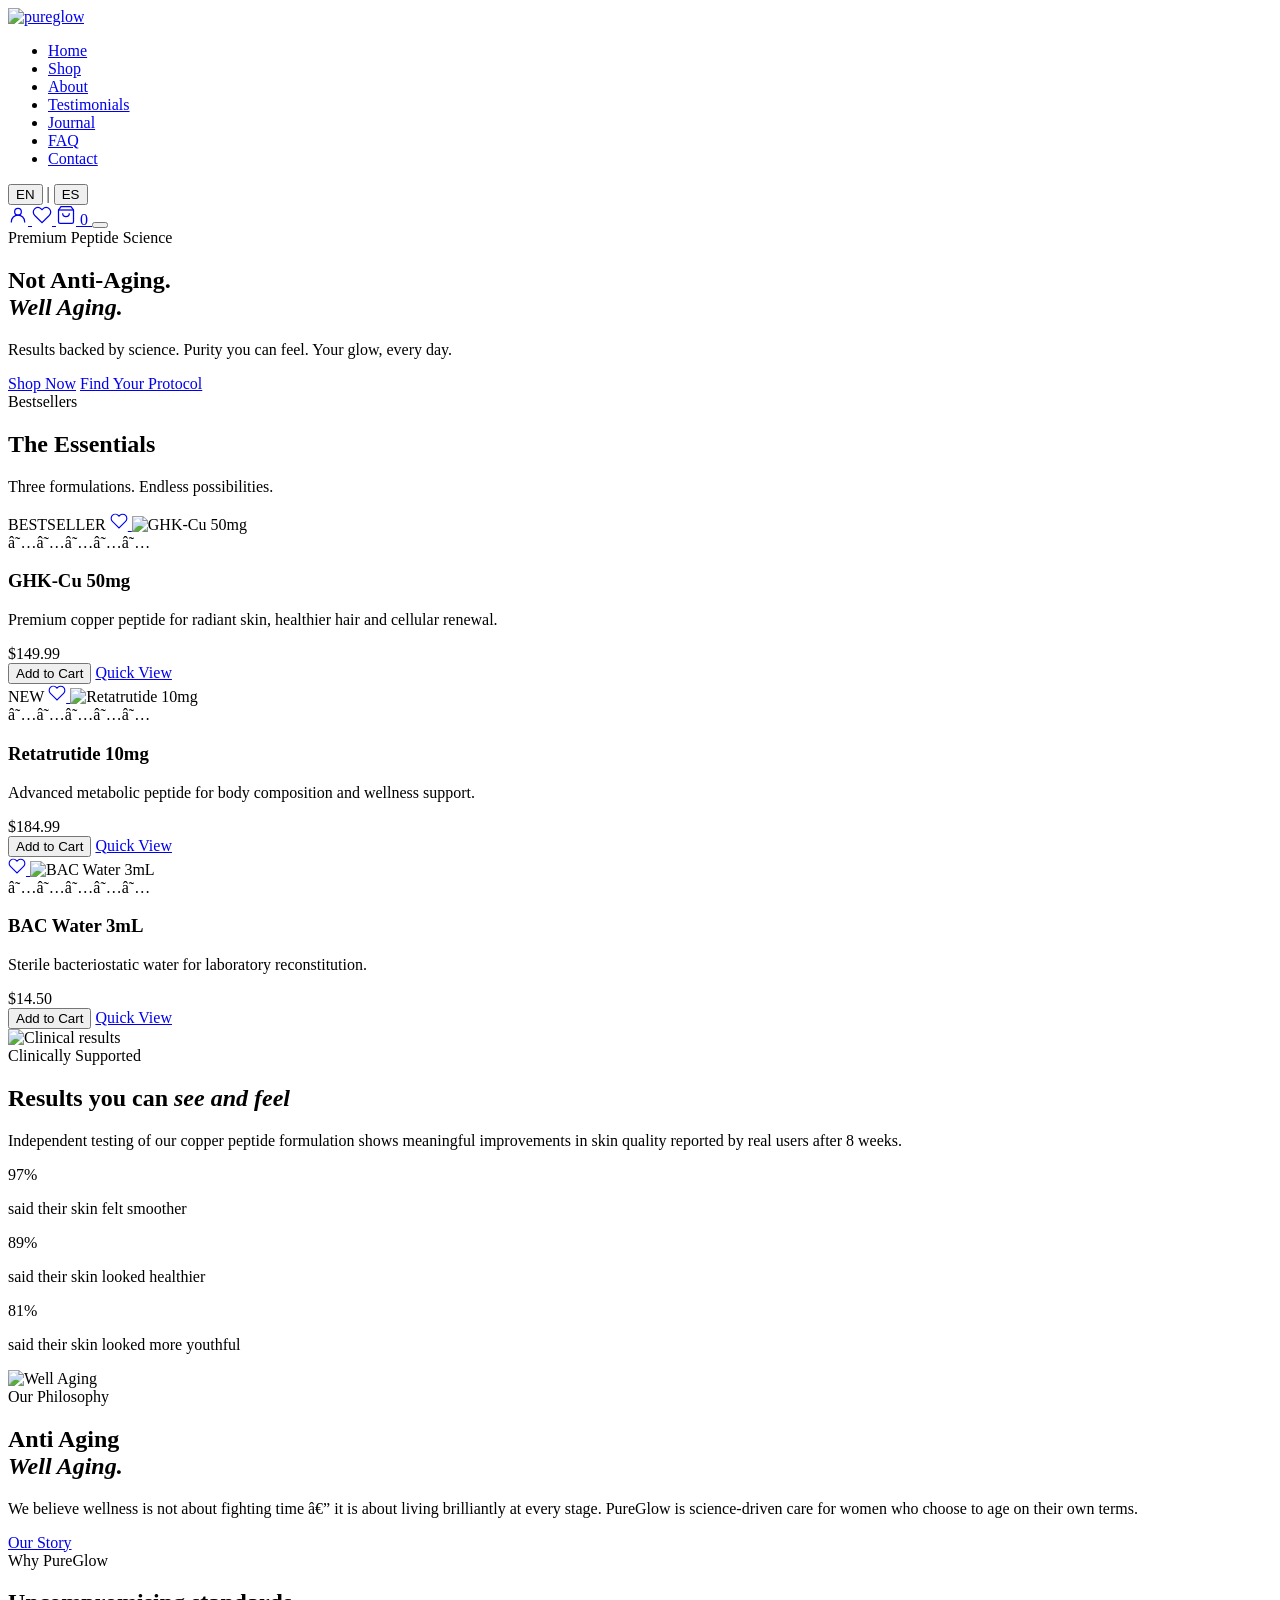
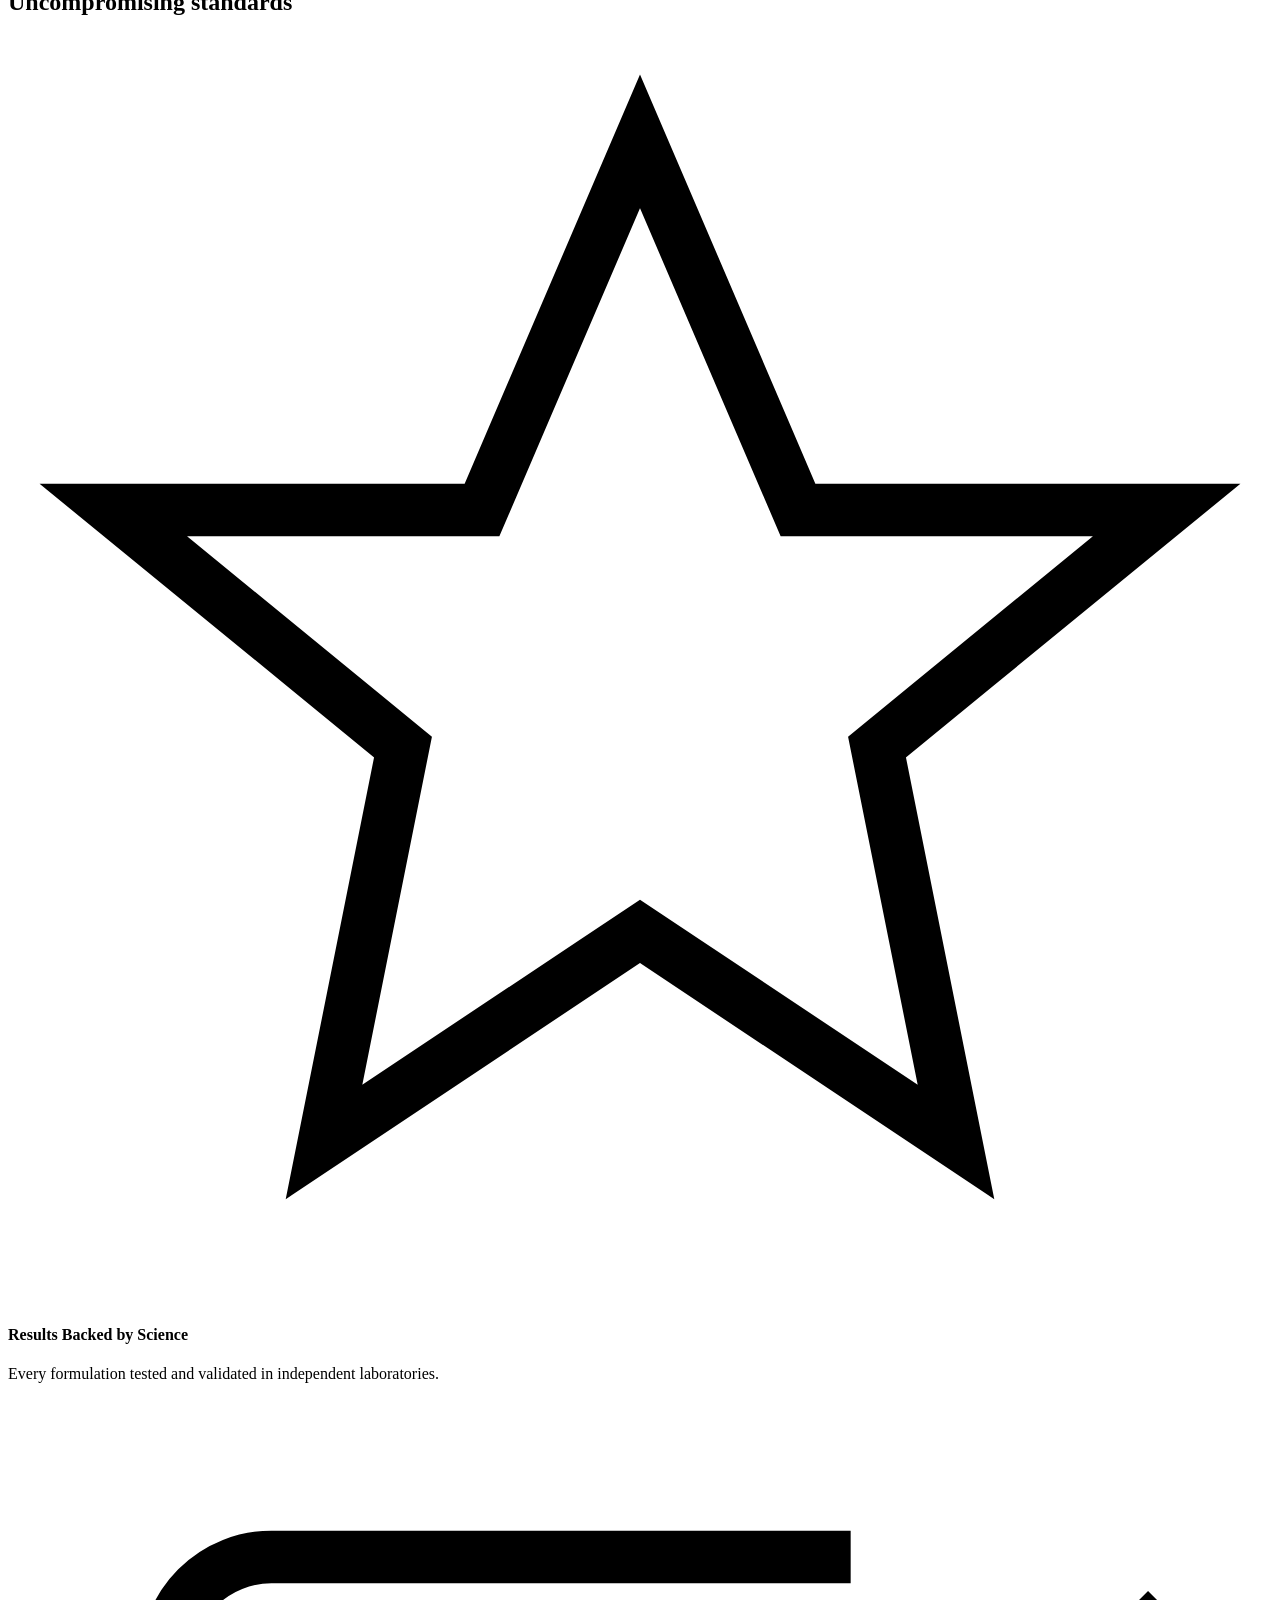
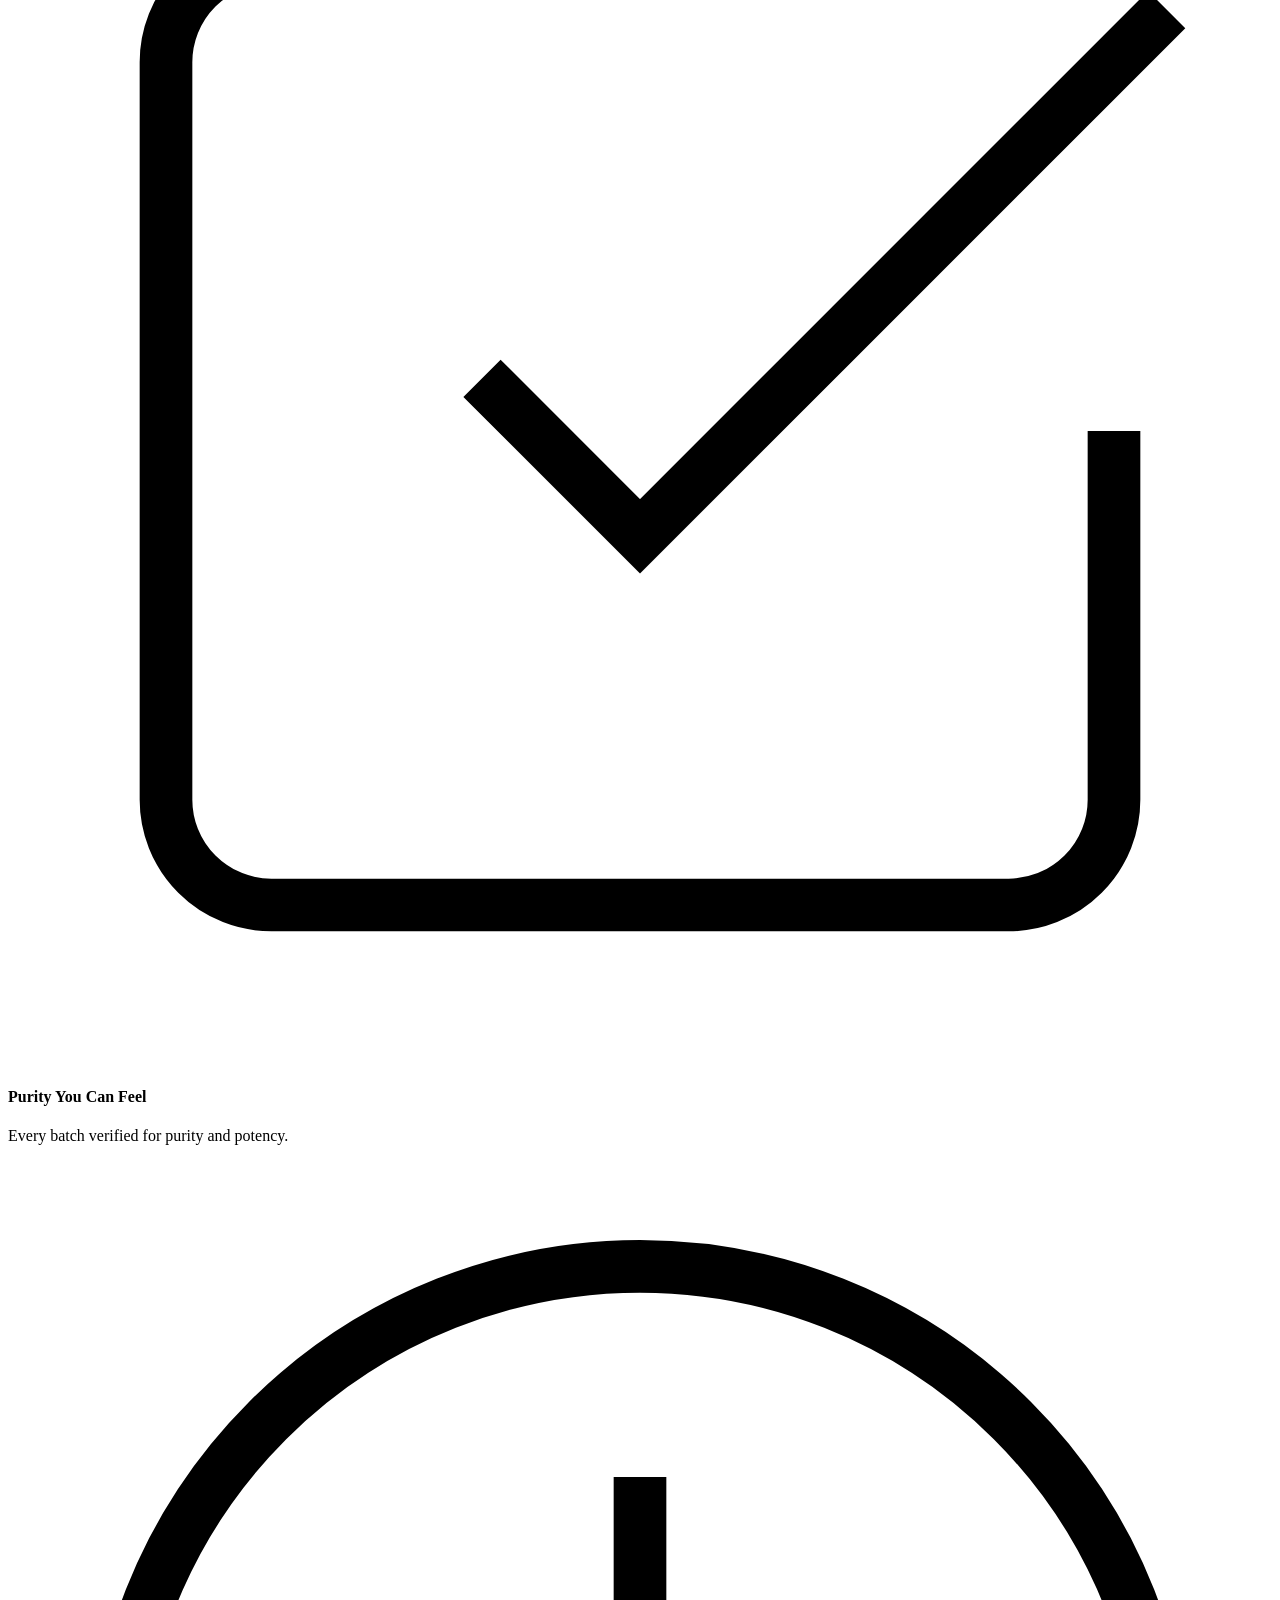
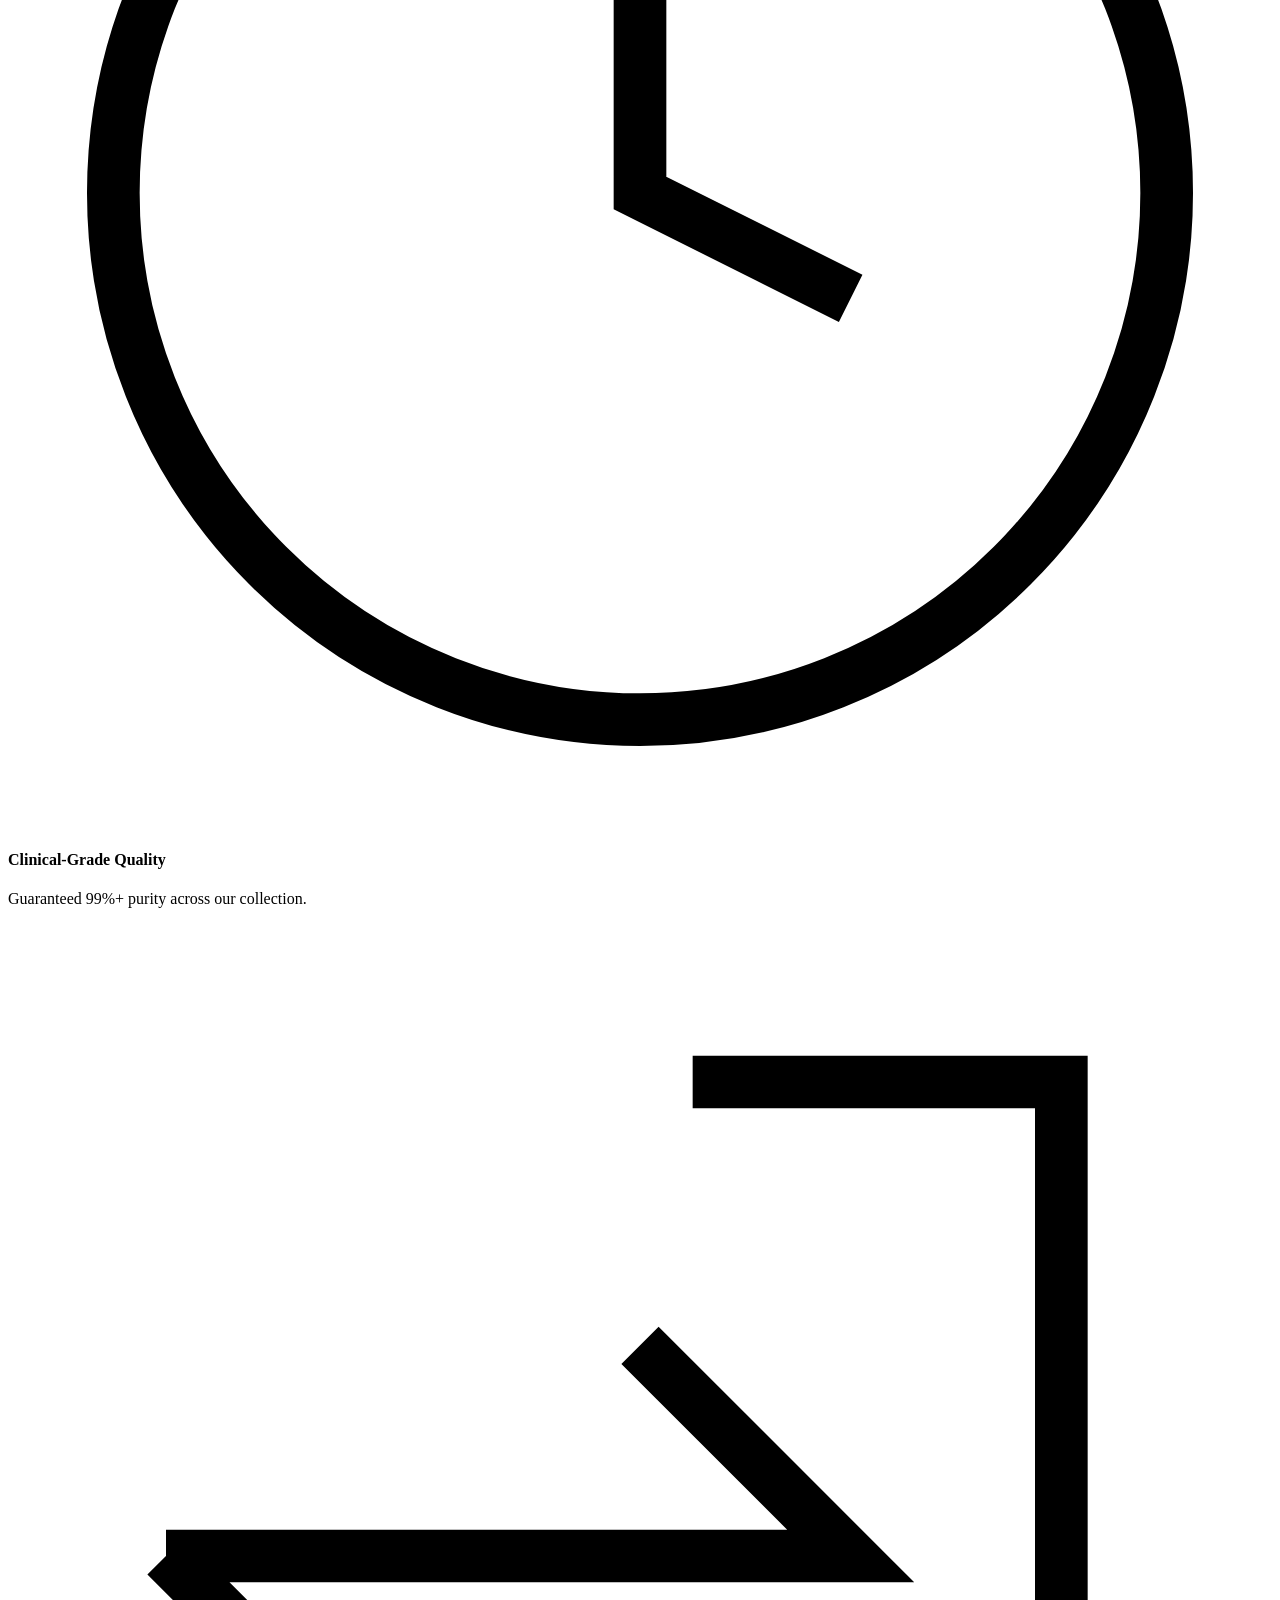
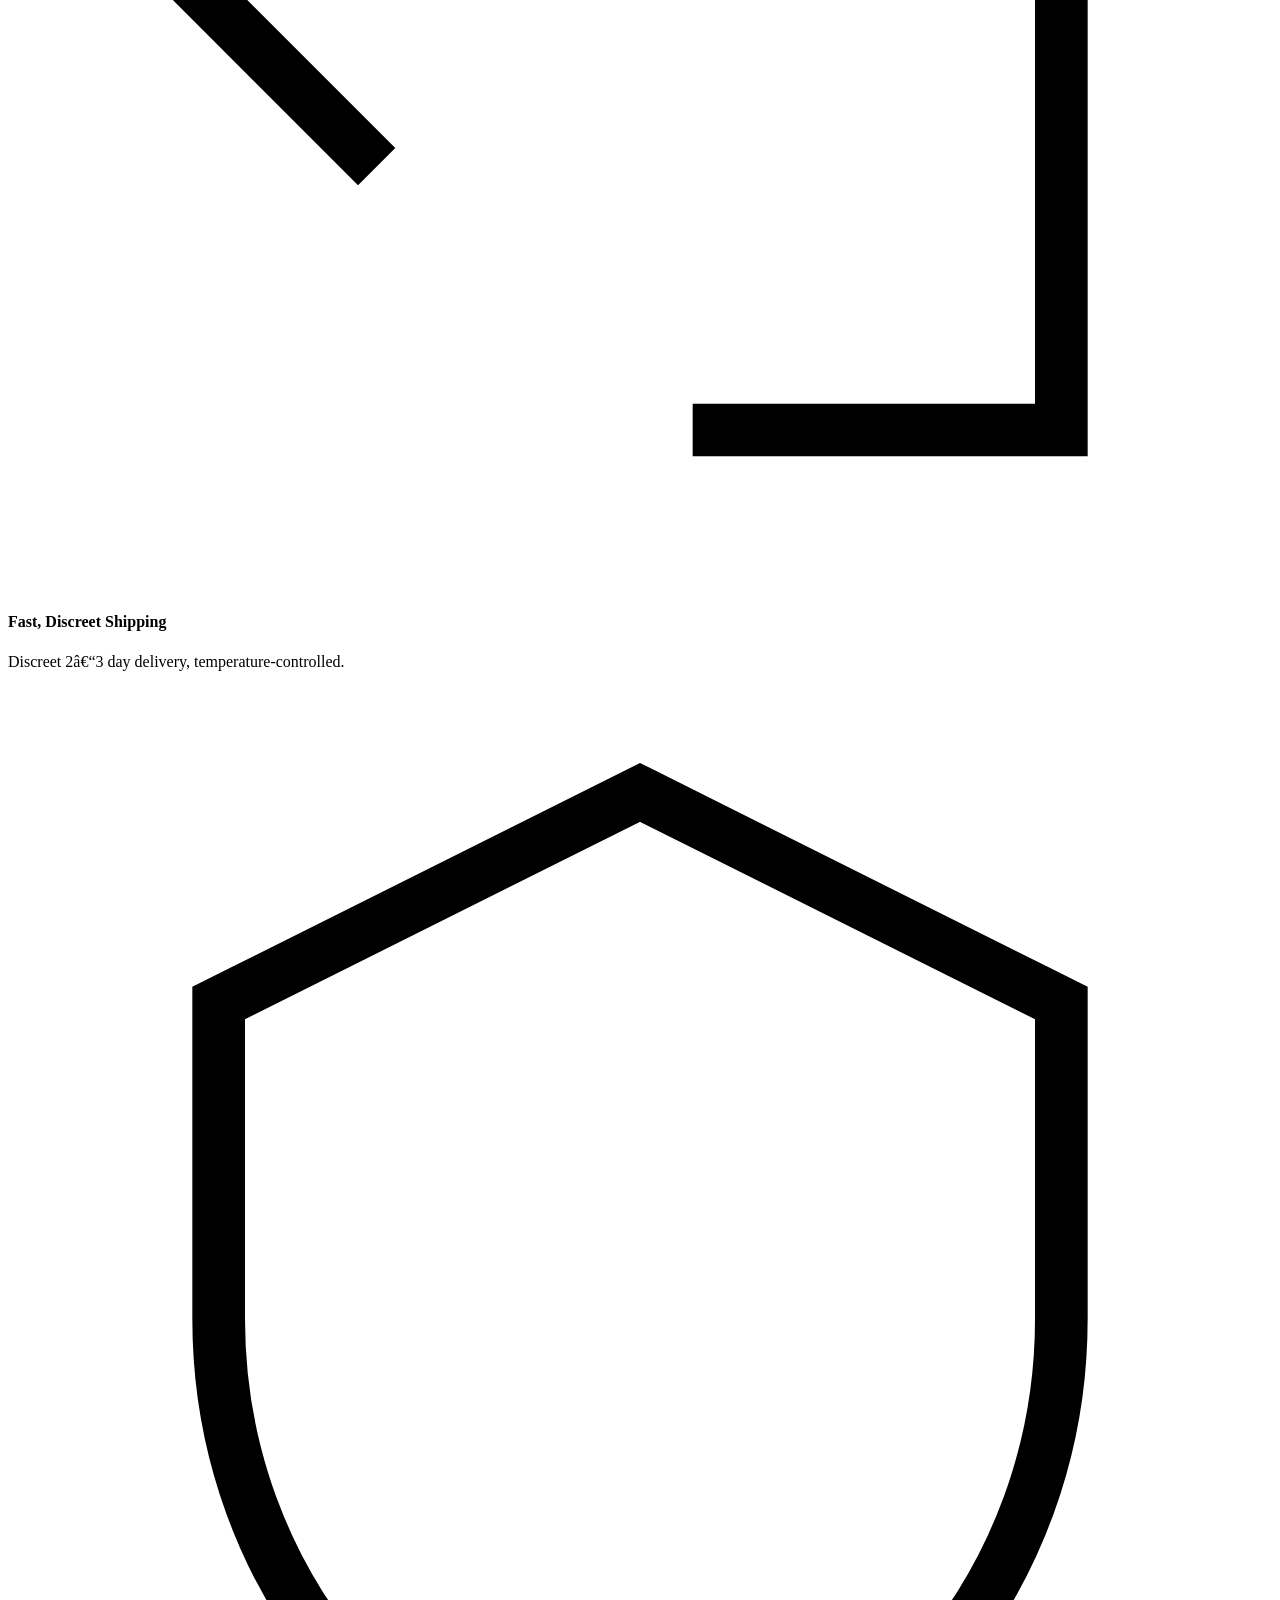
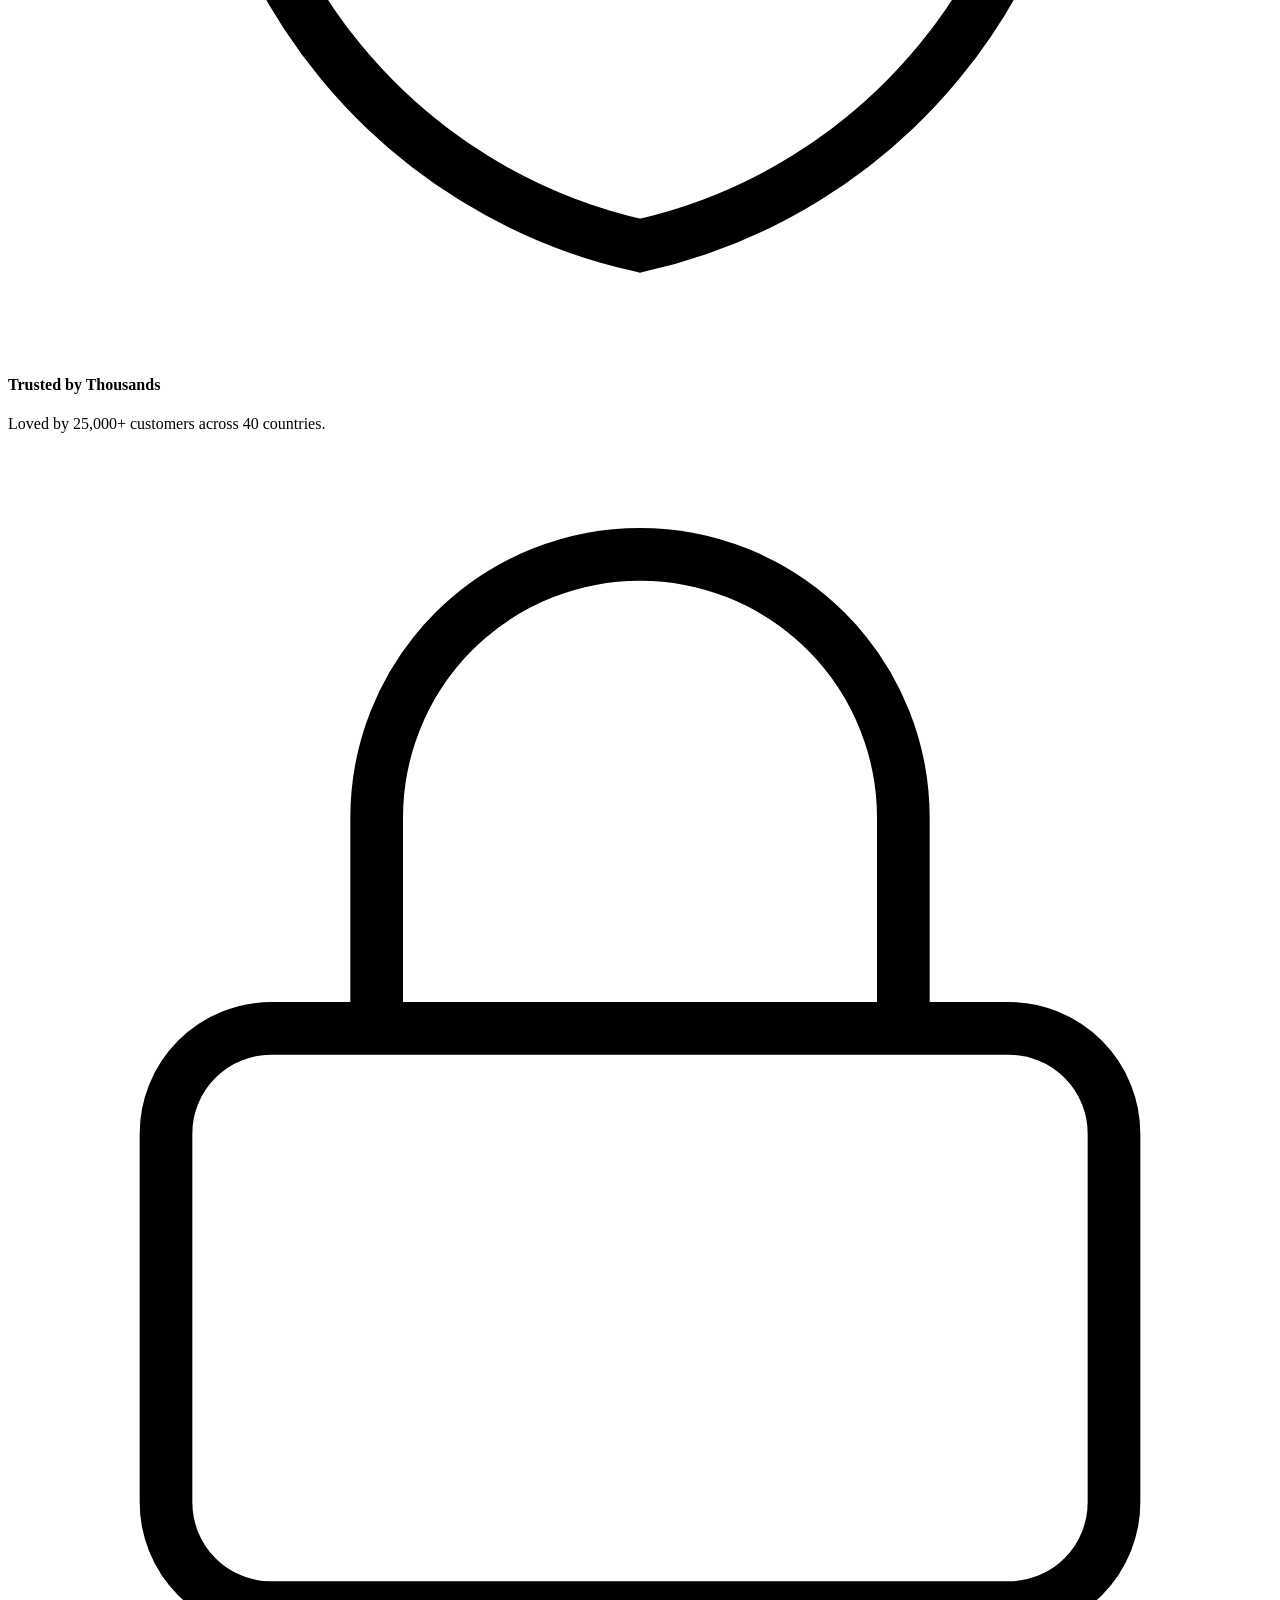
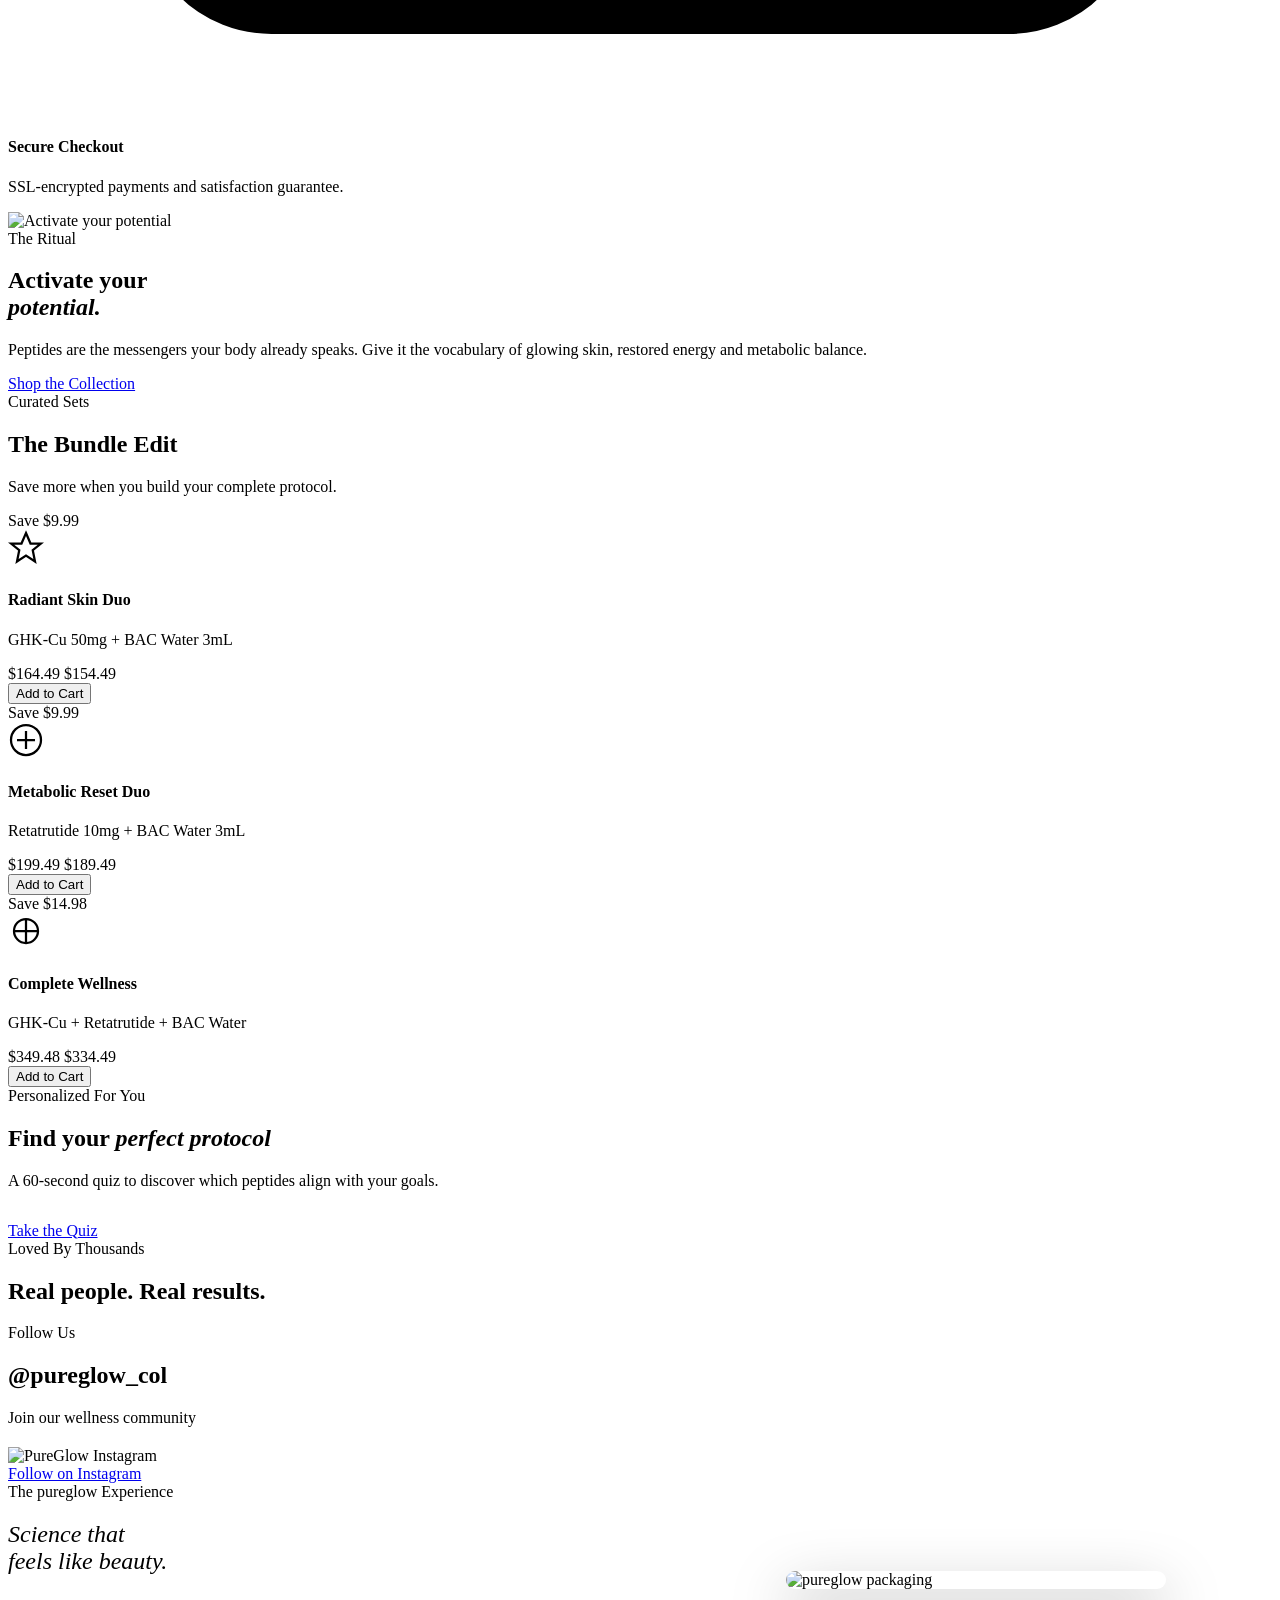
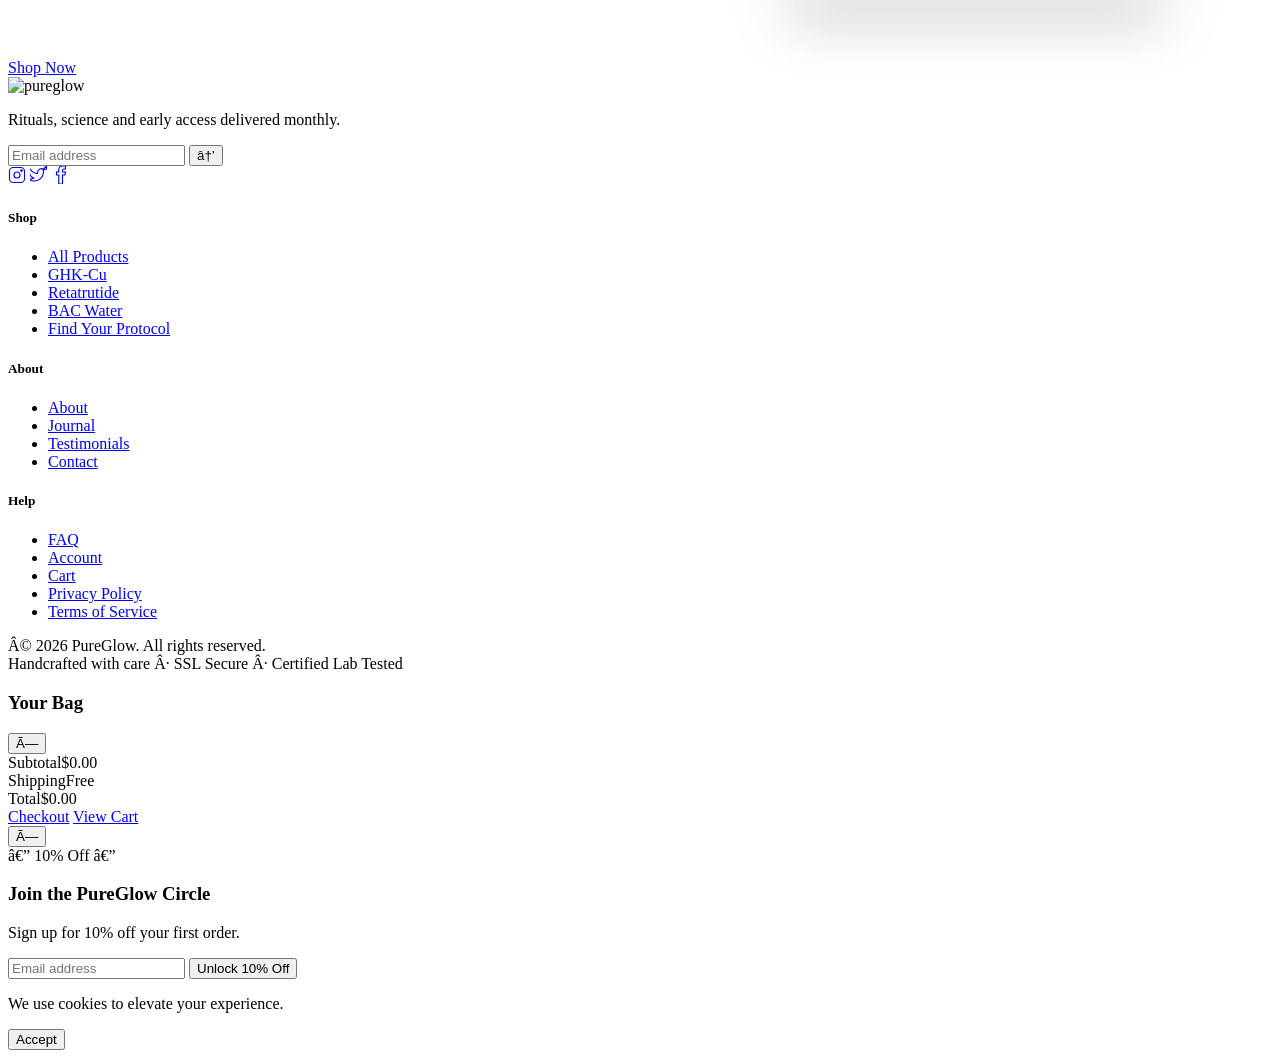
==== index.html @ 7d69e7ad "Add files via upload" ====
﻿<!DOCTYPE html>
<html lang="en">
<head>
<meta charset="UTF-8">
<meta name="viewport" content="width=device-width, initial-scale=1.0">
<title>PureGlow â€” Premium Peptide Science for Well Aging</title>
<meta name="description" content="Premium peptides for skin, longevity and metabolic wellness. Not anti-aging â€” well aging. Clinical-grade, third-party tested.">
<link rel="stylesheet" href="css/style.css">
</head>
<body>

<!-- NAVIGATION -->
<nav class="nav">
  <div class="nav-inner">
    <a href="index.html" class="nav-logo"><img src="assets/images/logo-blue.png" alt="pureglow" style="height:36px"></a>
    <ul class="nav-menu">
      <li><a href="index.html" data-translate="nav.home">Home</a></li>
      <li><a href="shop.html" data-translate="nav.shop">Shop</a></li>
      <li><a href="about.html" data-translate="nav.about">About</a></li>
      <li><a href="testimonials.html" data-translate="nav.testimonials">Testimonials</a></li>
      <li><a href="blog.html" data-translate="nav.blog">Journal</a></li>
      <li><a href="faq.html" data-translate="nav.faq">FAQ</a></li>
      <li><a href="contact.html" data-translate="nav.contact">Contact</a></li>
    </ul>
    <div class="nav-actions">
      <div class="lang-switcher">
        <button data-lang="en">EN</button>
        <span class="sep">|</span>
        <button data-lang="es">ES</button>
      </div>
      <a href="account.html" class="nav-icon" title="Account">
        <svg viewBox="0 0 24 24" width="20" height="20" fill="none" stroke="currentColor" stroke-width="1.5"><circle cx="12" cy="8" r="4"/><path d="M4 21v-1a8 8 0 0116 0v1"/></svg>
      </a>
      <a href="#" class="nav-icon" title="Wishlist">
        <svg viewBox="0 0 24 24" width="20" height="20" fill="none" stroke="currentColor" stroke-width="1.5"><path d="M20.84 4.61a5.5 5.5 0 00-7.78 0L12 5.67l-1.06-1.06a5.5 5.5 0 00-7.78 7.78l1.06 1.06L12 21.23l7.78-7.78 1.06-1.06a5.5 5.5 0 000-7.78z"/></svg>
        <span class="cart-badge wishlist-badge" style="display:none">0</span>
      </a>
      <a href="#" class="nav-icon" data-open-cart title="Cart">
        <svg viewBox="0 0 24 24" width="20" height="20" fill="none" stroke="currentColor" stroke-width="1.5"><path d="M6 2L3 6v14a2 2 0 002 2h14a2 2 0 002-2V6l-3-4z"/><line x1="3" y1="6" x2="21" y2="6"/><path d="M16 10a4 4 0 01-8 0"/></svg>
        <span class="cart-badge">0</span>
      </a>
      <button class="hamburger"><span></span><span></span><span></span></button>
    </div>
  </div>
</nav>

<!-- HERO -->
<section class="hero">
  <div class="hero-overlay"></div>
  <div class="hero-content">
    <div class="eyebrow" data-translate="hero.eyebrow">Premium Peptide Science</div>
    <h1 data-translate="hero.title">Not Anti-Aging.<br><em>Well Aging.</em></h1>
    <p class="hero-sub" data-translate="hero.sub">Results backed by science. Purity you can feel. Your glow, every day.</p>
    <div class="hero-ctas">
      <a href="shop.html" class="btn btn-primary btn-lg" data-translate="hero.cta1">Shop Now</a>
      <a href="quiz.html" class="btn btn-outline-white btn-lg" data-translate="hero.cta2">Find Your Protocol</a>
    </div>
  </div>
</section>

<!-- FEATURED PRODUCTS -->
<section class="section">
  <div class="container">
    <div class="section-header fade-in">
      <div class="eyebrow" data-translate="featured.eyebrow">Bestsellers</div>
      <h2 data-translate="featured.title">The Essentials</h2>
      <div class="divider"></div>
      <p data-translate="featured.sub">Three formulations. Endless possibilities.</p>
    </div>
    <div class="product-grid">
      <!-- GHK-Cu -->
      <div class="product-card fade-in">
        <div class="product-image">
          <span class="product-badge">BESTSELLER</span>
          <a href="#" class="product-wishlist" data-wishlist="ghkcu">
            <svg viewBox="0 0 24 24" width="18" height="18" fill="none" stroke="currentColor" stroke-width="1.5"><path d="M20.84 4.61a5.5 5.5 0 00-7.78 0L12 5.67l-1.06-1.06a5.5 5.5 0 00-7.78 7.78l1.06 1.06L12 21.23l7.78-7.78 1.06-1.06a5.5 5.5 0 000-7.78z"/></svg>
          </a>
          <img src="assets/images/ghkcu-studio.png" alt="GHK-Cu 50mg">
        </div>
        <div class="product-info">
          <div class="product-rating">â˜…â˜…â˜…â˜…â˜…</div>
          <h3 class="product-title" data-translate="p.ghkcu.name">GHK-Cu 50mg</h3>
          <p class="product-desc" data-translate="p.ghkcu.desc">Premium copper peptide for radiant skin, healthier hair and cellular renewal.</p>
          <div class="product-price">$149.99</div>
          <div class="product-actions">
            <button class="btn btn-primary" onclick="Cart.add('ghkcu')" data-translate="p.add">Add to Cart</button>
            <a href="product-ghkcu.html" class="product-quick-view" data-translate="p.quick">Quick View</a>
          </div>
        </div>
      </div>

      <!-- Retatrutide -->
      <div class="product-card fade-in">
        <div class="product-image">
          <span class="product-badge lime">NEW</span>
          <a href="#" class="product-wishlist" data-wishlist="reta">
            <svg viewBox="0 0 24 24" width="18" height="18" fill="none" stroke="currentColor" stroke-width="1.5"><path d="M20.84 4.61a5.5 5.5 0 00-7.78 0L12 5.67l-1.06-1.06a5.5 5.5 0 00-7.78 7.78l1.06 1.06L12 21.23l7.78-7.78 1.06-1.06a5.5 5.5 0 000-7.78z"/></svg>
          </a>
          <img src="assets/images/retatrutide-studio.png" alt="Retatrutide 10mg">
        </div>
        <div class="product-info">
          <div class="product-rating">â˜…â˜…â˜…â˜…â˜…</div>
          <h3 class="product-title" data-translate="p.reta.name">Retatrutide 10mg</h3>
          <p class="product-desc" data-translate="p.reta.desc">Advanced metabolic peptide for body composition and wellness support.</p>
          <div class="product-price">$184.99</div>
          <div class="product-actions">
            <button class="btn btn-primary" onclick="Cart.add('reta')" data-translate="p.add">Add to Cart</button>
            <a href="product-retatrutide.html" class="product-quick-view" data-translate="p.quick">Quick View</a>
          </div>
        </div>
      </div>

      <!-- BAC Water -->
      <div class="product-card fade-in">
        <div class="product-image">
          <a href="#" class="product-wishlist" data-wishlist="bac">
            <svg viewBox="0 0 24 24" width="18" height="18" fill="none" stroke="currentColor" stroke-width="1.5"><path d="M20.84 4.61a5.5 5.5 0 00-7.78 0L12 5.67l-1.06-1.06a5.5 5.5 0 00-7.78 7.78l1.06 1.06L12 21.23l7.78-7.78 1.06-1.06a5.5 5.5 0 000-7.78z"/></svg>
          </a>
          <img src="assets/images/bacwater-product.jpg" alt="BAC Water 3mL">
        </div>
        <div class="product-info">
          <div class="product-rating">â˜…â˜…â˜…â˜…â˜…</div>
          <h3 class="product-title" data-translate="p.bac.name">BAC Water 3mL</h3>
          <p class="product-desc" data-translate="p.bac.desc">Sterile bacteriostatic water for laboratory reconstitution.</p>
          <div class="product-price">$14.50</div>
          <div class="product-actions">
            <button class="btn btn-primary" onclick="Cart.add('bac')" data-translate="p.add">Add to Cart</button>
            <a href="product-bacwater.html" class="product-quick-view" data-translate="p.quick">Quick View</a>
          </div>
        </div>
      </div>
    </div>
  </div>
</section>

<!-- STATS SECTION (dark navy) -->
<section class="section section-navy">
  <div class="container">
    <div class="stats-layout">
      <div class="stats-image fade-in">
        <img src="assets/images/stats-skin.jpg" alt="Clinical results">
      </div>
      <div class="stats-content fade-in">
        <div class="eyebrow">Clinically Supported</div>
        <h2>Results you can <em>see and feel</em></h2>
        <p>Independent testing of our copper peptide formulation shows meaningful improvements in skin quality reported by real users after 8 weeks.</p>
        <div class="stats-grid">
          <div class="stat"><span class="stat-num">97%</span><p>said their skin felt smoother</p></div>
          <div class="stat"><span class="stat-num">89%</span><p>said their skin looked healthier</p></div>
          <div class="stat"><span class="stat-num">81%</span><p>said their skin looked more youthful</p></div>
        </div>
      </div>
    </div>
  </div>
</section>

<!-- LIFESTYLE: WELL AGING -->
<section class="section">
  <div class="container">
    <div class="lifestyle-grid">
      <img src="assets/images/lifestyle-wellageing.jpg" class="lifestyle-img fade-in" alt="Well Aging">
      <div class="lifestyle-text fade-in">
        <div class="eyebrow">Our Philosophy</div>
        <h2><span class="strike">Anti Aging</span><br><em>Well Aging.</em></h2>
        <p>We believe wellness is not about fighting time â€” it is about living brilliantly at every stage. PureGlow is science-driven care for women who choose to age on their own terms.</p>
        <a href="about.html" class="btn btn-primary">Our Story</a>
      </div>
    </div>
  </div>
</section>

<!-- WHY CHOOSE US -->
<section class="section section-gray">
  <div class="container">
    <div class="section-header fade-in">
      <div class="eyebrow" data-translate="why.eyebrow">Why PureGlow</div>
      <h2 data-translate="why.title">Uncompromising standards</h2>
      <div class="divider"></div>
    </div>
    <div class="why-grid">
      <div class="why-card fade-in">
        <div class="why-icon"><svg viewBox="0 0 24 24" fill="none" stroke="currentColor"><path d="M12 2l3 7h7l-5.5 4.5L18 21l-6-4-6 4 1.5-7.5L2 9h7z"/></svg></div>
        <h4 data-translate="why.q">Results Backed by Science</h4>
        <p data-translate="why.q.d">Every formulation tested and validated in independent laboratories.</p>
      </div>
      <div class="why-card fade-in">
        <div class="why-icon"><svg viewBox="0 0 24 24" fill="none" stroke="currentColor"><path d="M9 11l3 3L22 4"/><path d="M21 12v7a2 2 0 01-2 2H5a2 2 0 01-2-2V5a2 2 0 012-2h11"/></svg></div>
        <h4 data-translate="why.l">Purity You Can Feel</h4>
        <p data-translate="why.l.d">Every batch verified for purity and potency.</p>
      </div>
      <div class="why-card fade-in">
        <div class="why-icon"><svg viewBox="0 0 24 24" fill="none" stroke="currentColor"><circle cx="12" cy="12" r="10"/><path d="M12 6v6l4 2"/></svg></div>
        <h4 data-translate="why.p">Clinical-Grade Quality</h4>
        <p data-translate="why.p.d">Guaranteed 99%+ purity across our collection.</p>
      </div>
      <div class="why-card fade-in">
        <div class="why-icon"><svg viewBox="0 0 24 24" fill="none" stroke="currentColor"><path d="M3 12h13l-4-4M3 12l4 4M13 3h7v18h-7"/></svg></div>
        <h4 data-translate="why.s">Fast, Discreet Shipping</h4>
        <p data-translate="why.s.d">Discreet 2â€“3 day delivery, temperature-controlled.</p>
      </div>
      <div class="why-card fade-in">
        <div class="why-icon"><svg viewBox="0 0 24 24" fill="none" stroke="currentColor"><path d="M12 2l8 4v6c0 5-3.5 9-8 10-4.5-1-8-5-8-10V6z"/></svg></div>
        <h4 data-translate="why.t">Trusted by Thousands</h4>
        <p data-translate="why.t.d">Loved by 25,000+ customers across 40 countries.</p>
      </div>
      <div class="why-card fade-in">
        <div class="why-icon"><svg viewBox="0 0 24 24" fill="none" stroke="currentColor"><rect x="3" y="11" width="18" height="11" rx="2"/><path d="M7 11V7a5 5 0 0110 0v4"/></svg></div>
        <h4 data-translate="why.c">Secure Checkout</h4>
        <p data-translate="why.c.d">SSL-encrypted payments and satisfaction guarantee.</p>
      </div>
    </div>
  </div>
</section>

<!-- LIFESTYLE: ACTIVATE -->
<section class="section">
  <div class="container">
    <div class="lifestyle-grid reverse">
      <img src="assets/images/lifestyle-activate.jpg" class="lifestyle-img fade-in" alt="Activate your potential">
      <div class="lifestyle-text fade-in">
        <div class="eyebrow">The Ritual</div>
        <h2>Activate your<br><em>potential.</em></h2>
        <p>Peptides are the messengers your body already speaks. Give it the vocabulary of glowing skin, restored energy and metabolic balance.</p>
        <a href="shop.html" class="btn btn-primary">Shop the Collection</a>
      </div>
    </div>
  </div>
</section>

<!-- BUNDLES -->
<section class="section section-gray">
  <div class="container">
    <div class="section-header fade-in">
      <div class="eyebrow" data-translate="bundles.eyebrow">Curated Sets</div>
      <h2 data-translate="bundles.title">The Bundle Edit</h2>
      <div class="divider"></div>
      <p data-translate="bundles.sub">Save more when you build your complete protocol.</p>
    </div>
    <div class="bundle-grid">
      <div class="bundle-card fade-in">
        <span class="bundle-save"><span data-translate="bundle.save">Save</span> $9.99</span>
        <div class="bundle-icon"><svg viewBox="0 0 24 24" width="36" height="36" fill="none" stroke="currentColor" stroke-width="1.5"><path d="M12 2l3 7h7l-5.5 4.5L18 21l-6-4-6 4 1.5-7.5L2 9h7z"/></svg></div>
        <h4 data-translate="bundle.b1">Radiant Skin Duo</h4>
        <p data-translate="bundle.b1.d">GHK-Cu 50mg + BAC Water 3mL</p>
        <div class="bundle-price"><span class="old">$164.49</span> $154.49</div>
        <button class="btn btn-primary" onclick="Cart.add('bundle1')" data-translate="p.add">Add to Cart</button>
      </div>
      <div class="bundle-card fade-in">
        <span class="bundle-save"><span data-translate="bundle.save">Save</span> $9.99</span>
        <div class="bundle-icon"><svg viewBox="0 0 24 24" width="36" height="36" fill="none" stroke="currentColor" stroke-width="1.5"><circle cx="12" cy="12" r="10"/><path d="M12 6v12M6 12h12"/></svg></div>
        <h4 data-translate="bundle.b2">Metabolic Reset Duo</h4>
        <p data-translate="bundle.b2.d">Retatrutide 10mg + BAC Water 3mL</p>
        <div class="bundle-price"><span class="old">$199.49</span> $189.49</div>
        <button class="btn btn-primary" onclick="Cart.add('bundle2')" data-translate="p.add">Add to Cart</button>
      </div>
      <div class="bundle-card fade-in">
        <span class="bundle-save"><span data-translate="bundle.save">Save</span> $14.98</span>
        <div class="bundle-icon"><svg viewBox="0 0 24 24" width="36" height="36" fill="none" stroke="currentColor" stroke-width="1.5"><path d="M20 12a8 8 0 11-16 0 8 8 0 0116 0z"/><path d="M12 4v16M4 12h16"/></svg></div>
        <h4 data-translate="bundle.b3">Complete Wellness</h4>
        <p data-translate="bundle.b3.d">GHK-Cu + Retatrutide + BAC Water</p>
        <div class="bundle-price"><span class="old">$349.48</span> $334.49</div>
        <button class="btn btn-primary" onclick="Cart.add('bundle3')" data-translate="p.add">Add to Cart</button>
      </div>
    </div>
  </div>
</section>

<!-- QUIZ TEASER -->
<section class="quiz-teaser fade-in">
  <div class="container-narrow">
    <div class="eyebrow" data-translate="quiz.eyebrow">Personalized For You</div>
    <h2 data-translate="quiz.title">Find your <em>perfect protocol</em></h2>
    <div class="divider"></div>
    <p data-translate="quiz.sub">A 60-second quiz to discover which peptides align with your goals.</p>
    <div style="margin-top:32px"><a href="quiz.html" class="btn btn-accent btn-lg" data-translate="quiz.cta">Take the Quiz</a></div>
  </div>
</section>

<!-- TESTIMONIALS -->
<section class="section">
  <div class="container">
    <div class="section-header fade-in">
      <div class="eyebrow" data-translate="testi.eyebrow">Loved By Thousands</div>
      <h2 data-translate="testi.title">Real people. Real results.</h2>
      <div class="divider"></div>
    </div>
  </div>
  <div id="testimonials-scroll" class="testimonials-scroll fade-in"></div>
</section>

<!-- INSTAGRAM -->
<section class="section section-gray">
  <div class="container text-center">
    <div class="section-header fade-in" style="margin-bottom:20px">
      <div class="eyebrow">Follow Us</div>
      <h2>@pureglow_col</h2>
      <p>Join our wellness community</p>
    </div>
    <div class="instagram-preview fade-in">
      <img src="assets/images/instagram-feed.jpg" alt="PureGlow Instagram">
    </div>
    <a href="https://instagram.com/pureglow_col" class="btn btn-outline" style="margin-top:32px" target="_blank" rel="noopener">Follow on Instagram</a>
  </div>
</section>

<!-- BRAND LIFESTYLE -->
<section class="section section-navy">
  <div class="container">
    <div class="brand-lifestyle-layout" style="display:grid;grid-template-columns:1fr 1fr;gap:80px;align-items:center">
      <div>
        <div class="eyebrow" style="color:var(--color-lime)">The pureglow Experience</div>
        <h2 style="color:var(--color-white);font-family:'Lora',serif;font-style:italic;font-weight:400">Science that<br>feels like <em style="color:var(--color-orchid)">beauty.</em></h2>
        <p style="color:rgba(255,255,255,0.75);margin:24px 0">Every pureglow order arrives in signature packaging designed to make the moment feel as premium as the science inside.</p>
        <a href="shop.html" class="btn btn-primary">Shop Now</a>
      </div>
      <div style="display:flex;justify-content:center">
        <img src="assets/images/bag.jpg" alt="pureglow packaging" style="max-width:380px;width:100%;border-radius:16px;box-shadow:0 24px 60px rgba(0,0,0,0.4)">
      </div>
    </div>
  </div>
</section>

<!-- FOOTER -->
<footer class="footer">
  <div class="container">
    <div class="footer-grid">
      <div>
        <div class="footer-logo"><img src="assets/images/logo-blue.png" alt="pureglow" style="height:36px"></div>
        <p data-translate="f.newsletter.sub">Rituals, science and early access delivered monthly.</p>
        <form class="newsletter-form" onsubmit="return submitNewsletter(event)">
          <input type="email" placeholder="Email address" data-translate-placeholder="nl.placeholder" required>
          <button type="submit">â†’</button>
        </form>
        <div class="footer-social">
          <a href="https://instagram.com/pureglow_col" target="_blank" rel="noopener"><svg viewBox="0 0 24 24" width="18" height="18" fill="none" stroke="currentColor" stroke-width="1.5"><rect x="2" y="2" width="20" height="20" rx="5"/><circle cx="12" cy="12" r="4"/><circle cx="18" cy="6" r="1" fill="currentColor"/></svg></a>
          <a href="#"><svg viewBox="0 0 24 24" width="18" height="18" fill="none" stroke="currentColor" stroke-width="1.5"><path d="M22 4s-2 1-4 1c-1-1-3-2-5-1s-3 3-3 5v1c-4 0-8-3-10-6 0 0-4 8 5 12-2 1-4 2-7 2 9 5 20 0 20-11 0-1-1-2 0-3l4-4z"/></svg></a>
          <a href="#"><svg viewBox="0 0 24 24" width="18" height="18" fill="none" stroke="currentColor" stroke-width="1.5"><path d="M9 8h-3v4h3v12h5v-12h3l1-4h-4v-2c0-1 0-2 2-2h2v-4h-4c-3 0-5 1-5 5z"/></svg></a>
        </div>
      </div>
      <div>
        <h5 data-translate="f.shop">Shop</h5>
        <ul>
          <li><a href="shop.html">All Products</a></li>
          <li><a href="product-ghkcu.html">GHK-Cu</a></li>
          <li><a href="product-retatrutide.html">Retatrutide</a></li>
          <li><a href="product-bacwater.html">BAC Water</a></li>
          <li><a href="quiz.html" data-translate="nav.quiz">Find Your Protocol</a></li>
        </ul>
      </div>
      <div>
        <h5 data-translate="f.about">About</h5>
        <ul>
          <li><a href="about.html" data-translate="nav.about">About</a></li>
          <li><a href="blog.html" data-translate="nav.blog">Journal</a></li>
          <li><a href="testimonials.html" data-translate="nav.testimonials">Testimonials</a></li>
          <li><a href="contact.html" data-translate="nav.contact">Contact</a></li>
        </ul>
      </div>
      <div>
        <h5 data-translate="f.help">Help</h5>
        <ul>
          <li><a href="faq.html" data-translate="nav.faq">FAQ</a></li>
          <li><a href="account.html" data-translate="nav.account">Account</a></li>
          <li><a href="cart.html" data-translate="nav.cart">Cart</a></li>
          <li><a href="#" data-translate="f.privacy">Privacy Policy</a></li>
          <li><a href="#" data-translate="f.terms">Terms of Service</a></li>
        </ul>
      </div>
    </div>
    <div class="footer-bottom">
      <div data-translate="f.rights">Â© 2026 PureGlow. All rights reserved.</div>
      <div>Handcrafted with care Â· SSL Secure Â· Certified Lab Tested</div>
    </div>
  </div>
</footer>

<!-- CART SIDEBAR -->
<div class="cart-overlay"></div>
<aside class="cart-sidebar">
  <div class="cart-header">
    <h3 data-translate="cart.title">Your Bag</h3>
    <button class="cart-close">Ã—</button>
  </div>
  <div class="cart-items"></div>
  <div class="cart-footer">
    <div class="cart-subtotal"><span data-translate="cart.subtotal">Subtotal</span><span class="subtotal-val">$0.00</span></div>
    <div class="cart-subtotal"><span data-translate="cart.shipping">Shipping</span><span data-translate="cart.free">Free</span></div>
    <div class="cart-subtotal total"><span data-translate="cart.total">Total</span><span class="total-val">$0.00</span></div>
    <a href="checkout.html" class="btn btn-primary btn-block" style="margin-top:16px" data-translate="cart.checkout">Checkout</a>
    <a href="cart.html" class="btn btn-outline btn-block" style="margin-top:10px" data-translate="cart.continue">View Cart</a>
  </div>
</aside>

<!-- NEWSLETTER MODAL -->
<div class="modal" id="newsletter-modal">
  <div class="modal-content">
    <button class="modal-close" onclick="closeModal('newsletter-modal')">Ã—</button>
    <div class="eyebrow">â€” 10% Off â€”</div>
    <h3 data-translate="nl.title">Join the PureGlow Circle</h3>
    <p data-translate="nl.sub">Sign up for 10% off your first order.</p>
    <form class="modal-form" onsubmit="return submitNewsletter(event)">
      <input type="email" placeholder="Email address" data-translate-placeholder="nl.placeholder" required>
      <button type="submit" class="btn btn-primary btn-block" data-translate="nl.cta">Unlock 10% Off</button>
    </form>
  </div>
</div>

<!-- COOKIE CONSENT -->
<div class="cookie-consent" id="cookie-consent">
  <p data-translate="cookie.text">We use cookies to elevate your experience.</p>
  <button class="btn btn-accent btn-sm" onclick="acceptCookies()" data-translate="cookie.accept">Accept</button>
</div>

<script src="js/translations.js"></script>
<script src="js/cart.js"></script>
<script src="js/main.js"></script>
</body>
</html>
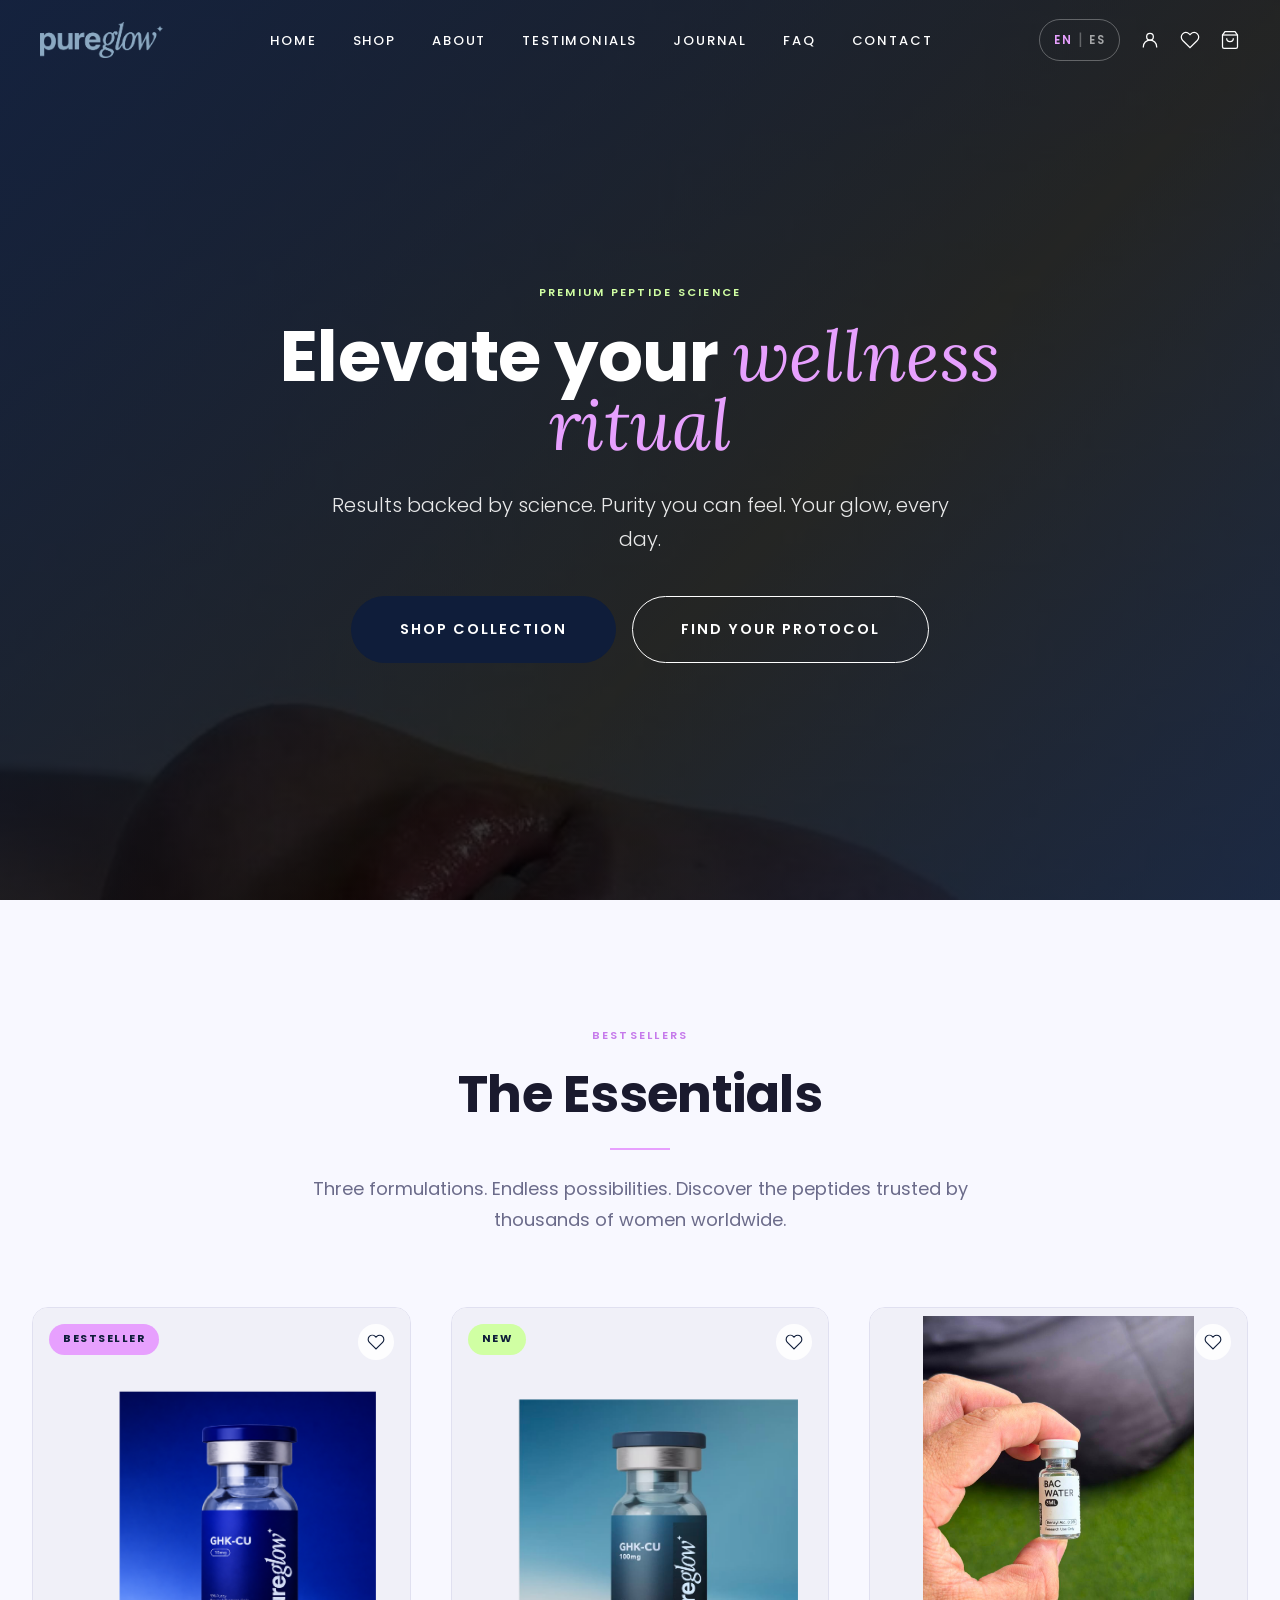
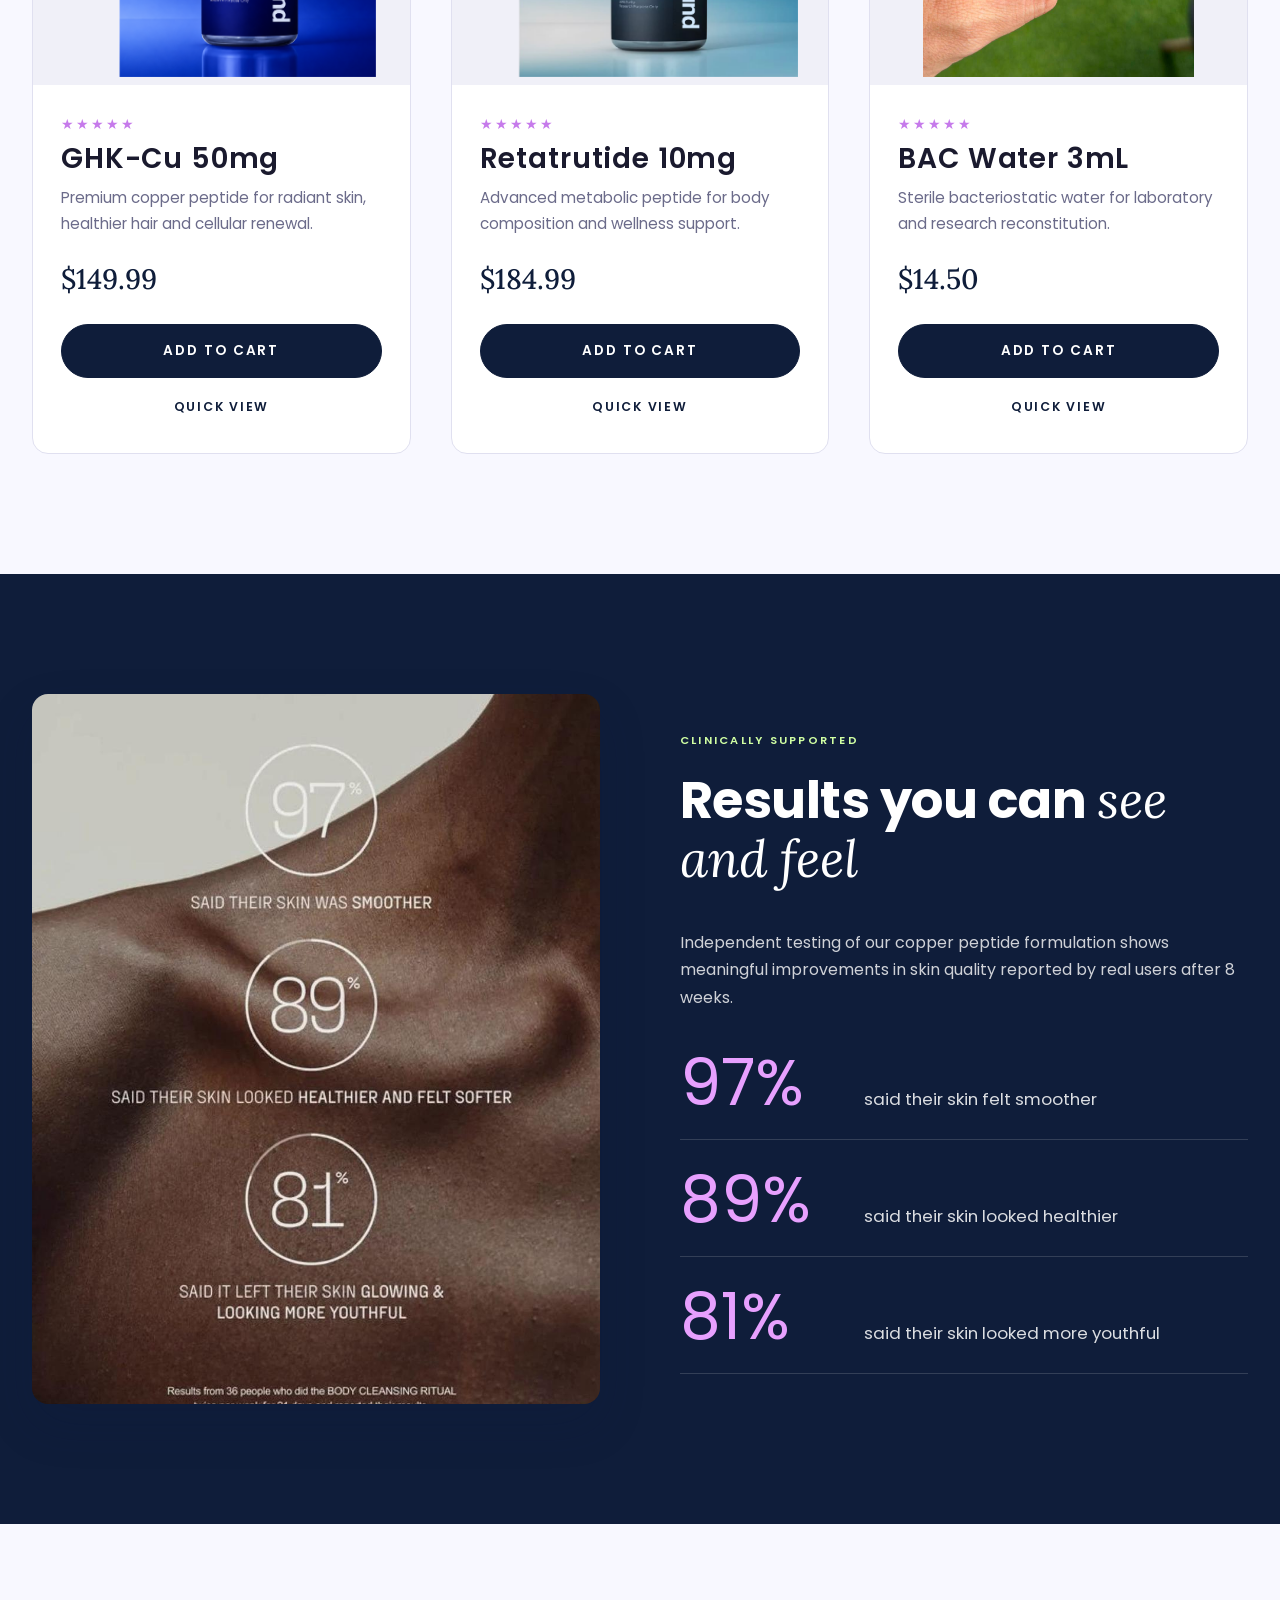
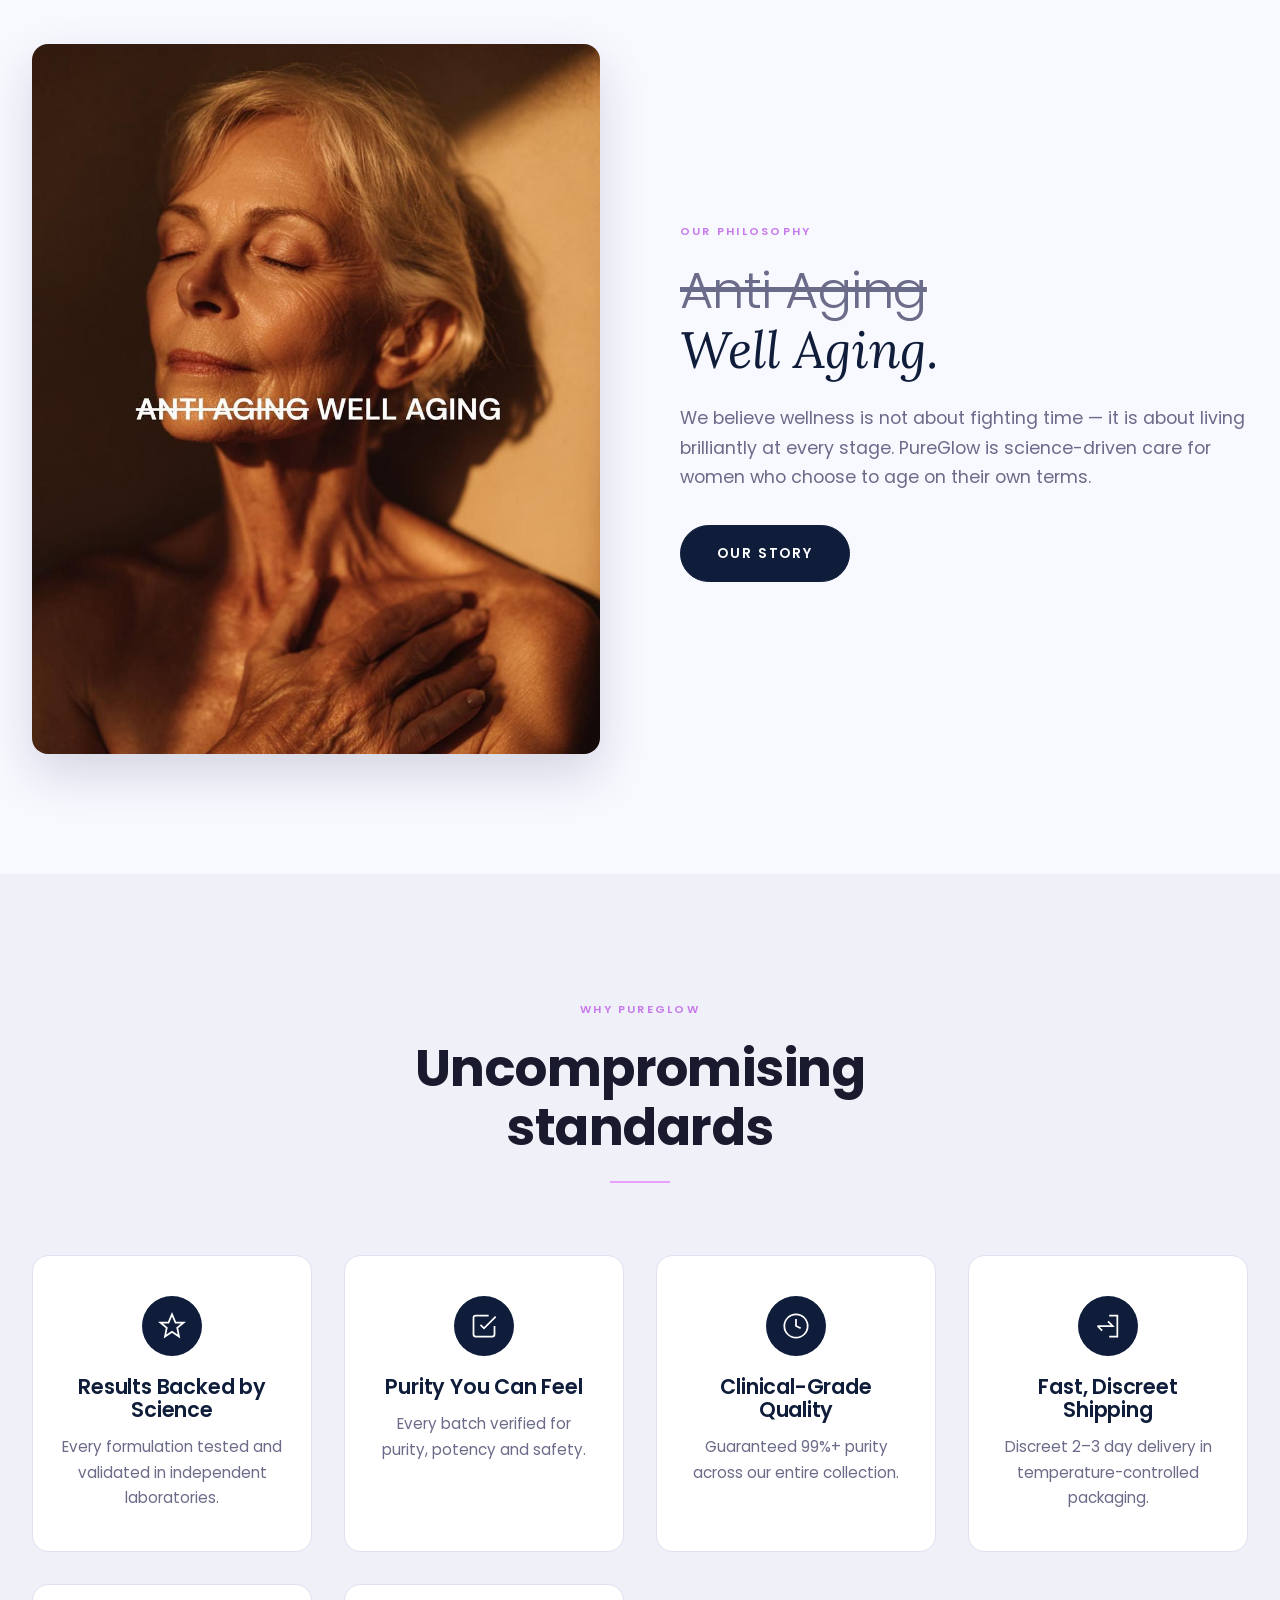
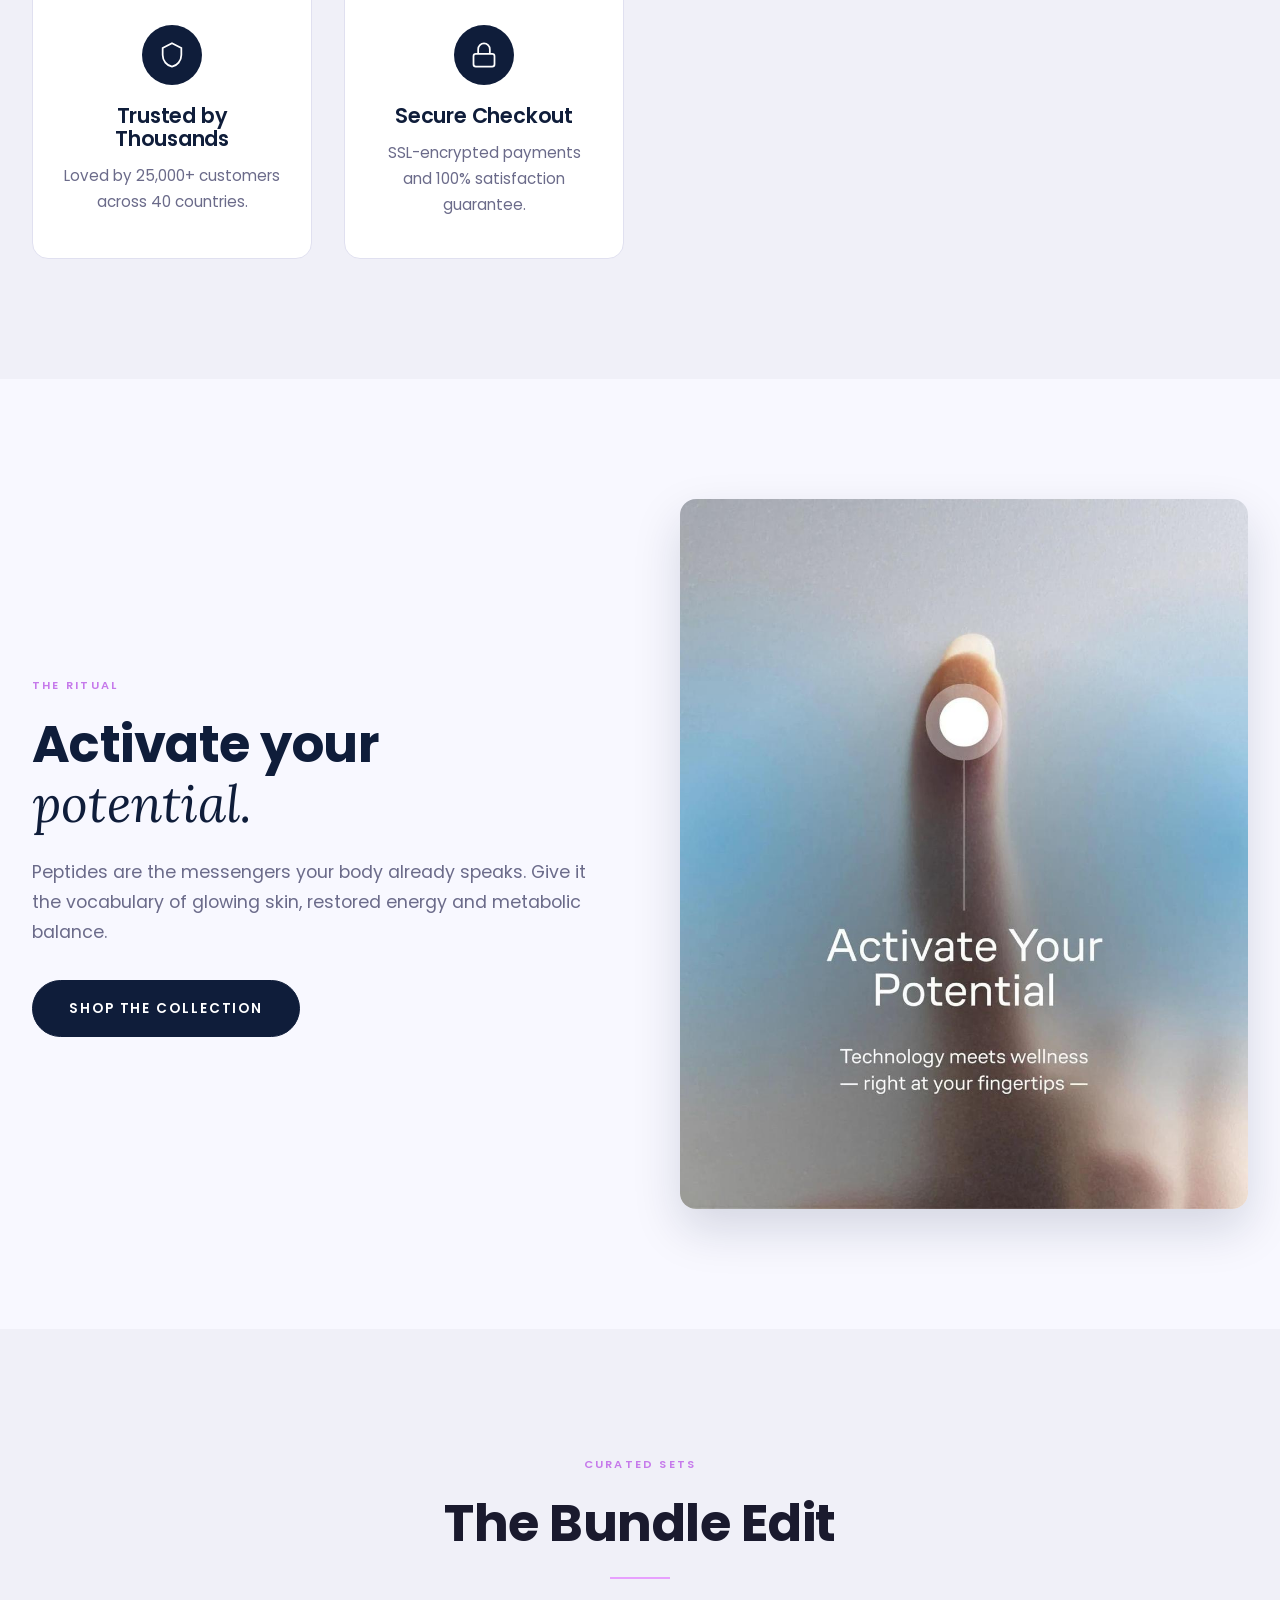
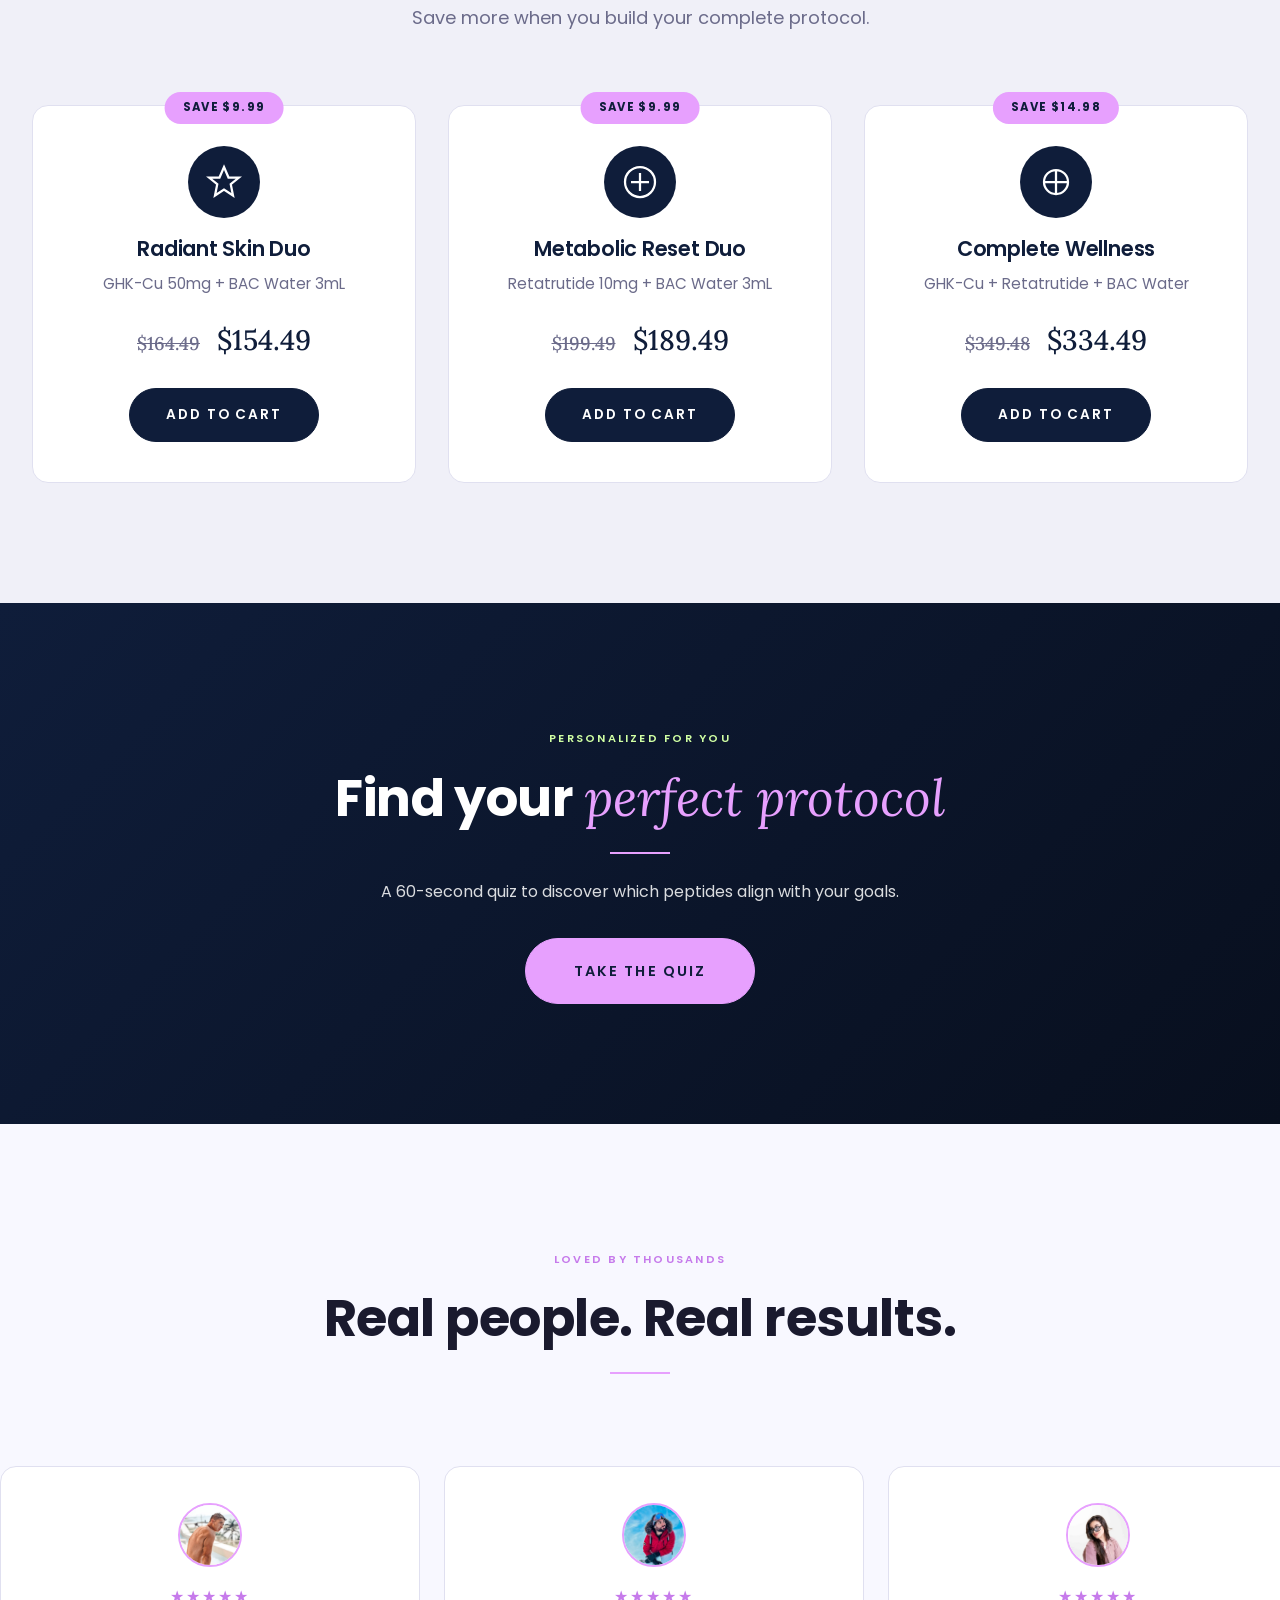
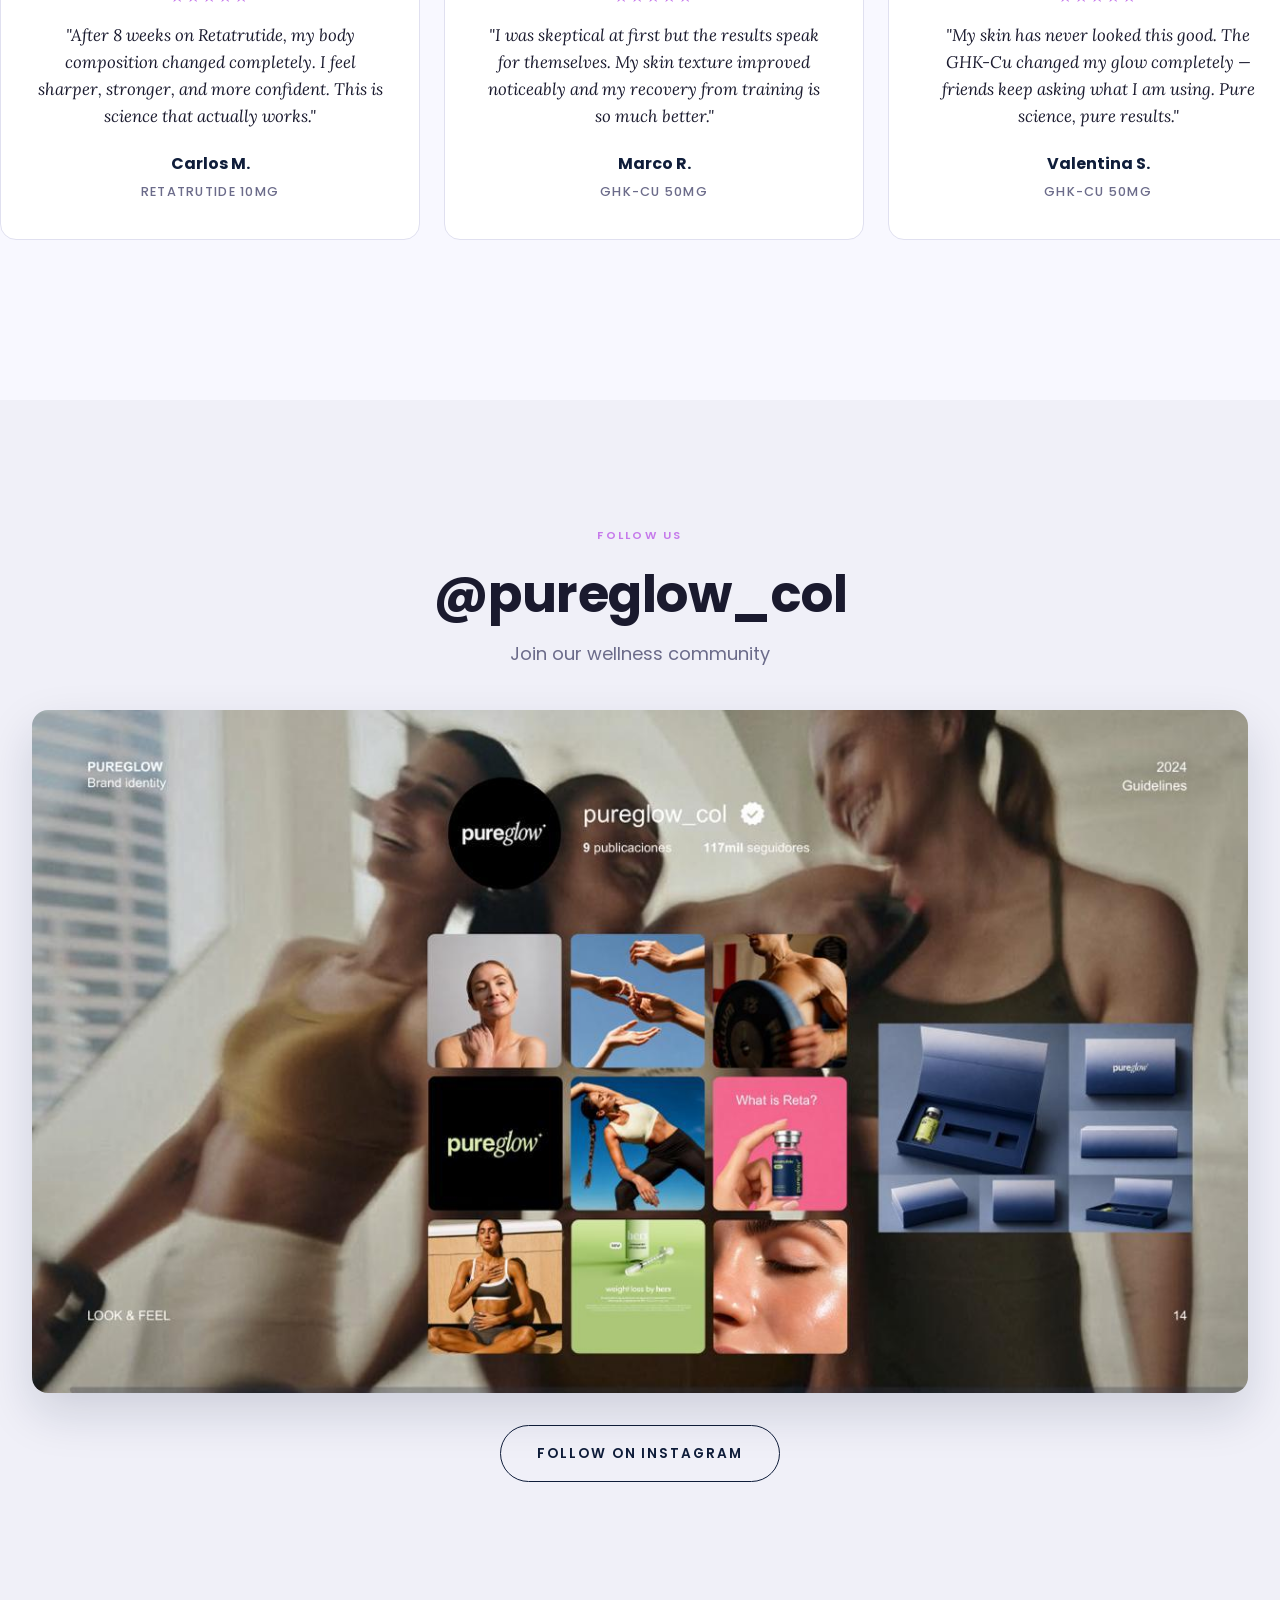
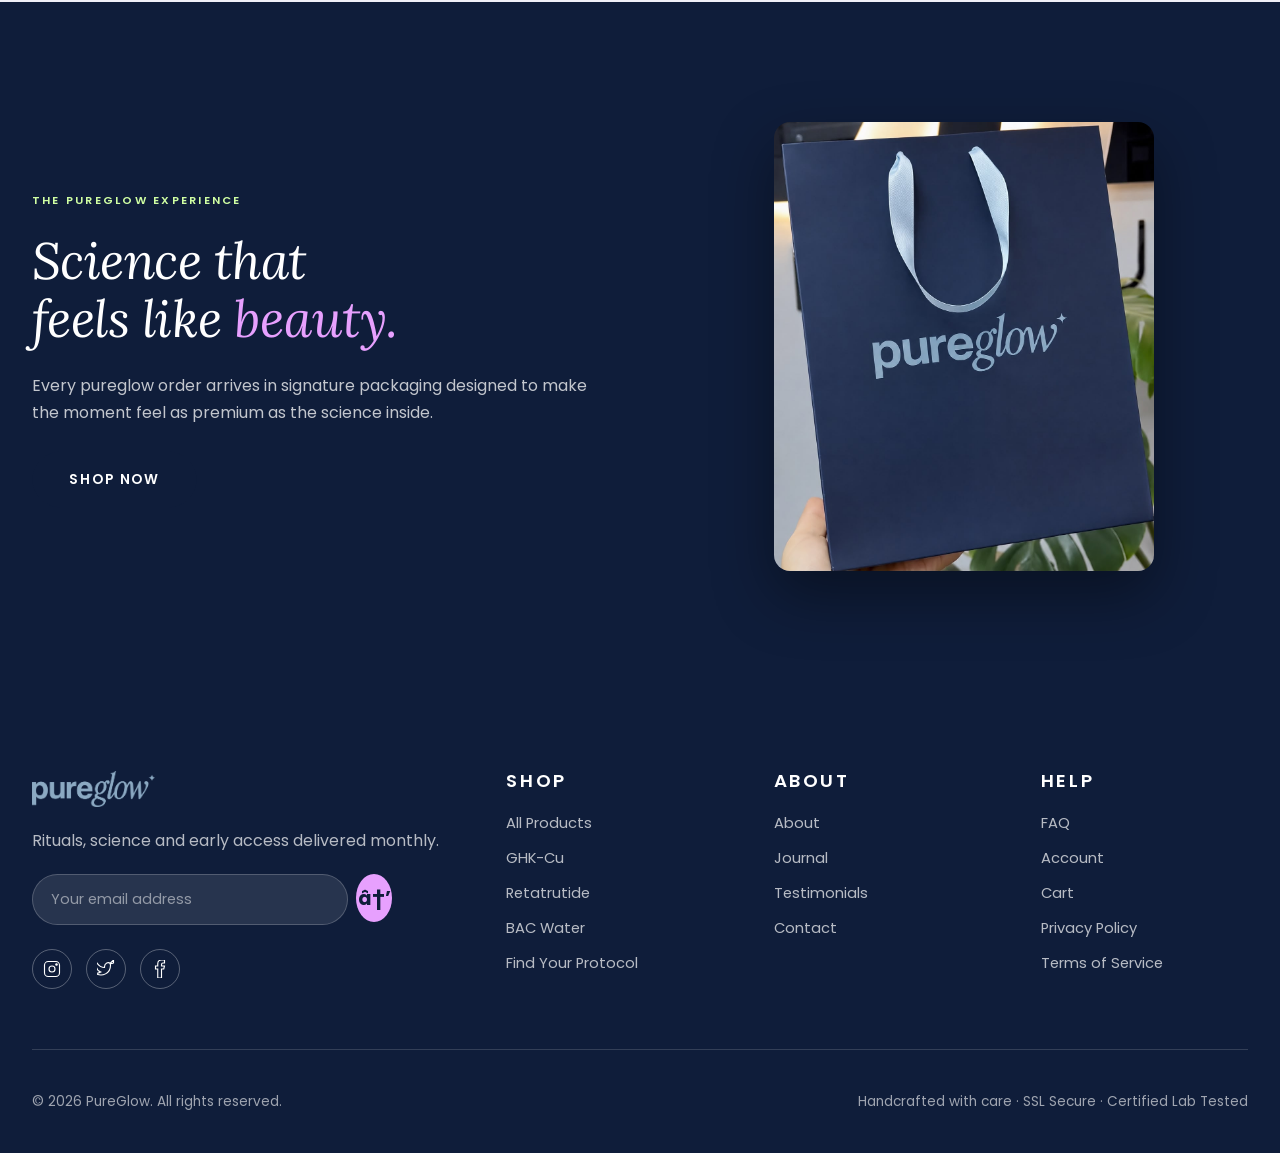
==== commit 1afb2c7a: "Add files via upload" ====
--- a/index.html
+++ b/index.html
@@ -1,10 +1,10 @@
-﻿<!DOCTYPE html>
+<!DOCTYPE html>
 <html lang="en">
 <head>
 <meta charset="UTF-8">
 <meta name="viewport" content="width=device-width, initial-scale=1.0">
-<title>PureGlow â€” Premium Peptide Science for Well Aging</title>
-<meta name="description" content="Premium peptides for skin, longevity and metabolic wellness. Not anti-aging â€” well aging. Clinical-grade, third-party tested.">
+<title>PureGlow — Premium Peptide Science for Well Aging</title>
+<meta name="description" content="Premium peptides for skin, longevity and metabolic wellness. Not anti-aging — well aging. Clinical-grade, third-party tested.">
 <link rel="stylesheet" href="css/style.css">
 </head>
 <body>
@@ -78,7 +78,7 @@
           <img src="assets/images/ghkcu-studio.png" alt="GHK-Cu 50mg">
         </div>
         <div class="product-info">
-          <div class="product-rating">â˜…â˜…â˜…â˜…â˜…</div>
+          <div class="product-rating">★★★★★</div>
           <h3 class="product-title" data-translate="p.ghkcu.name">GHK-Cu 50mg</h3>
           <p class="product-desc" data-translate="p.ghkcu.desc">Premium copper peptide for radiant skin, healthier hair and cellular renewal.</p>
           <div class="product-price">$149.99</div>
@@ -99,7 +99,7 @@
           <img src="assets/images/retatrutide-studio.png" alt="Retatrutide 10mg">
         </div>
         <div class="product-info">
-          <div class="product-rating">â˜…â˜…â˜…â˜…â˜…</div>
+          <div class="product-rating">★★★★★</div>
           <h3 class="product-title" data-translate="p.reta.name">Retatrutide 10mg</h3>
           <p class="product-desc" data-translate="p.reta.desc">Advanced metabolic peptide for body composition and wellness support.</p>
           <div class="product-price">$184.99</div>
@@ -119,7 +119,7 @@
           <img src="assets/images/bacwater-product.jpg" alt="BAC Water 3mL">
         </div>
         <div class="product-info">
-          <div class="product-rating">â˜…â˜…â˜…â˜…â˜…</div>
+          <div class="product-rating">★★★★★</div>
           <h3 class="product-title" data-translate="p.bac.name">BAC Water 3mL</h3>
           <p class="product-desc" data-translate="p.bac.desc">Sterile bacteriostatic water for laboratory reconstitution.</p>
           <div class="product-price">$14.50</div>
@@ -162,7 +162,7 @@
       <div class="lifestyle-text fade-in">
         <div class="eyebrow">Our Philosophy</div>
         <h2><span class="strike">Anti Aging</span><br><em>Well Aging.</em></h2>
-        <p>We believe wellness is not about fighting time â€” it is about living brilliantly at every stage. PureGlow is science-driven care for women who choose to age on their own terms.</p>
+        <p>We believe wellness is not about fighting time — it is about living brilliantly at every stage. PureGlow is science-driven care for women who choose to age on their own terms.</p>
         <a href="about.html" class="btn btn-primary">Our Story</a>
       </div>
     </div>
@@ -196,7 +196,7 @@
       <div class="why-card fade-in">
         <div class="why-icon"><svg viewBox="0 0 24 24" fill="none" stroke="currentColor"><path d="M3 12h13l-4-4M3 12l4 4M13 3h7v18h-7"/></svg></div>
         <h4 data-translate="why.s">Fast, Discreet Shipping</h4>
-        <p data-translate="why.s.d">Discreet 2â€“3 day delivery, temperature-controlled.</p>
+        <p data-translate="why.s.d">Discreet 2–3 day delivery, temperature-controlled.</p>
       </div>
       <div class="why-card fade-in">
         <div class="why-icon"><svg viewBox="0 0 24 24" fill="none" stroke="currentColor"><path d="M12 2l8 4v6c0 5-3.5 9-8 10-4.5-1-8-5-8-10V6z"/></svg></div>
@@ -369,7 +369,7 @@
     </div>
     <div class="footer-bottom">
       <div data-translate="f.rights">Â© 2026 PureGlow. All rights reserved.</div>
-      <div>Handcrafted with care Â· SSL Secure Â· Certified Lab Tested</div>
+      <div>Handcrafted with care · SSL Secure · Certified Lab Tested</div>
     </div>
   </div>
 </footer>
@@ -379,7 +379,7 @@
 <aside class="cart-sidebar">
   <div class="cart-header">
     <h3 data-translate="cart.title">Your Bag</h3>
-    <button class="cart-close">Ã—</button>
+    <button class="cart-close">×</button>
   </div>
   <div class="cart-items"></div>
   <div class="cart-footer">
@@ -394,8 +394,8 @@
 <!-- NEWSLETTER MODAL -->
 <div class="modal" id="newsletter-modal">
   <div class="modal-content">
-    <button class="modal-close" onclick="closeModal('newsletter-modal')">Ã—</button>
-    <div class="eyebrow">â€” 10% Off â€”</div>
+    <button class="modal-close" onclick="closeModal('newsletter-modal')">×</button>
+    <div class="eyebrow">— 10% Off —</div>
     <h3 data-translate="nl.title">Join the PureGlow Circle</h3>
     <p data-translate="nl.sub">Sign up for 10% off your first order.</p>
     <form class="modal-form" onsubmit="return submitNewsletter(event)">
--- a/css/style.css
+++ b/css/style.css
@@ -0,0 +1,1440 @@
+/* ==========================================================================
+   PUREGLOW - Premium Peptide Wellness E-commerce
+   ========================================================================== */
+
+@import url('https://fonts.googleapis.com/css2?family=Poppins:wght@300;400;500;600;700;800&family=Lora:ital,wght@0,400;0,600;1,400;1,600&display=swap');
+
+:root {
+  --color-navy: #0F1D3A;
+  --color-navy-dark: #080F1E;
+  --color-orchid: #e7a0fe;
+  --color-orchid-dark: #c67aeb;
+  --color-lime: #d0ffa3;
+  --color-black: #000000;
+  --color-white: #ffffff;
+  --color-bg: #f8f8ff;
+  --color-gray: #f0f0f8;
+  --color-gray-dark: #d8d8e8;
+  --color-text: #1a1a2e;
+  --color-text-muted: #6b6b8a;
+  --color-border: #e0e0f0;
+  --color-success: #4A7C59;
+  --color-error: #9B3A3A;
+
+  /* Legacy fallbacks used by some inline styles */
+  --color-ivory: var(--color-bg);
+  --color-cream: var(--color-gray);
+  --color-sand: var(--color-gray-dark);
+  --color-taupe: var(--color-text-muted);
+  --color-gold: var(--color-orchid);
+  --color-gold-dark: var(--color-orchid-dark);
+  --color-dark: var(--color-navy);
+  --color-text-light: var(--color-text-muted);
+
+  --font-heading: 'Poppins', sans-serif;
+  --font-serif: 'Lora', serif;
+  --font-body: 'Poppins', sans-serif;
+
+  --nav-height: 80px;
+  --nav-height-scrolled: 64px;
+
+  --transition-base: 0.35s cubic-bezier(0.4, 0, 0.2, 1);
+  --transition-slow: 0.6s cubic-bezier(0.4, 0, 0.2, 1);
+
+  --shadow-sm: 0 2px 8px rgba(15,29,58,0.05);
+  --shadow-md: 0 8px 24px rgba(15,29,58,0.10);
+  --shadow-lg: 0 20px 48px rgba(15,29,58,0.15);
+}
+
+@keyframes slideInMenu {
+  from { opacity: 0; transform: translateY(-12px); }
+  to   { opacity: 1; transform: translateY(0); }
+}
+
+/* Reset */
+*, *::before, *::after { box-sizing: border-box; margin: 0; padding: 0; }
+html { scroll-behavior: smooth; -webkit-text-size-adjust: 100%; }
+body {
+  font-family: var(--font-body);
+  font-size: 16px;
+  line-height: 1.7;
+  color: var(--color-text);
+  background: var(--color-bg);
+  overflow-x: hidden;
+  font-weight: 400;
+  -webkit-font-smoothing: antialiased;
+  -moz-osx-font-smoothing: grayscale;
+}
+img, video { max-width: 100%; display: block; }
+a { color: inherit; text-decoration: none; transition: color var(--transition-base); }
+button { font-family: inherit; cursor: pointer; border: none; background: none; color: inherit; }
+ul { list-style: none; }
+
+/* Typography */
+h1, h2, h3, h4, h5, h6 {
+  font-family: var(--font-heading);
+  font-weight: 700;
+  line-height: 1.1;
+  letter-spacing: -0.01em;
+  color: var(--color-text);
+}
+h1 { font-size: clamp(2.5rem, 5.5vw, 5rem); font-weight: 700; line-height: 1.1; }
+h2 { font-size: clamp(2rem, 4vw, 3.5rem); font-weight: 700; line-height: 1.15; }
+h3 { font-size: clamp(1.4rem, 2.5vw, 2rem); font-weight: 600; }
+h4 { font-size: 1.3rem; font-weight: 600; }
+h5 { font-size: 1.15rem; letter-spacing: 0.06em; text-transform: uppercase; font-family: var(--font-body); font-weight: 600; }
+p { color: var(--color-text-muted); }
+
+em, .serif-italic, .display-italic {
+  font-family: var(--font-serif);
+  font-style: italic;
+  font-weight: 400;
+  letter-spacing: 0;
+}
+
+.hero-content h1 em { font-family: 'Lora', serif; font-style: italic; font-weight: 400; }
+
+.eyebrow {
+  font-family: var(--font-body);
+  font-size: 0.7rem;
+  font-weight: 600;
+  letter-spacing: 0.2em;
+  text-transform: uppercase;
+  color: var(--color-orchid-dark);
+  margin-bottom: 20px;
+  display: inline-block;
+}
+.divider {
+  width: 60px;
+  height: 2px;
+  background: var(--color-orchid);
+  margin: 24px auto;
+}
+
+/* Logo — baby blue only */
+.nav-logo img { height: 36px; width: auto; display: block; }
+
+/* Testimonial photo */
+.testimonial-photo {
+  width: 64px;
+  height: 64px;
+  border-radius: 50%;
+  overflow: hidden;
+  margin: 0 auto 16px;
+  border: 2px solid var(--color-orchid);
+  flex-shrink: 0;
+}
+.testimonial-photo img {
+  width: 100%;
+  height: 100%;
+  object-fit: cover;
+  object-position: center top;
+}
+
+/* Brand lifestyle responsive */
+@media (max-width: 768px) {
+  .brand-lifestyle-layout { grid-template-columns: 1fr !important; gap: 40px !important; }
+}
+
+/* Section variants */
+.section-orchid {
+  background: var(--color-orchid);
+  color: var(--color-navy);
+}
+.section-lime {
+  background: var(--color-lime);
+  color: var(--color-navy);
+}
+
+/* Container */
+.container { max-width: 1280px; margin: 0 auto; padding: 0 32px; }
+.container-narrow { max-width: 800px; margin: 0 auto; padding: 0 32px; }
+.text-center { text-align: center; }
+
+/* Sections */
+.section { padding: 120px 0; }
+.section-sm { padding: 80px 0; }
+.section-gray { background: var(--color-gray); }
+.section-navy { background: var(--color-navy); color: var(--color-white); }
+.section-navy h1, .section-navy h2, .section-navy h3, .section-navy h4, .section-navy h5 { color: var(--color-white); }
+.section-navy p { color: rgba(255,255,255,0.8); }
+.section-navy .eyebrow { color: var(--color-lime); }
+.section-navy .divider { background: var(--color-orchid); }
+
+.section-header { text-align: center; max-width: 720px; margin: 0 auto 72px; }
+.section-header p { font-size: 1.125rem; margin-top: 16px; }
+
+/* Buttons */
+.btn {
+  display: inline-flex;
+  align-items: center;
+  justify-content: center;
+  gap: 10px;
+  padding: 16px 36px;
+  font-family: var(--font-body);
+  font-size: 0.85rem;
+  font-weight: 600;
+  letter-spacing: 0.14em;
+  text-transform: uppercase;
+  border-radius: 999px;
+  transition: all var(--transition-base);
+  cursor: pointer;
+  border: 1.5px solid transparent;
+  white-space: nowrap;
+}
+.btn-lg { padding: 20px 48px; font-size: 0.9rem; }
+.btn-sm { padding: 10px 22px; font-size: 0.75rem; }
+.btn-block { width: 100%; }
+
+.btn-primary {
+  background: var(--color-navy);
+  color: var(--color-white);
+  border-color: var(--color-navy);
+}
+.btn-primary:hover {
+  background: var(--color-orchid);
+  border-color: var(--color-orchid);
+  color: var(--color-navy);
+  transform: translateY(-2px);
+  box-shadow: var(--shadow-md);
+}
+
+.btn-outline {
+  background: transparent;
+  color: var(--color-navy);
+  border-color: var(--color-navy);
+}
+.btn-outline:hover {
+  background: var(--color-navy);
+  color: var(--color-white);
+  transform: translateY(-2px);
+}
+
+.btn-outline-white, .btn-outline-light {
+  background: transparent;
+  color: var(--color-white);
+  border-color: var(--color-white);
+}
+.btn-outline-white:hover, .btn-outline-light:hover {
+  background: var(--color-white);
+  color: var(--color-navy);
+  transform: translateY(-2px);
+}
+
+.btn-accent {
+  background: var(--color-orchid);
+  color: var(--color-navy);
+  border-color: var(--color-orchid);
+}
+.btn-accent:hover {
+  background: var(--color-navy);
+  color: var(--color-white);
+  border-color: var(--color-navy);
+}
+
+/* NAV */
+.nav {
+  position: fixed;
+  top: 0; left: 0; right: 0;
+  height: var(--nav-height);
+  z-index: 1000;
+  background: rgba(15,29,58,0.0);
+  transition: all var(--transition-base);
+  backdrop-filter: blur(0);
+}
+.nav.scrolled, .nav.solid {
+  background: var(--color-navy);
+  height: var(--nav-height-scrolled);
+  box-shadow: 0 2px 20px rgba(15,29,58,0.15);
+}
+.nav-inner {
+  max-width: 1400px;
+  margin: 0 auto;
+  padding: 0 40px;
+  height: 100%;
+  display: flex;
+  align-items: center;
+  justify-content: space-between;
+  gap: 32px;
+}
+.nav-logo {
+  display: flex;
+  align-items: center;
+  flex-shrink: 0;
+}
+.nav-logo img { height: 36px; width: auto; }
+.nav-menu {
+  display: flex;
+  gap: 36px;
+  align-items: center;
+}
+.nav-menu a {
+  color: var(--color-white);
+  font-size: 0.82rem;
+  font-weight: 500;
+  letter-spacing: 0.14em;
+  text-transform: uppercase;
+  position: relative;
+  padding: 6px 0;
+}
+.nav-menu a::after {
+  content: '';
+  position: absolute;
+  left: 0; right: 0; bottom: 0;
+  height: 1px;
+  background: var(--color-orchid);
+  transform: scaleX(0);
+  transition: transform var(--transition-base);
+  transform-origin: center;
+}
+.nav-menu a:hover { color: var(--color-orchid); }
+.nav-menu a:hover::after { transform: scaleX(1); }
+
+.nav-actions {
+  display: flex;
+  gap: 20px;
+  align-items: center;
+  color: var(--color-white);
+}
+.lang-switcher {
+  display: flex;
+  align-items: center;
+  gap: 6px;
+  padding: 6px 14px;
+  border-radius: 999px;
+  border: 1px solid rgba(255,255,255,0.3);
+}
+.lang-switcher button {
+  font-size: 0.72rem;
+  font-weight: 600;
+  letter-spacing: 0.12em;
+  color: rgba(255,255,255,0.6);
+  transition: color var(--transition-base);
+}
+.lang-switcher button.active, .lang-switcher button:hover { color: var(--color-orchid); }
+.lang-switcher .sep { color: rgba(255,255,255,0.3); }
+
+.nav-icon {
+  position: relative;
+  color: var(--color-white);
+  display: flex;
+  align-items: center;
+  transition: color var(--transition-base);
+}
+.nav-icon:hover { color: var(--color-orchid); }
+.cart-badge {
+  position: absolute;
+  top: -6px; right: -8px;
+  min-width: 18px;
+  height: 18px;
+  padding: 0 5px;
+  background: var(--color-orchid);
+  color: var(--color-navy);
+  border-radius: 999px;
+  font-size: 0.65rem;
+  font-weight: 700;
+  display: flex;
+  align-items: center;
+  justify-content: center;
+}
+.hamburger {
+  display: none;
+  flex-direction: column;
+  gap: 5px;
+  padding: 6px;
+  cursor: pointer;
+  z-index: 1001;
+  position: relative;
+}
+.hamburger span {
+  width: 22px;
+  height: 2px;
+  background: var(--color-white);
+  transition: all var(--transition-base);
+  display: block;
+}
+.hamburger.active span:nth-child(1) { transform: translateY(7px) rotate(45deg); }
+.hamburger.active span:nth-child(2) { opacity: 0; transform: scaleX(0); }
+.hamburger.active span:nth-child(3) { transform: translateY(-7px) rotate(-45deg); }
+
+/* Mobile menu overlay backdrop */
+.mobile-menu-backdrop {
+  display: none;
+  position: fixed;
+  inset: 0;
+  background: rgba(0,0,0,0.4);
+  z-index: 998;
+  backdrop-filter: blur(2px);
+  -webkit-backdrop-filter: blur(2px);
+}
+
+/* HERO */
+.hero {
+  min-height: 100vh;
+  padding: calc(var(--nav-height) + 40px) 32px 80px;
+  display: flex;
+  align-items: center;
+  justify-content: center;
+  position: relative;
+  background-image: url('../assets/images/hero-lifestyle.jpg');
+  background-size: cover;
+  background-position: center 30%;
+  color: var(--color-white);
+  overflow: hidden;
+}
+.hero::before, .hero-overlay {
+  content: '';
+  position: absolute;
+  inset: 0;
+  background: linear-gradient(135deg, rgba(15,29,58,0.82) 0%, rgba(0,0,0,0.55) 60%, rgba(15,29,58,0.72) 100%);
+  z-index: 1;
+}
+.hero-overlay { background: linear-gradient(135deg, rgba(15,29,58,0.80) 0%, rgba(0,0,0,0.50) 60%, rgba(15,29,58,0.65) 100%); }
+.hero-content {
+  position: relative;
+  z-index: 2;
+  max-width: 900px;
+  text-align: center;
+}
+.hero-content .eyebrow {
+  color: var(--color-lime);
+}
+.hero-content h1 {
+  color: var(--color-white);
+  margin-bottom: 28px;
+  line-height: 0.95;
+}
+.hero-content h1 em {
+  color: var(--color-orchid);
+}
+.hero-sub {
+  font-size: 1.25rem;
+  color: rgba(255,255,255,0.9);
+  max-width: 620px;
+  margin: 0 auto 40px;
+  font-weight: 300;
+}
+.hero-ctas {
+  display: flex;
+  gap: 16px;
+  justify-content: center;
+  flex-wrap: wrap;
+}
+.hero-decor, .hero-line { display: none; }
+
+/* PRODUCT GRID */
+.product-grid {
+  display: grid;
+  grid-template-columns: repeat(auto-fit, minmax(300px, 1fr));
+  gap: 40px;
+}
+.product-card {
+  background: var(--color-white);
+  border-radius: 16px;
+  overflow: hidden;
+  border: 1px solid var(--color-border);
+  transition: all var(--transition-base);
+  display: flex;
+  flex-direction: column;
+}
+.product-card:hover {
+  transform: translateY(-6px);
+  box-shadow: var(--shadow-lg);
+  border-color: var(--color-navy);
+}
+.product-image {
+  position: relative;
+  aspect-ratio: 1;
+  overflow: hidden;
+  background: var(--color-gray);
+  display: flex;
+  align-items: center;
+  justify-content: center;
+}
+.product-image img {
+  width: 100%;
+  height: 100%;
+  object-fit: contain;
+  object-position: center center;
+  transition: transform 0.5s ease;
+  padding: 8px;
+}
+.product-card:hover .product-image img { transform: scale(1.06); }
+.product-badge {
+  position: absolute;
+  top: 16px; left: 16px;
+  background: var(--color-orchid);
+  color: var(--color-navy);
+  padding: 6px 14px;
+  border-radius: 999px;
+  font-size: 0.68rem;
+  font-weight: 700;
+  letter-spacing: 0.14em;
+  z-index: 2;
+}
+.product-badge.gold, .product-badge.lime {
+  background: var(--color-lime);
+  color: var(--color-navy);
+}
+.product-wishlist {
+  position: absolute;
+  top: 16px; right: 16px;
+  width: 36px; height: 36px;
+  background: rgba(255,255,255,0.9);
+  color: var(--color-navy);
+  border-radius: 50%;
+  display: flex;
+  align-items: center;
+  justify-content: center;
+  z-index: 2;
+  transition: all var(--transition-base);
+}
+.product-wishlist:hover, .product-wishlist.active {
+  background: var(--color-orchid);
+  color: var(--color-navy);
+}
+.product-name-overlay { display: none; }
+.product-info {
+  padding: 28px;
+  flex: 1;
+  display: flex;
+  flex-direction: column;
+}
+.product-rating {
+  color: var(--color-orchid-dark);
+  font-size: 0.85rem;
+  letter-spacing: 2px;
+  margin-bottom: 8px;
+}
+.product-title {
+  font-family: var(--font-heading);
+  font-size: 1.75rem;
+  margin-bottom: 10px;
+  letter-spacing: 0.03em;
+}
+.product-desc {
+  font-size: 0.95rem;
+  margin-bottom: 20px;
+  flex: 1;
+}
+.product-price {
+  font-family: var(--font-serif);
+  font-size: 1.75rem;
+  color: var(--color-navy);
+  font-weight: 500;
+  margin-bottom: 20px;
+}
+.product-actions {
+  display: flex;
+  flex-direction: column;
+  gap: 10px;
+}
+.product-quick-view {
+  font-size: 0.78rem;
+  font-weight: 600;
+  letter-spacing: 0.14em;
+  text-transform: uppercase;
+  color: var(--color-navy);
+  text-align: center;
+  padding: 8px;
+  transition: color var(--transition-base);
+}
+.product-quick-view:hover { color: var(--color-orchid-dark); }
+
+/* WHY CHOOSE US */
+.why-grid {
+  display: grid;
+  grid-template-columns: repeat(auto-fit, minmax(280px, 1fr));
+  gap: 32px;
+}
+.why-card {
+  background: var(--color-white);
+  padding: 40px 28px;
+  border-radius: 16px;
+  border: 1px solid var(--color-border);
+  text-align: center;
+  transition: all var(--transition-base);
+}
+.why-card:hover {
+  transform: translateY(-4px);
+  border-color: var(--color-orchid);
+  box-shadow: var(--shadow-md);
+}
+.why-icon {
+  width: 60px; height: 60px;
+  background: var(--color-navy);
+  color: var(--color-white);
+  border-radius: 50%;
+  display: flex;
+  align-items: center;
+  justify-content: center;
+  margin: 0 auto 20px;
+}
+.why-icon svg { width: 28px; height: 28px; stroke-width: 1.5; }
+.why-card h4 { margin-bottom: 12px; color: var(--color-navy); }
+.why-card p { font-size: 0.95rem; }
+
+/* STATS SECTION */
+.stats-layout {
+  display: grid;
+  grid-template-columns: 1fr 1fr;
+  gap: 80px;
+  align-items: center;
+}
+.stats-image {
+  border-radius: 16px;
+  overflow: hidden;
+  aspect-ratio: 4/5;
+  box-shadow: var(--shadow-lg);
+}
+.stats-image img { width: 100%; height: 100%; object-fit: cover; }
+.stats-content h2 { color: var(--color-white); margin-bottom: 40px; }
+.stats-grid {
+  display: flex;
+  flex-direction: column;
+  gap: 28px;
+  margin-top: 40px;
+}
+.stat {
+  display: flex;
+  align-items: baseline;
+  gap: 24px;
+  padding-bottom: 24px;
+  border-bottom: 1px solid rgba(255,255,255,0.15);
+}
+.stat-num {
+  font-family: var(--font-heading);
+  font-size: 4rem;
+  color: var(--color-orchid);
+  line-height: 1;
+  min-width: 160px;
+}
+.stat p { color: rgba(255,255,255,0.85); font-size: 1.05rem; margin: 0; }
+
+/* LIFESTYLE SPLIT */
+.lifestyle-grid {
+  display: grid;
+  grid-template-columns: 1fr 1fr;
+  gap: 80px;
+  align-items: center;
+}
+.lifestyle-grid.reverse .lifestyle-img { order: 2; }
+.lifestyle-img {
+  width: 100%;
+  aspect-ratio: 4/5;
+  object-fit: cover;
+  border-radius: 16px;
+  box-shadow: var(--shadow-lg);
+}
+.lifestyle-text h2 { margin-bottom: 24px; color: var(--color-navy); }
+.lifestyle-text .strike { text-decoration: line-through; color: var(--color-text-muted); font-weight: 300; }
+.lifestyle-text p { font-size: 1.1rem; margin-bottom: 32px; }
+
+/* LIFESTYLE (legacy full-width section) */
+.lifestyle {
+  position: relative;
+  padding: 140px 32px;
+  background: var(--color-navy);
+  color: var(--color-white);
+  text-align: center;
+  overflow: hidden;
+}
+.lifestyle h2 { color: var(--color-white); }
+.lifestyle p { color: rgba(255,255,255,0.85); }
+.lifestyle .eyebrow { color: var(--color-lime); }
+.lifestyle .divider { background: var(--color-orchid); }
+.lifestyle-decor { display: none; }
+
+/* BUNDLES */
+.bundle-grid {
+  display: grid;
+  grid-template-columns: repeat(auto-fit, minmax(280px, 1fr));
+  gap: 32px;
+}
+.bundle-card {
+  background: var(--color-white);
+  padding: 40px 32px;
+  border-radius: 16px;
+  border: 1px solid var(--color-border);
+  text-align: center;
+  position: relative;
+  transition: all var(--transition-base);
+}
+.bundle-card:hover {
+  transform: translateY(-6px);
+  box-shadow: var(--shadow-lg);
+  border-color: var(--color-navy);
+}
+.bundle-save {
+  position: absolute;
+  top: -14px; left: 50%;
+  transform: translateX(-50%);
+  background: var(--color-orchid);
+  color: var(--color-navy);
+  padding: 6px 18px;
+  border-radius: 999px;
+  font-size: 0.72rem;
+  font-weight: 700;
+  letter-spacing: 0.12em;
+  text-transform: uppercase;
+}
+.bundle-icon {
+  width: 72px; height: 72px;
+  background: var(--color-navy);
+  color: var(--color-white);
+  border-radius: 50%;
+  display: flex;
+  align-items: center;
+  justify-content: center;
+  margin: 0 auto 20px;
+}
+.bundle-card h4 { color: var(--color-navy); margin-bottom: 10px; }
+.bundle-card p { font-size: 0.95rem; margin-bottom: 20px; }
+.bundle-price {
+  font-family: var(--font-serif);
+  font-size: 1.75rem;
+  color: var(--color-navy);
+  font-weight: 500;
+  margin-bottom: 24px;
+}
+.bundle-price .old {
+  text-decoration: line-through;
+  color: var(--color-text-muted);
+  font-size: 1.15rem;
+  margin-right: 10px;
+}
+
+/* QUIZ TEASER */
+.quiz-teaser {
+  padding: 120px 32px;
+  background: linear-gradient(135deg, var(--color-navy) 0%, var(--color-navy-dark) 100%);
+  color: var(--color-white);
+  text-align: center;
+}
+.quiz-teaser h2 { color: var(--color-white); }
+.quiz-teaser h2 em { color: var(--color-orchid); }
+.quiz-teaser p { color: rgba(255,255,255,0.85); }
+.quiz-teaser .eyebrow { color: var(--color-lime); }
+.quiz-teaser .divider { background: var(--color-orchid); }
+
+/* TESTIMONIALS */
+.testimonials-scroll {
+  display: flex;
+  gap: 24px;
+  overflow-x: auto;
+  padding: 20px 32px 40px;
+  scroll-snap-type: x mandatory;
+  scrollbar-width: none;
+}
+.testimonials-scroll::-webkit-scrollbar { display: none; }
+.testimonial-card {
+  min-width: 380px;
+  max-width: 420px;
+  background: var(--color-white);
+  padding: 36px;
+  border-radius: 16px;
+  border: 1px solid var(--color-border);
+  scroll-snap-align: start;
+  flex-shrink: 0;
+}
+.testimonial-card { text-align: center; }
+.testimonial-card .stars,
+.testimonial-stars,
+.testimonial-rating { color: var(--color-orchid-dark); margin-bottom: 12px; letter-spacing: 2px; }
+.testimonial-card p { font-family: var(--font-serif); font-style: italic; font-size: 1.05rem; color: var(--color-text); margin-bottom: 20px; line-height: 1.6; }
+.testimonial-author { display: flex; flex-direction: column; align-items: center; gap: 4px; font-weight: 600; color: var(--color-navy); }
+.testimonial-author strong, .testimonial-name { font-weight: 700; color: var(--color-navy); }
+.testimonial-author span, .testimonial-meta { font-size: 0.8rem; color: var(--color-text-muted); font-weight: 500; text-transform: uppercase; letter-spacing: 0.1em; }
+.testimonial-role { font-size: 0.85rem; color: var(--color-text-muted); }
+
+/* SOCIAL GRID (legacy) */
+.social-grid {
+  display: grid;
+  grid-template-columns: repeat(auto-fit, minmax(180px, 1fr));
+  gap: 12px;
+}
+.social-tile {
+  aspect-ratio: 1;
+  background: var(--color-navy);
+  border-radius: 12px;
+  transition: transform var(--transition-base);
+  background-size: cover;
+  background-position: center;
+}
+.social-tile:hover { transform: scale(1.02); }
+
+.instagram-preview {
+  margin-top: 40px;
+  border-radius: 16px;
+  overflow: hidden;
+  box-shadow: var(--shadow-lg);
+}
+.instagram-preview img { width: 100%; display: block; }
+
+/* FOOTER */
+.footer {
+  background: var(--color-navy);
+  color: var(--color-white);
+  padding: 80px 0 40px;
+}
+.footer p, .footer li a { color: rgba(255,255,255,0.7); }
+.footer a { transition: color var(--transition-base); }
+.footer a:hover { color: var(--color-orchid); }
+.footer h5 { color: var(--color-white); margin-bottom: 20px; font-family: var(--font-body); letter-spacing: 0.14em; }
+.footer-grid {
+  display: grid;
+  grid-template-columns: 2fr 1fr 1fr 1fr;
+  gap: 60px;
+  margin-bottom: 60px;
+}
+.footer-grid ul li { margin-bottom: 10px; font-size: 0.92rem; }
+.footer-logo {
+  display: flex;
+  align-items: center;
+  margin-bottom: 20px;
+}
+.footer-logo img { height: 40px; }
+.newsletter-form {
+  display: flex;
+  gap: 8px;
+  margin-top: 20px;
+  max-width: 360px;
+}
+.newsletter-form input {
+  flex: 1;
+  padding: 14px 18px;
+  background: rgba(255,255,255,0.1);
+  border: 1px solid rgba(255,255,255,0.2);
+  border-radius: 999px;
+  color: var(--color-white);
+  font-family: inherit;
+  font-size: 0.9rem;
+  outline: none;
+}
+.newsletter-form input::placeholder { color: rgba(255,255,255,0.5); }
+.newsletter-form input:focus { border-color: var(--color-orchid); }
+.newsletter-form button {
+  width: 48px; height: 48px;
+  background: var(--color-orchid);
+  color: var(--color-navy);
+  border-radius: 50%;
+  font-size: 1.2rem;
+  font-weight: 700;
+  transition: all var(--transition-base);
+}
+.newsletter-form button:hover { background: var(--color-white); transform: scale(1.05); }
+.footer-social {
+  display: flex;
+  gap: 14px;
+  margin-top: 24px;
+}
+.footer-social a {
+  width: 40px; height: 40px;
+  border: 1px solid rgba(255,255,255,0.3);
+  border-radius: 50%;
+  display: flex;
+  align-items: center;
+  justify-content: center;
+  color: var(--color-white);
+}
+.footer-social a:hover { background: var(--color-orchid); border-color: var(--color-orchid); color: var(--color-navy); }
+.footer-bottom {
+  padding-top: 40px;
+  border-top: 1px solid rgba(255,255,255,0.15);
+  display: flex;
+  justify-content: space-between;
+  gap: 20px;
+  font-size: 0.85rem;
+  color: rgba(255,255,255,0.6);
+  flex-wrap: wrap;
+}
+
+/* CART SIDEBAR */
+.cart-overlay {
+  position: fixed; inset: 0;
+  background: rgba(0,1,60,0.5);
+  z-index: 1998;
+  opacity: 0;
+  visibility: hidden;
+  transition: all var(--transition-base);
+}
+.cart-overlay.active { opacity: 1; visibility: visible; }
+.cart-sidebar {
+  position: fixed;
+  top: 0; right: 0;
+  width: 100%;
+  max-width: 440px;
+  height: 100vh;
+  background: var(--color-white);
+  z-index: 1999;
+  transform: translateX(100%);
+  transition: transform var(--transition-base);
+  display: flex;
+  flex-direction: column;
+}
+.cart-sidebar.active { transform: translateX(0); }
+.cart-header {
+  padding: 28px;
+  border-bottom: 1px solid var(--color-border);
+  display: flex;
+  justify-content: space-between;
+  align-items: center;
+}
+.cart-header h3 { color: var(--color-navy); }
+.cart-close { font-size: 2rem; color: var(--color-navy); line-height: 1; }
+.cart-items {
+  flex: 1;
+  overflow-y: auto;
+  padding: 20px 28px;
+}
+.cart-item {
+  display: flex;
+  gap: 16px;
+  padding: 20px 0;
+  border-bottom: 1px solid var(--color-border);
+}
+.cart-item-img {
+  width: 80px; height: 80px;
+  background: var(--color-gray);
+  border-radius: 8px;
+  flex-shrink: 0;
+  overflow: hidden;
+}
+.cart-item-img img { width: 100%; height: 100%; object-fit: cover; }
+.cart-item-info { flex: 1; }
+.cart-item-name { font-weight: 600; color: var(--color-navy); margin-bottom: 4px; }
+.cart-item-price { color: var(--color-text-muted); font-size: 0.9rem; }
+.cart-item-qty { display: flex; align-items: center; gap: 10px; margin-top: 10px; }
+.cart-item-qty button {
+  width: 26px; height: 26px;
+  border: 1px solid var(--color-border);
+  border-radius: 50%;
+  color: var(--color-navy);
+}
+.cart-remove { color: var(--color-error); font-size: 0.8rem; margin-top: 8px; }
+.cart-footer {
+  padding: 24px 28px;
+  border-top: 1px solid var(--color-border);
+  background: var(--color-bg);
+}
+.cart-subtotal { display: flex; justify-content: space-between; margin-bottom: 10px; font-size: 0.95rem; }
+.cart-subtotal.total { font-size: 1.15rem; font-weight: 600; color: var(--color-navy); margin-top: 12px; padding-top: 12px; border-top: 1px solid var(--color-border); }
+.cart-empty { text-align: center; padding: 60px 20px; color: var(--color-text-muted); }
+
+/* MODAL */
+.modal {
+  position: fixed; inset: 0;
+  background: rgba(0,1,60,0.6);
+  z-index: 2000;
+  display: none;
+  align-items: center;
+  justify-content: center;
+  padding: 20px;
+}
+.modal.active { display: flex; }
+.modal-content {
+  background: var(--color-white);
+  padding: 48px 40px;
+  border-radius: 16px;
+  max-width: 440px;
+  width: 100%;
+  text-align: center;
+  position: relative;
+}
+.modal-close {
+  position: absolute;
+  top: 16px; right: 20px;
+  font-size: 1.8rem;
+  color: var(--color-navy);
+}
+.modal h3 { color: var(--color-navy); margin: 12px 0; }
+.modal-form { margin-top: 20px; }
+.modal-form input {
+  width: 100%;
+  padding: 14px 20px;
+  border: 1px solid var(--color-border);
+  border-radius: 999px;
+  font-family: inherit;
+  font-size: 0.95rem;
+  margin-bottom: 12px;
+  outline: none;
+}
+.modal-form input:focus { border-color: var(--color-navy); }
+
+/* COOKIE CONSENT */
+.cookie-consent {
+  position: fixed;
+  bottom: 20px; left: 20px;
+  max-width: 400px;
+  background: var(--color-navy);
+  color: var(--color-white);
+  padding: 20px;
+  border-radius: 12px;
+  z-index: 1500;
+  display: none;
+  gap: 16px;
+  align-items: center;
+  box-shadow: var(--shadow-lg);
+}
+.cookie-consent.active { display: flex; }
+.cookie-consent p { color: rgba(255,255,255,0.85); font-size: 0.88rem; margin: 0; flex: 1; }
+
+/* FADE IN */
+.fade-in {
+  opacity: 0;
+  transform: translateY(30px);
+  transition: all 0.8s cubic-bezier(0.16, 1, 0.3, 1);
+}
+.fade-in.visible {
+  opacity: 1;
+  transform: translateY(0);
+}
+
+/* PAGE HEADER (interior pages) */
+.page-header {
+  padding: calc(var(--nav-height) + 80px) 32px 80px;
+  background: var(--color-navy);
+  color: var(--color-white);
+  text-align: center;
+}
+.page-header h1 {
+  color: var(--color-white);
+  font-size: clamp(3rem, 6vw, 5rem);
+  margin-bottom: 16px;
+}
+.page-header h1 em { color: var(--color-orchid); }
+.page-header p { color: rgba(255,255,255,0.85); max-width: 640px; margin: 0 auto; }
+.page-header .eyebrow { color: var(--color-lime); }
+
+/* PRODUCT DETAIL */
+.product-detail {
+  padding: calc(var(--nav-height) + 60px) 32px 100px;
+}
+.product-detail-grid {
+  max-width: 1280px;
+  margin: 0 auto;
+  display: grid;
+  grid-template-columns: 1.1fr 1fr;
+  gap: 80px;
+}
+.product-gallery-main {
+  aspect-ratio: 1;
+  border-radius: 16px;
+  overflow: hidden;
+  background: var(--color-gray);
+}
+.product-gallery-main img { width: 100%; height: 100%; object-fit: cover; }
+.product-gallery-thumbs {
+  display: grid;
+  grid-template-columns: repeat(4, 1fr);
+  gap: 12px;
+  margin-top: 16px;
+}
+.product-gallery-thumbs img {
+  aspect-ratio: 1;
+  object-fit: cover;
+  border-radius: 8px;
+  cursor: pointer;
+  opacity: 0.7;
+  transition: opacity var(--transition-base);
+  border: 2px solid transparent;
+}
+.product-gallery-thumbs img:hover, .product-gallery-thumbs img.active { opacity: 1; border-color: var(--color-navy); }
+.product-detail-info h1 { font-size: clamp(2.5rem, 5vw, 4rem); color: var(--color-navy); margin-bottom: 16px; }
+.product-detail-price { font-family: var(--font-serif); font-size: 2.25rem; color: var(--color-navy); font-weight: 500; margin: 20px 0; }
+.product-detail-desc { font-size: 1.05rem; margin: 20px 0 32px; }
+.product-detail-features { margin: 32px 0; }
+.product-detail-features li { padding: 10px 0; display: flex; gap: 12px; align-items: flex-start; }
+.product-detail-features li::before { content: '✦'; color: var(--color-orchid-dark); font-weight: 700; }
+
+/* FAQ */
+.faq-list { max-width: 800px; margin: 0 auto; }
+.faq-item {
+  background: var(--color-white);
+  border: 1px solid var(--color-border);
+  border-radius: 12px;
+  margin-bottom: 12px;
+  overflow: hidden;
+}
+.faq-question {
+  width: 100%;
+  padding: 24px 28px;
+  text-align: left;
+  display: flex;
+  justify-content: space-between;
+  align-items: center;
+  font-family: var(--font-heading);
+  font-size: 1.25rem;
+  color: var(--color-navy);
+  letter-spacing: 0.03em;
+}
+.faq-toggle { font-size: 1.5rem; color: var(--color-orchid-dark); transition: transform var(--transition-base); }
+.faq-item.active .faq-toggle { transform: rotate(45deg); }
+.faq-answer {
+  max-height: 0;
+  overflow: hidden;
+  transition: max-height 0.4s ease;
+  padding: 0 28px;
+}
+.faq-item.active .faq-answer { max-height: 500px; padding-bottom: 24px; }
+
+/* CONTACT FORM */
+.contact-grid {
+  display: grid;
+  grid-template-columns: 1fr 1fr;
+  gap: 60px;
+  max-width: 1100px;
+  margin: 0 auto;
+}
+.contact-form input, .contact-form textarea, .contact-form select {
+  width: 100%;
+  padding: 14px 20px;
+  border: 1px solid var(--color-border);
+  border-radius: 12px;
+  font-family: inherit;
+  font-size: 0.95rem;
+  margin-bottom: 16px;
+  outline: none;
+  background: var(--color-white);
+  color: var(--color-text);
+}
+.contact-form textarea { min-height: 140px; resize: vertical; }
+.contact-form input:focus, .contact-form textarea:focus { border-color: var(--color-navy); }
+.contact-info h4 { color: var(--color-navy); margin-bottom: 20px; }
+.contact-info p { margin-bottom: 12px; }
+.contact-info a { color: var(--color-orchid-dark); font-weight: 600; }
+
+/* QUIZ */
+.quiz-container { max-width: 720px; margin: 0 auto; }
+.quiz-progress { height: 4px; background: var(--color-gray); border-radius: 999px; overflow: hidden; margin-bottom: 40px; }
+.quiz-progress-bar { height: 100%; background: var(--color-orchid); transition: width 0.4s ease; }
+.quiz-step { display: none; }
+.quiz-step.active { display: block; }
+.quiz-step h3 { color: var(--color-navy); margin-bottom: 32px; text-align: center; }
+.quiz-options { display: grid; gap: 12px; }
+.quiz-option {
+  padding: 20px 24px;
+  background: var(--color-white);
+  border: 1.5px solid var(--color-border);
+  border-radius: 12px;
+  cursor: pointer;
+  transition: all var(--transition-base);
+  text-align: left;
+  font-size: 1rem;
+  color: var(--color-text);
+}
+.quiz-option:hover, .quiz-option.selected {
+  border-color: var(--color-navy);
+  background: var(--color-navy);
+  color: var(--color-white);
+}
+
+/* CHECKOUT / CART pages */
+.cart-page-grid, .checkout-grid {
+  display: grid;
+  grid-template-columns: 2fr 1fr;
+  gap: 60px;
+  max-width: 1200px;
+  margin: 0 auto;
+}
+.order-summary {
+  background: var(--color-white);
+  border: 1px solid var(--color-border);
+  border-radius: 16px;
+  padding: 32px;
+  position: sticky;
+  top: 100px;
+  align-self: start;
+}
+.order-summary h4 { color: var(--color-navy); margin-bottom: 20px; }
+
+/* ACCOUNT */
+.account-grid {
+  display: grid;
+  grid-template-columns: 260px 1fr;
+  gap: 40px;
+  max-width: 1200px;
+  margin: 0 auto;
+}
+.account-sidebar {
+  background: var(--color-white);
+  border: 1px solid var(--color-border);
+  border-radius: 16px;
+  padding: 24px;
+}
+.account-sidebar a {
+  display: block;
+  padding: 12px 16px;
+  border-radius: 8px;
+  color: var(--color-text-muted);
+  font-weight: 500;
+  font-size: 0.92rem;
+}
+.account-sidebar a.active, .account-sidebar a:hover { background: var(--color-navy); color: var(--color-white); }
+
+/* BLOG */
+.blog-grid {
+  display: grid;
+  grid-template-columns: repeat(auto-fit, minmax(300px, 1fr));
+  gap: 40px;
+}
+.blog-card {
+  background: var(--color-white);
+  border-radius: 16px;
+  overflow: hidden;
+  border: 1px solid var(--color-border);
+  transition: all var(--transition-base);
+}
+.blog-card:hover { transform: translateY(-6px); box-shadow: var(--shadow-lg); }
+.blog-card-image {
+  aspect-ratio: 4/3;
+  background: var(--color-navy);
+  background-size: cover;
+  background-position: center;
+}
+.blog-card-body { padding: 28px; }
+.blog-card h3 { color: var(--color-navy); font-size: 1.5rem; margin-bottom: 12px; }
+.blog-card .meta { font-size: 0.8rem; color: var(--color-text-muted); text-transform: uppercase; letter-spacing: 0.14em; margin-bottom: 12px; }
+
+/* RESPONSIVE */
+@media (max-width: 1024px) {
+  .footer-grid { grid-template-columns: 1fr 1fr; }
+  .stats-layout, .lifestyle-grid { grid-template-columns: 1fr; gap: 40px; }
+  .product-detail-grid { grid-template-columns: 1fr; gap: 40px; }
+  .contact-grid, .cart-page-grid, .checkout-grid, .account-grid { grid-template-columns: 1fr; gap: 40px; }
+  .account-sidebar { position: static; }
+}
+@media (max-width: 768px) {
+  .section { padding: 80px 0; }
+  .nav-menu {
+    display: none;
+    position: fixed;
+    top: 0;
+    left: 0;
+    right: 0;
+    bottom: 0;
+    flex-direction: column;
+    align-items: flex-start;
+    justify-content: center;
+    background: var(--color-navy-dark);
+    padding: 100px 40px 60px;
+    gap: 0;
+    z-index: 999;
+    overflow-y: auto;
+  }
+  .nav-menu.open {
+    display: flex;
+    animation: slideInMenu 0.3s cubic-bezier(0.4, 0, 0.2, 1) forwards;
+  }
+  .nav-menu li {
+    width: 100%;
+    border-bottom: 1px solid rgba(255,255,255,0.08);
+  }
+  .nav-menu li:first-child { border-top: 1px solid rgba(255,255,255,0.08); }
+  .nav-menu a {
+    display: block;
+    padding: 20px 0;
+    font-size: 1.1rem;
+    font-weight: 600;
+    letter-spacing: 0.1em;
+    color: var(--color-white) !important;
+  }
+  .nav-menu a:hover { color: var(--color-orchid) !important; }
+  .hamburger { display: flex; }
+  .nav-inner { padding: 0 20px; }
+  .hero { padding: calc(var(--nav-height) + 20px) 20px 60px; }
+  .hero-sub { font-size: 1.05rem; }
+  .container { padding: 0 20px; }
+  .footer-grid { grid-template-columns: 1fr; gap: 40px; }
+  .footer-bottom { flex-direction: column; text-align: center; }
+  .stat { flex-direction: column; align-items: flex-start; gap: 8px; }
+  .stat-num { min-width: 0; font-size: 3rem; }
+  .testimonial-card { min-width: 300px; }
+}
+
+
+/* ==========================================================================
+   LEGACY CLASS SHIMS - Support HTML using older class names with new palette
+   ========================================================================== */
+
+/* Legacy product-image-* classes rendered as background images */
+.product-image-ghkcu,
+.product-image-retatrutide,
+.product-image-bacwater,
+.product-image-bundle {
+  background-size: cover;
+  background-position: center;
+  background-repeat: no-repeat;
+  background-color: var(--color-gray);
+}
+.product-image-ghkcu { background-image: url('../assets/images/ghkcu-studio.png'); background-size: contain; background-color: #e8f0ff; }
+.product-image-retatrutide { background-image: url('../assets/images/retatrutide-studio.png'); background-size: contain; background-color: #dde8f0; }
+.product-image-bacwater { background-image: url('../assets/images/bacwater-product.jpg'); background-size: cover; }
+.product-image-bundle {
+  background-image: linear-gradient(135deg, var(--color-navy) 0%, var(--color-orchid-dark) 100%);
+}
+.product-name-overlay,
+.overlay-name {
+  position: absolute;
+  bottom: 20px; left: 20px;
+  color: var(--color-white);
+  font-family: var(--font-heading);
+  font-size: 1.5rem;
+  letter-spacing: 0.04em;
+  z-index: 2;
+  text-shadow: 0 2px 12px rgba(0,0,0,0.4);
+  display: none; /* hidden by default now that real product photos exist */
+}
+
+/* Breadcrumb */
+.breadcrumb {
+  font-size: 0.85rem;
+  color: var(--color-text-muted);
+  letter-spacing: 0.05em;
+}
+.breadcrumb a { color: var(--color-navy); font-weight: 500; }
+.breadcrumb a:hover { color: var(--color-orchid-dark); }
+.breadcrumb span { color: var(--color-text); }
+
+/* PDP */
+.pdp {
+  display: grid;
+  grid-template-columns: 1.1fr 1fr;
+  gap: 80px;
+  align-items: start;
+}
+.pdp-images { position: sticky; top: 100px; }
+.pdp-main-image {
+  aspect-ratio: 1;
+  border-radius: 16px;
+  overflow: hidden;
+  position: relative;
+  background-color: var(--color-gray);
+  background-size: cover;
+  background-position: center;
+}
+.pdp-thumbs {
+  display: grid;
+  grid-template-columns: repeat(4, 1fr);
+  gap: 10px;
+  margin-top: 14px;
+}
+.pdp-thumb {
+  aspect-ratio: 1;
+  border-radius: 8px;
+  cursor: pointer;
+  border: 2px solid transparent;
+  background-color: var(--color-gray);
+  background-size: cover;
+  background-position: center;
+  opacity: 0.75;
+  transition: all var(--transition-base);
+}
+.pdp-thumb:hover, .pdp-thumb.active { opacity: 1; border-color: var(--color-navy); }
+.pdp-info h1, .pdp-title { font-size: clamp(2.5rem, 4vw, 3.5rem); color: var(--color-navy); margin: 16px 0; }
+.pdp-rating { color: var(--color-orchid-dark); letter-spacing: 2px; font-size: 0.9rem; }
+.pdp-rating span { color: var(--color-text-muted); letter-spacing: 0.03em; margin-left: 8px; font-size: 0.85rem; }
+.pdp-tagline { font-family: var(--font-serif); font-style: italic; font-size: 1.2rem; color: var(--color-text); margin-bottom: 24px; }
+.pdp-price-block { margin: 24px 0; }
+.pdp-price { font-family: var(--font-serif); font-size: 2.5rem; color: var(--color-navy); font-weight: 500; }
+.sub-toggle { display: flex; flex-direction: column; gap: 10px; margin: 24px 0; }
+.sub-option {
+  display: block;
+  padding: 18px 22px;
+  border: 1.5px solid var(--color-border);
+  border-radius: 12px;
+  cursor: pointer;
+  transition: all var(--transition-base);
+  background: var(--color-white);
+}
+.sub-option:hover, .sub-option.active, .sub-option:has(input:checked) { border-color: var(--color-navy); }
+.sub-option input { display: none; }
+.sub-option-title { font-weight: 600; color: var(--color-navy); font-size: 0.95rem; }
+.sub-option-price { font-family: var(--font-serif); font-size: 1.3rem; color: var(--color-navy); margin-top: 4px; font-weight: 500; }
+.sub-option-meta { font-size: 0.78rem; color: var(--color-text-muted); margin-top: 6px; }
+.pdp-actions { display: flex; gap: 12px; margin: 28px 0; flex-wrap: wrap; }
+.pdp-actions .btn { flex: 1; min-width: 180px; }
+.pdp-benefits { margin: 32px 0; }
+.pdp-benefits li { padding: 10px 0; display: flex; gap: 12px; align-items: flex-start; color: var(--color-text); font-size: 0.95rem; }
+.pdp-benefits li::before { content: '✦'; color: var(--color-orchid-dark); font-weight: 700; }
+.trust-badges { display: grid; grid-template-columns: repeat(4, 1fr); gap: 16px; margin-top: 32px; padding-top: 32px; border-top: 1px solid var(--color-border); }
+.trust-badge { text-align: center; font-size: 0.78rem; color: var(--color-text-muted); }
+.trust-badge svg { width: 24px; height: 24px; color: var(--color-navy); margin: 0 auto 8px; display: block; }
+
+/* Tabs */
+.tabs { margin-top: 80px; }
+.tab-nav {
+  display: flex;
+  gap: 8px;
+  border-bottom: 1px solid var(--color-border);
+  margin-bottom: 32px;
+  flex-wrap: wrap;
+}
+.tab-nav button {
+  padding: 14px 24px;
+  font-size: 0.82rem;
+  font-weight: 600;
+  letter-spacing: 0.12em;
+  text-transform: uppercase;
+  color: var(--color-text-muted);
+  border-bottom: 2px solid transparent;
+  margin-bottom: -1px;
+  transition: all var(--transition-base);
+}
+.tab-nav button:hover { color: var(--color-navy); }
+.tab-nav button.active { color: var(--color-navy); border-bottom-color: var(--color-orchid); }
+.tab-content { display: none; }
+.tab-content.active { display: block; }
+.tab-content p { margin-bottom: 16px; }
+
+/* Reviews */
+.review-list { display: grid; gap: 20px; max-width: 900px; margin: 0 auto; }
+.review {
+  padding: 28px;
+  background: var(--color-white);
+  border: 1px solid var(--color-border);
+  border-radius: 12px;
+}
+.review-header { display: flex; justify-content: space-between; align-items: flex-start; margin-bottom: 12px; }
+.review-author { font-weight: 600; color: var(--color-navy); }
+.review-date { font-size: 0.8rem; color: var(--color-text-muted); }
+.review-title { font-size: 1.15rem; color: var(--color-navy); margin: 8px 0; }
+.review [style*="var(--color-orchid)"], .review [style*="color-gold"] { color: var(--color-orchid-dark) !important; }
+
+/* Cart page items */
+.cart-page-item {
+  display: grid;
+  grid-template-columns: 100px 1fr auto auto;
+  gap: 20px;
+  padding: 20px;
+  background: var(--color-white);
+  border: 1px solid var(--color-border);
+  border-radius: 12px;
+  align-items: center;
+  margin-bottom: 12px;
+}
+.cart-row-image {
+  width: 100px; height: 100px;
+  border-radius: 8px;
+  overflow: hidden;
+  background: var(--color-gray);
+  background-size: cover;
+  background-position: center;
+  color: transparent;
+}
+
+/* Shop page filters */
+.shop-layout { display: grid; grid-template-columns: 260px 1fr; gap: 40px; }
+.shop-filters { background: var(--color-white); border: 1px solid var(--color-border); border-radius: 12px; padding: 24px; position: sticky; top: 100px; align-self: start; }
+.shop-filters h4 { color: var(--color-navy); font-size: 1rem; letter-spacing: 0.1em; text-transform: uppercase; font-family: var(--font-body); margin-bottom: 16px; }
+.shop-filters label { display: block; padding: 6px 0; color: var(--color-text); font-size: 0.9rem; cursor: pointer; }
+.shop-filters input[type="checkbox"], .shop-filters input[type="radio"] { accent-color: var(--color-navy); margin-right: 8px; }
+
+/* Responsive shims */
+@media (max-width: 1024px) {
+  .pdp { grid-template-columns: 1fr; gap: 40px; }
+  .pdp-images { position: static; }
+  .shop-layout { grid-template-columns: 1fr; }
+  .shop-filters { position: static; }
+  .trust-badges { grid-template-columns: repeat(2, 1fr); }
+}
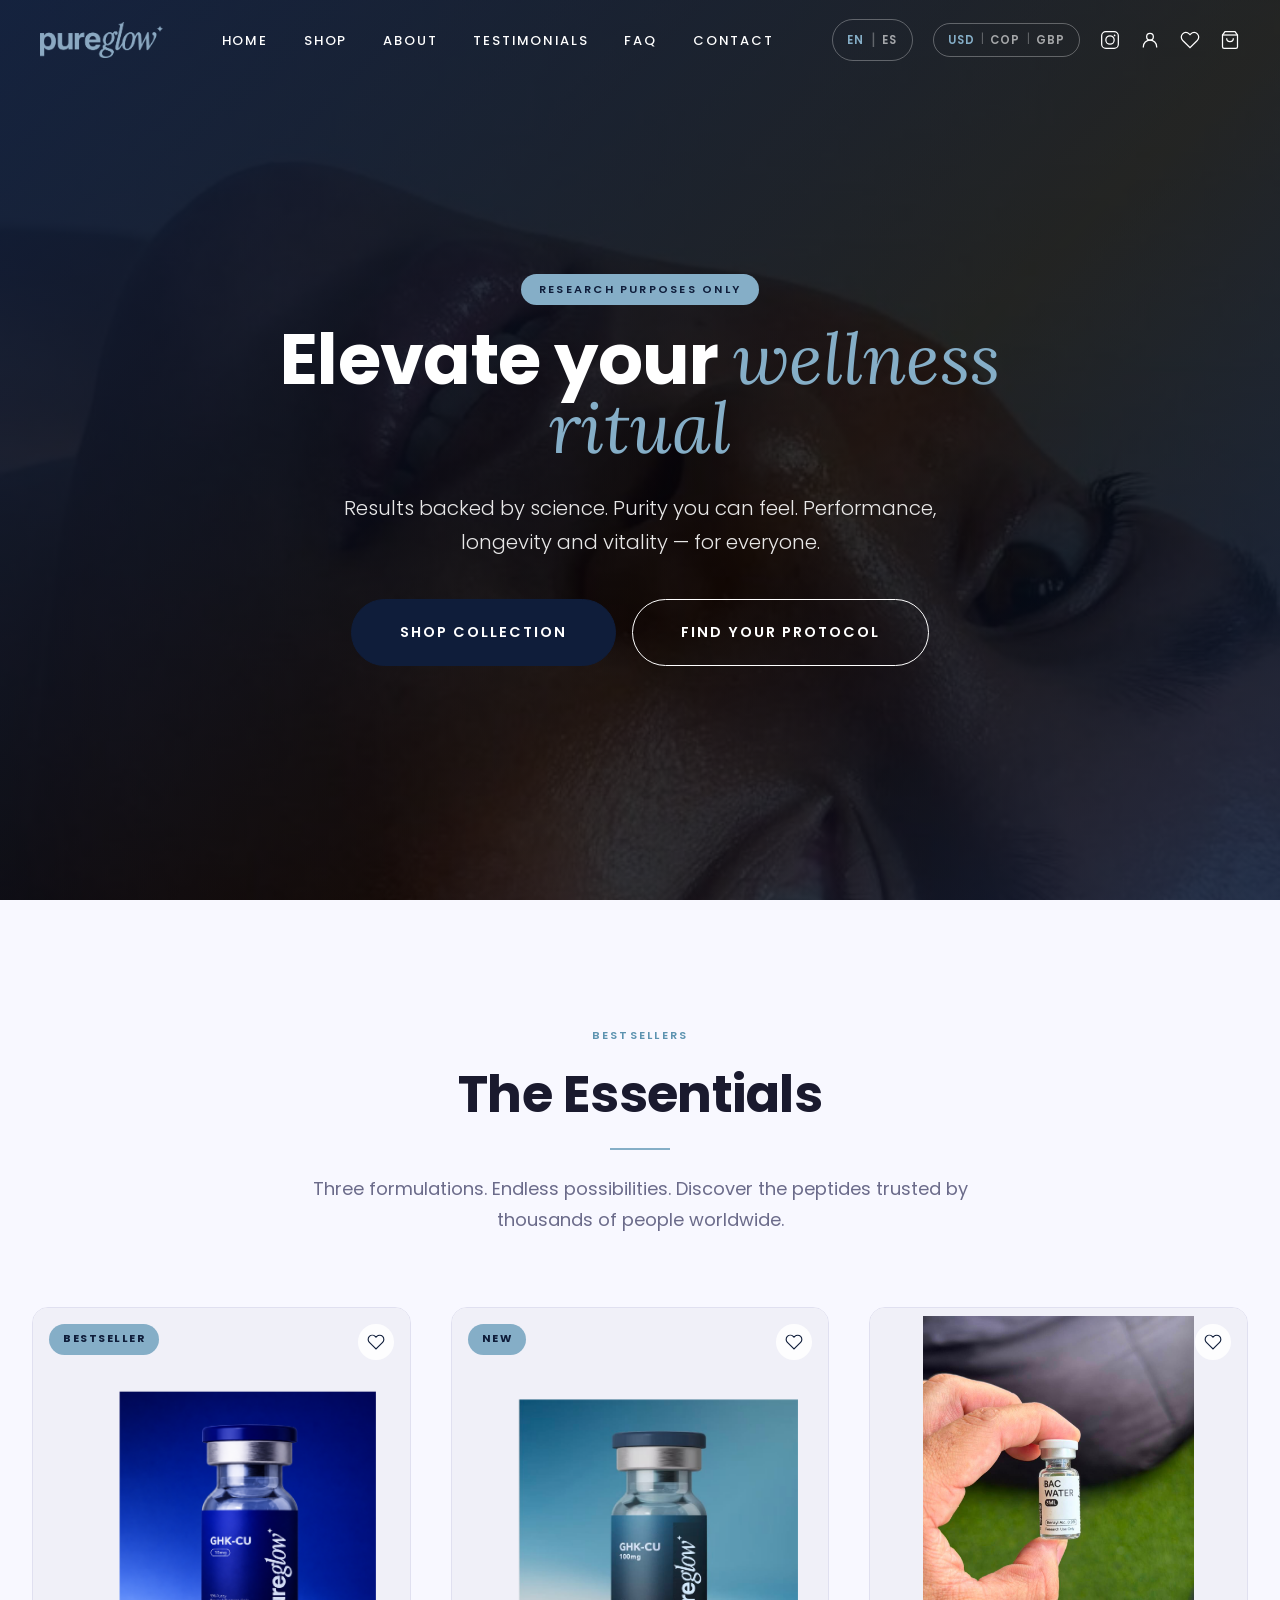
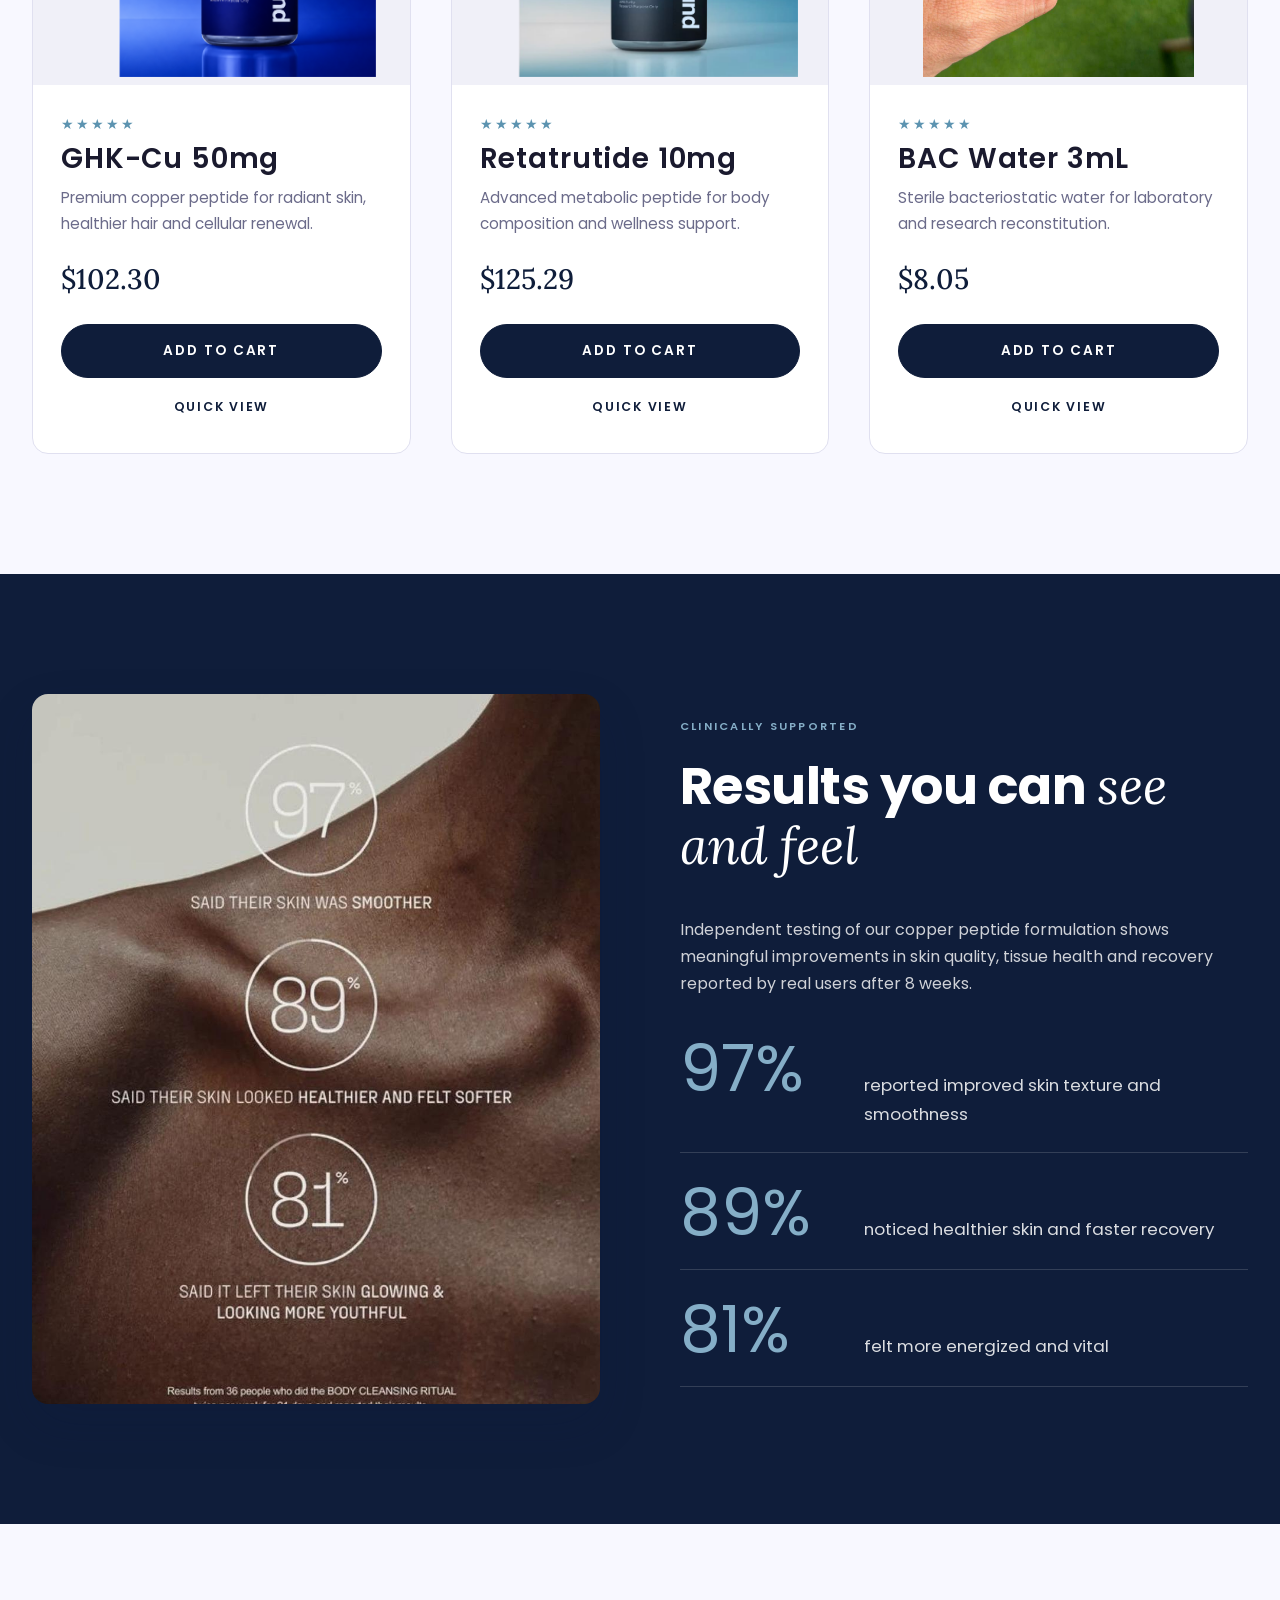
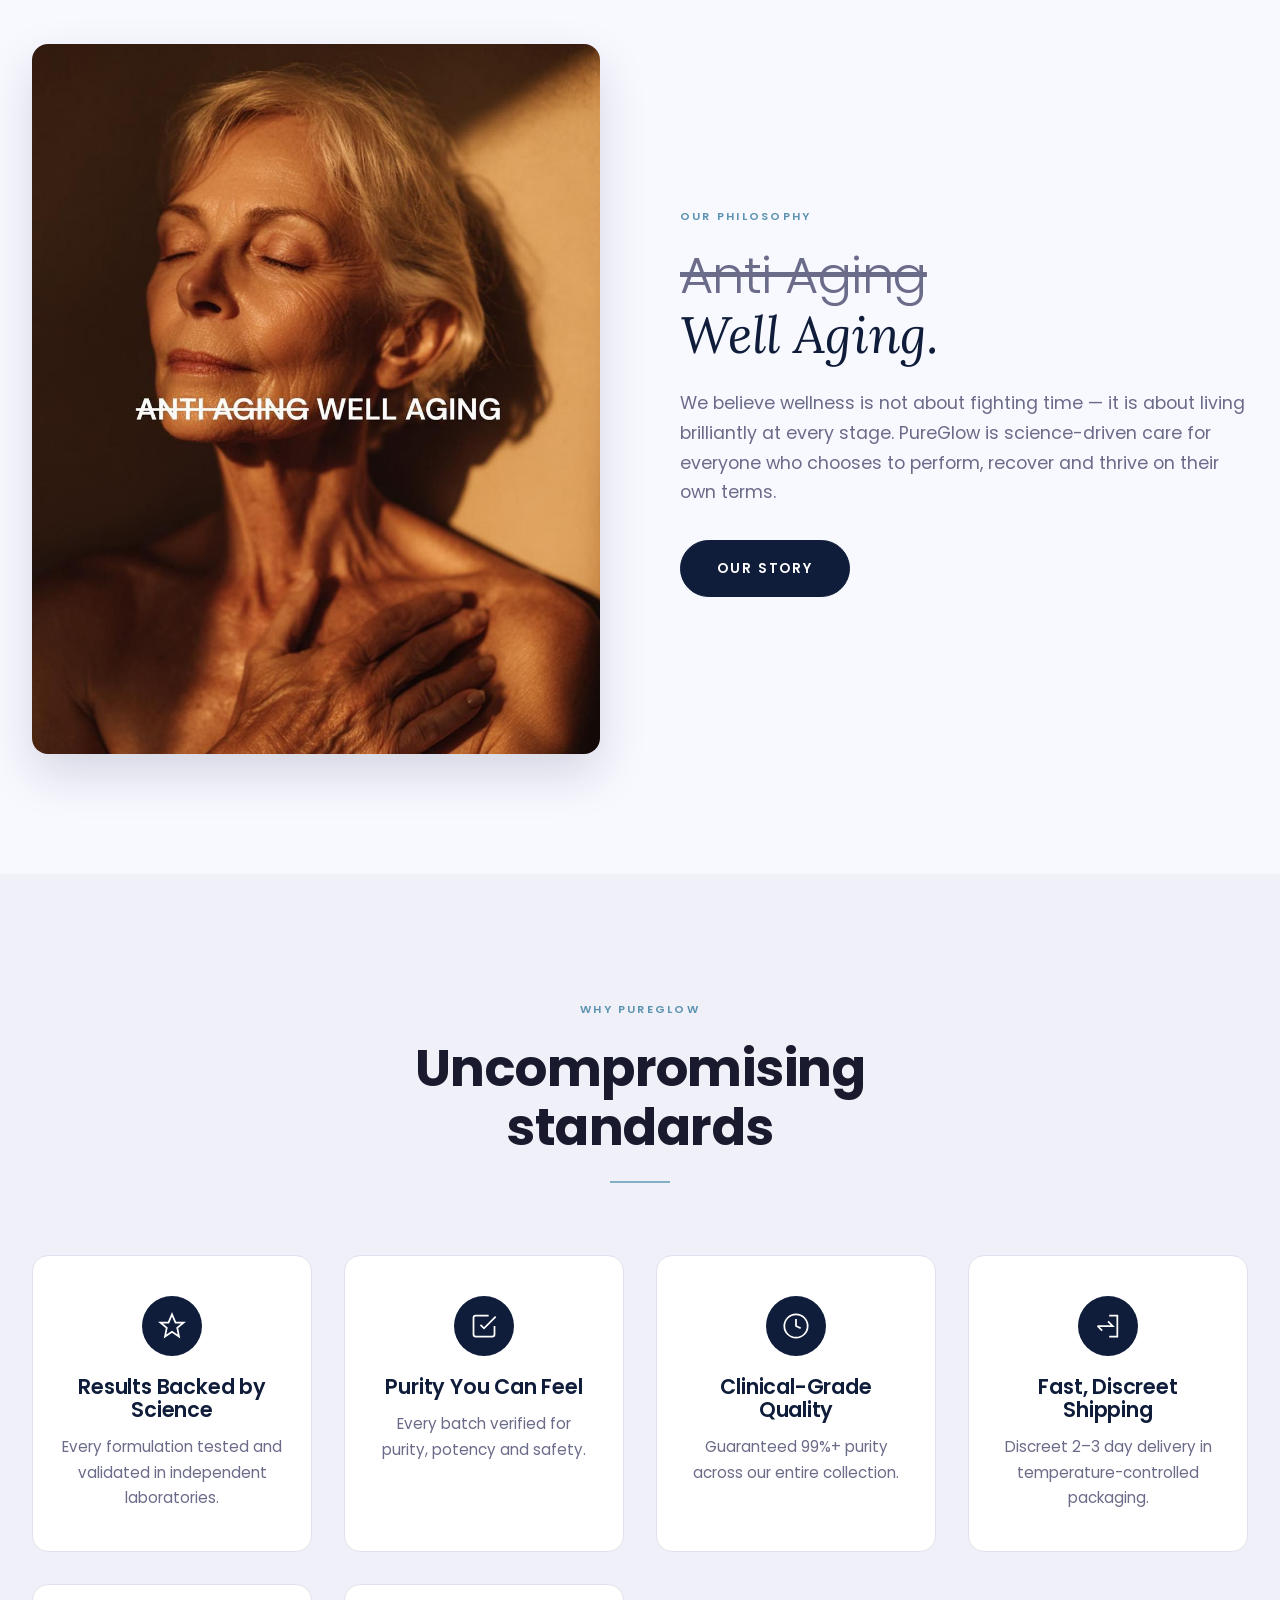
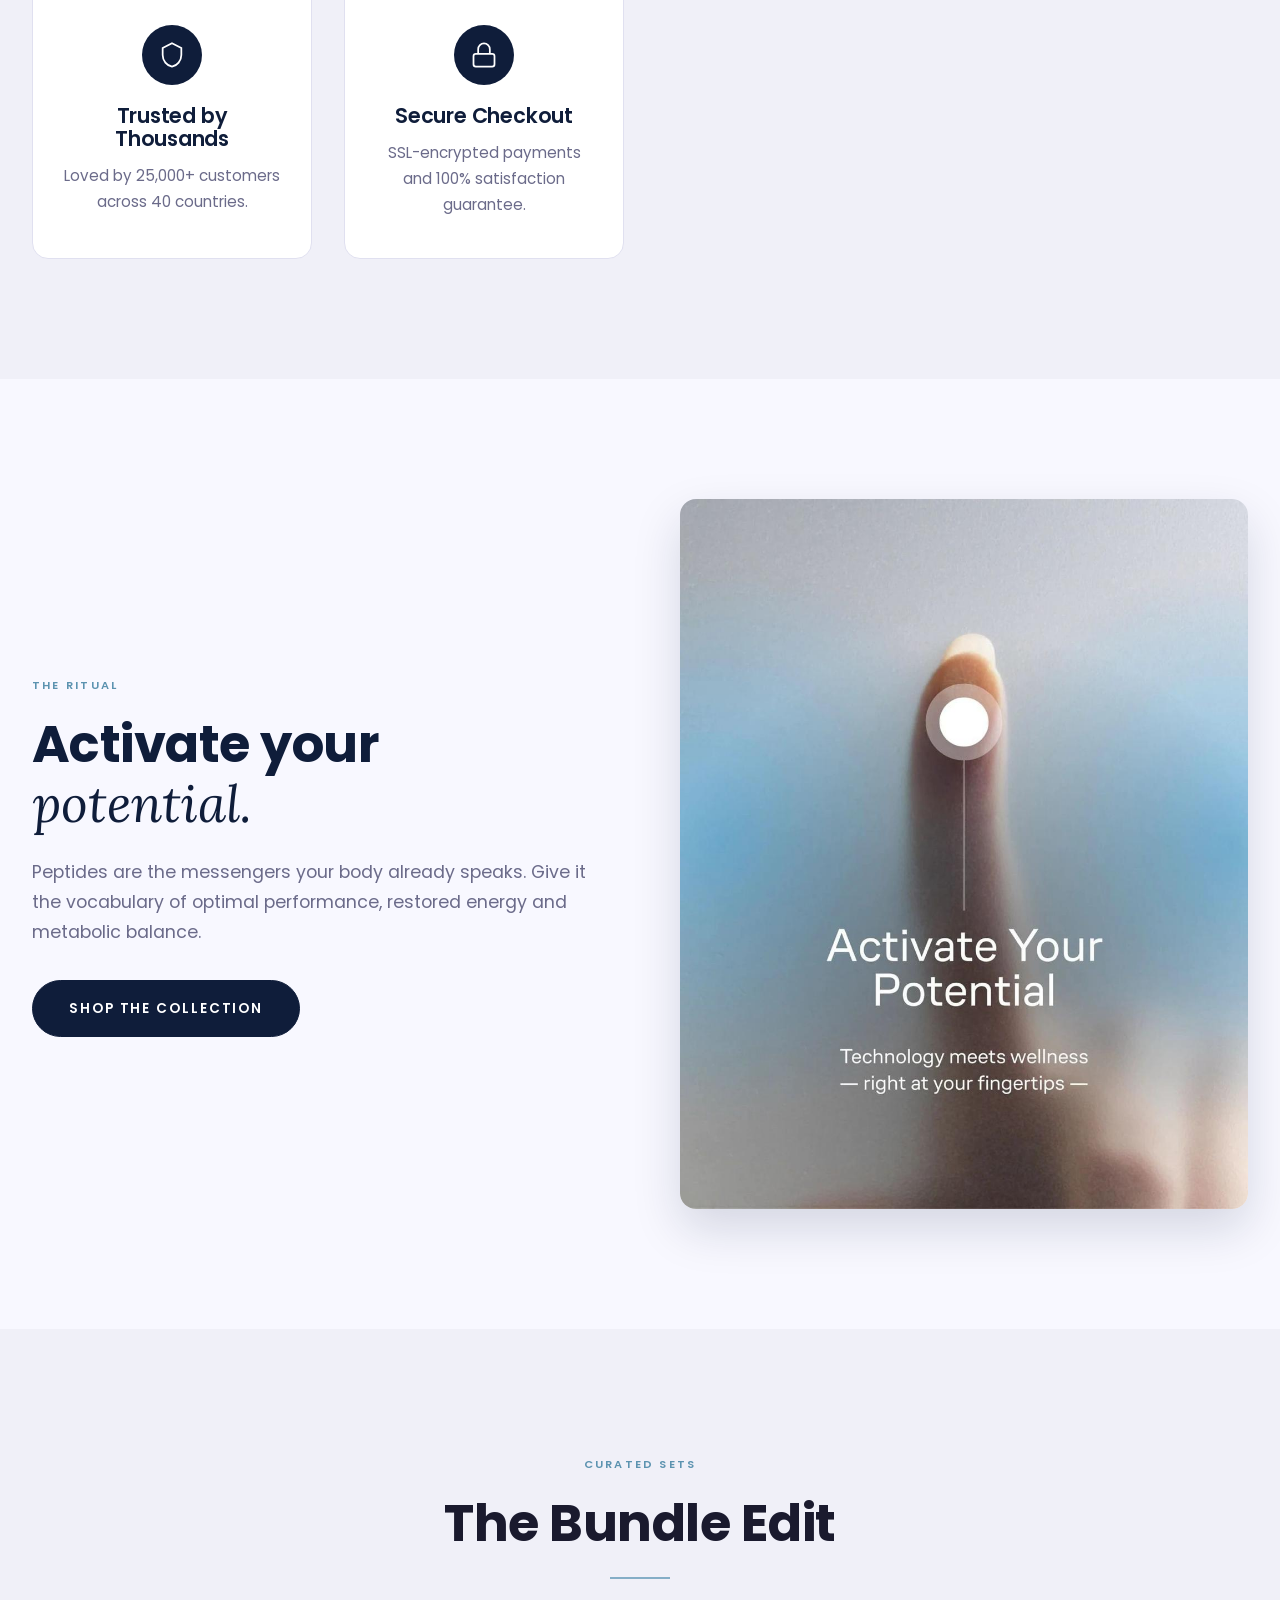
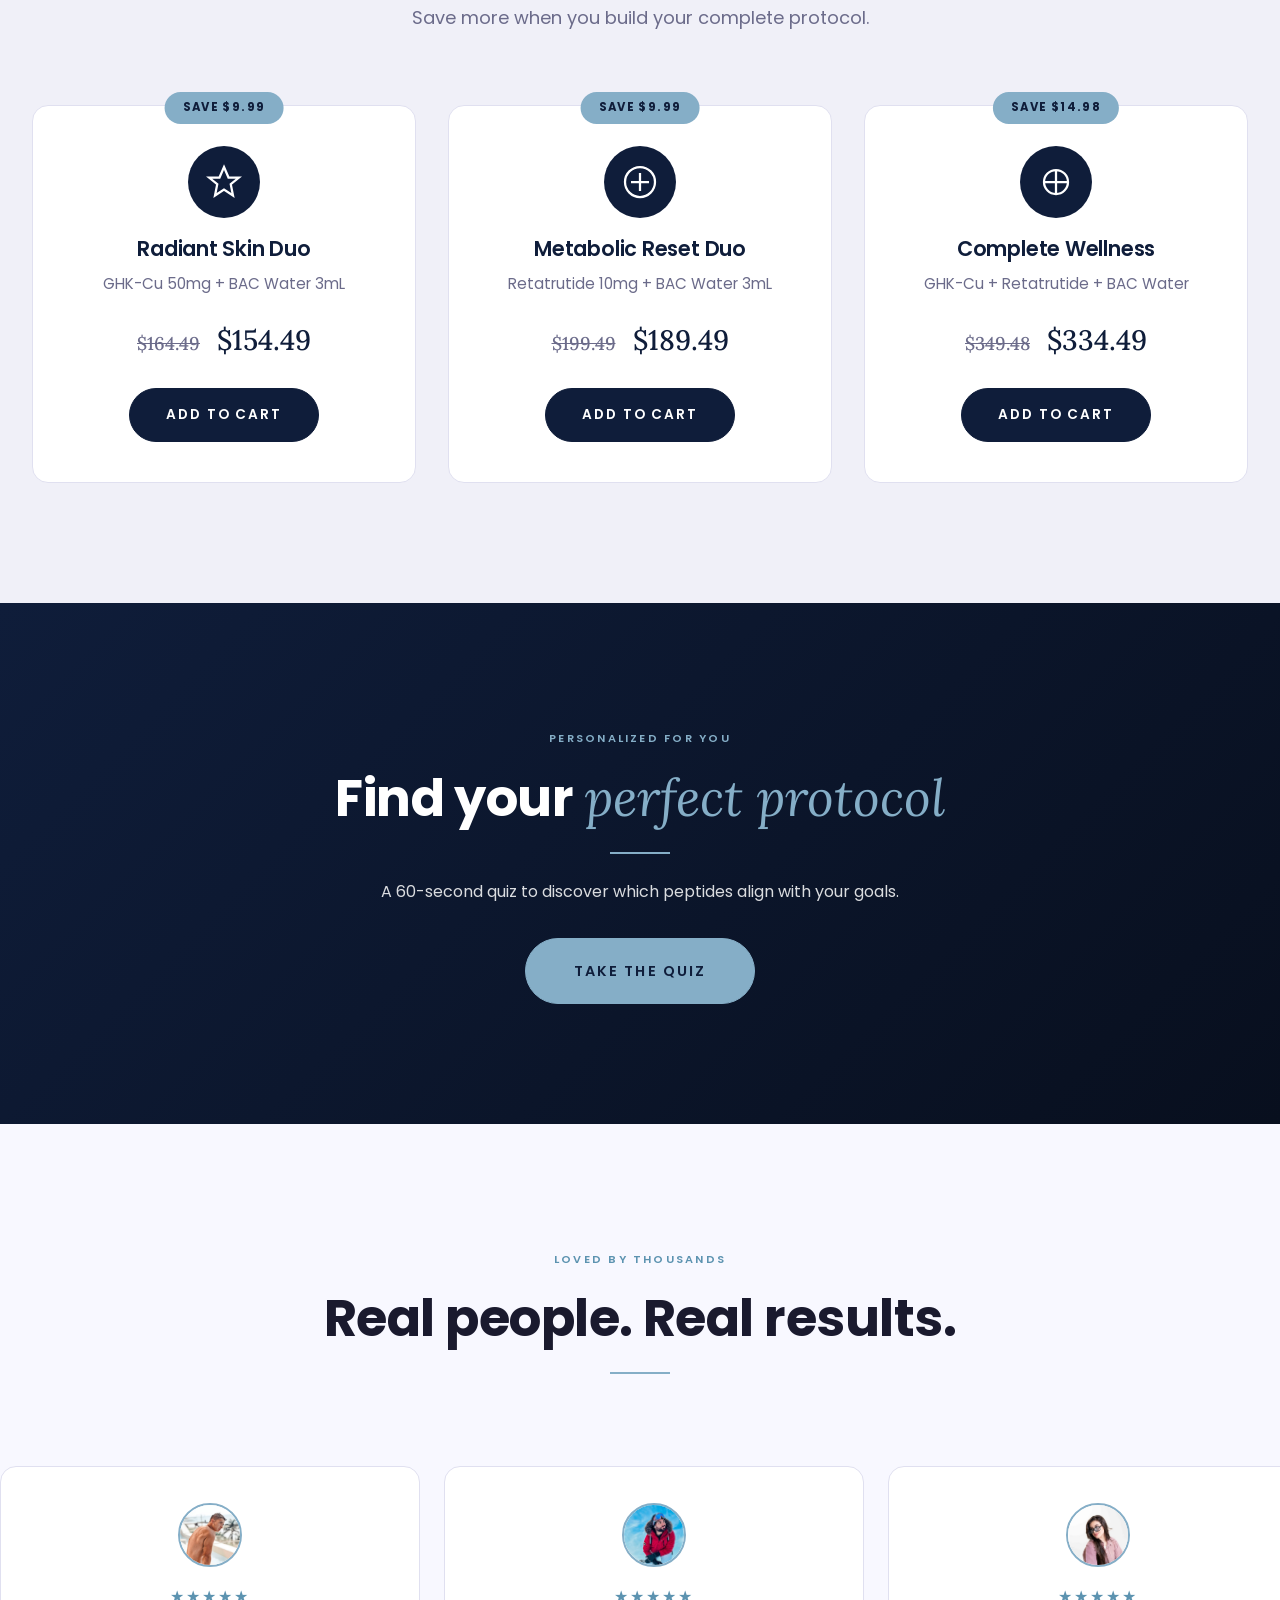
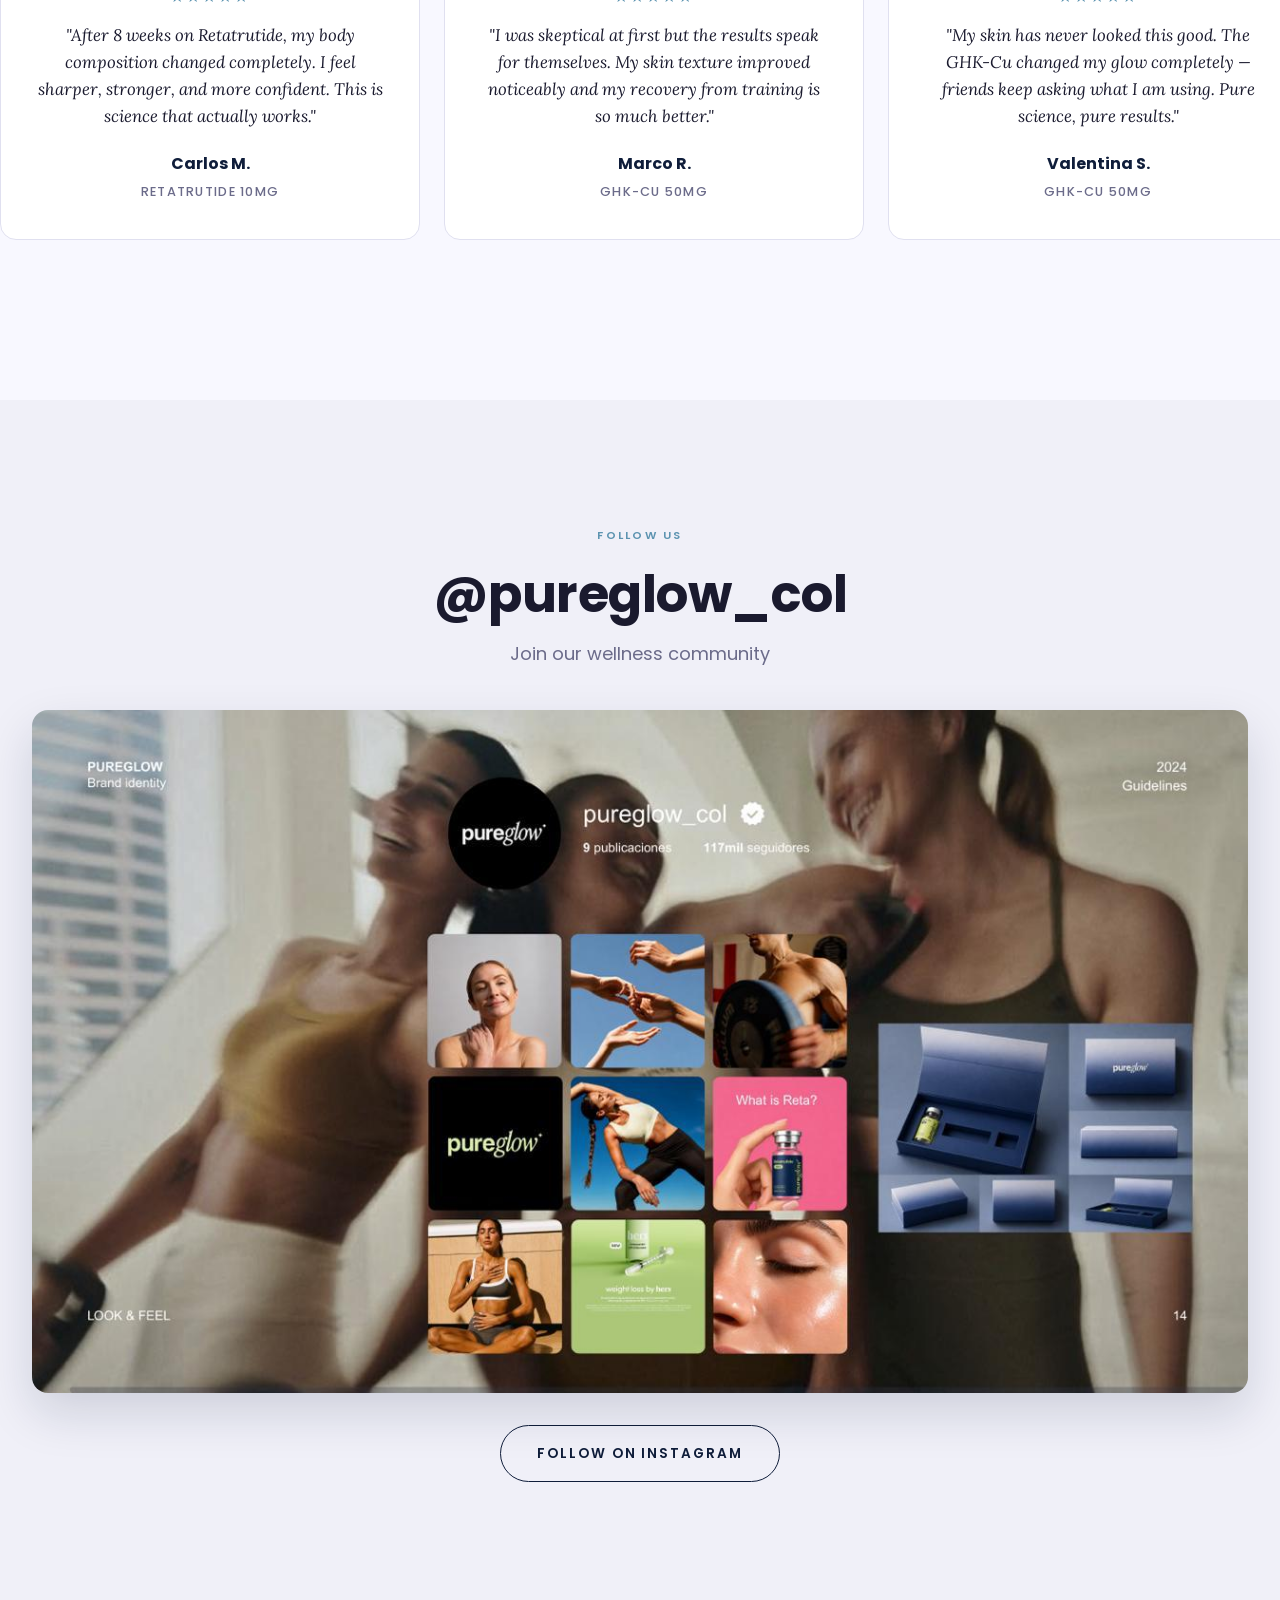
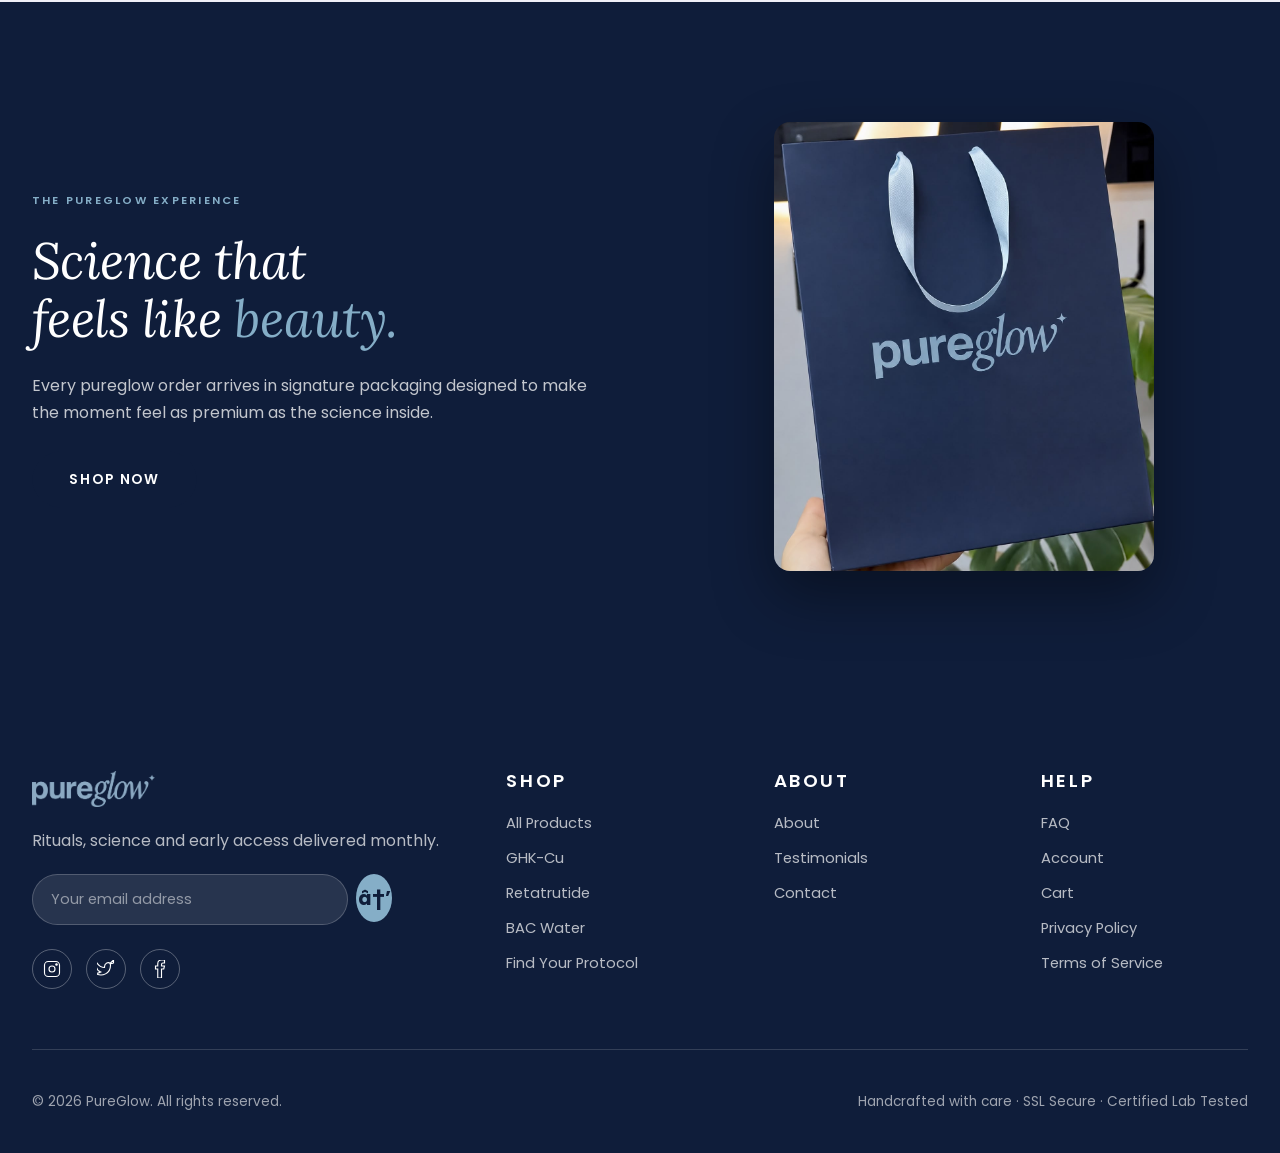
==== commit 6caf538b: "Add files via upload" ====
--- a/index.html
+++ b/index.html
@@ -3,7 +3,7 @@
 <head>
 <meta charset="UTF-8">
 <meta name="viewport" content="width=device-width, initial-scale=1.0">
-<title>PureGlow — Premium Peptide Science for Well Aging</title>
+<title>PureGlow — Research Purposes Only | Well Aging</title>
 <meta name="description" content="Premium peptides for skin, longevity and metabolic wellness. Not anti-aging — well aging. Clinical-grade, third-party tested.">
 <link rel="stylesheet" href="css/style.css">
 </head>
@@ -18,9 +18,28 @@
       <li><a href="shop.html" data-translate="nav.shop">Shop</a></li>
       <li><a href="about.html" data-translate="nav.about">About</a></li>
       <li><a href="testimonials.html" data-translate="nav.testimonials">Testimonials</a></li>
-      <li><a href="blog.html" data-translate="nav.blog">Journal</a></li>
-      <li><a href="faq.html" data-translate="nav.faq">FAQ</a></li>
+            <li><a href="faq.html" data-translate="nav.faq">FAQ</a></li>
       <li><a href="contact.html" data-translate="nav.contact">Contact</a></li>
+          <li class="mobile-only-nav"><a href="cart.html" data-translate="nav.cart">Cart</a></li>
+      <li class="mobile-only-nav" style="border-bottom:none">
+        <div class="mobile-nav-controls">
+          <div>
+            <div class="mobile-controls-label">Language</div>
+            <div class="mobile-lang-row">
+              <button data-lang="en" class="mobile-ctrl-btn">EN &middot; English</button>
+              <button data-lang="es" class="mobile-ctrl-btn">ES &middot; Espa&ntilde;ol</button>
+            </div>
+          </div>
+          <div>
+            <div class="mobile-controls-label">Currency</div>
+            <div class="mobile-currency-row">
+              <button class="currency-btn mobile-ctrl-btn" data-currency="USD">USD</button>
+              <button class="currency-btn mobile-ctrl-btn" data-currency="COP">COP</button>
+              <button class="currency-btn mobile-ctrl-btn" data-currency="GBP">GBP</button>
+            </div>
+          </div>
+        </div>
+      </li>
     </ul>
     <div class="nav-actions">
       <div class="lang-switcher">
@@ -28,6 +47,16 @@
         <span class="sep">|</span>
         <button data-lang="es">ES</button>
       </div>
+      <div class="currency-selector">
+        <button class="currency-btn active" data-currency="USD">USD</button>
+        <span class="sep">|</span>
+        <button class="currency-btn" data-currency="COP">COP</button>
+        <span class="sep">|</span>
+        <button class="currency-btn" data-currency="GBP">GBP</button>
+      </div>
+      <a href="https://www.instagram.com/pureglow_col/" class="nav-icon" target="_blank" rel="noopener" title="Instagram">
+        <svg viewBox="0 0 24 24" width="20" height="20" fill="none" stroke="currentColor" stroke-width="1.5"><rect x="2" y="2" width="20" height="20" rx="5"/><circle cx="12" cy="12" r="5"/><circle cx="17.5" cy="6.5" r="1" fill="currentColor" stroke="none"/></svg>
+      </a>
       <a href="account.html" class="nav-icon" title="Account">
         <svg viewBox="0 0 24 24" width="20" height="20" fill="none" stroke="currentColor" stroke-width="1.5"><circle cx="12" cy="8" r="4"/><path d="M4 21v-1a8 8 0 0116 0v1"/></svg>
       </a>
@@ -48,9 +77,9 @@
 <section class="hero">
   <div class="hero-overlay"></div>
   <div class="hero-content">
-    <div class="eyebrow" data-translate="hero.eyebrow">Premium Peptide Science</div>
+    <div class="eyebrow" data-translate="hero.eyebrow">Research Purposes Only</div>
     <h1 data-translate="hero.title">Not Anti-Aging.<br><em>Well Aging.</em></h1>
-    <p class="hero-sub" data-translate="hero.sub">Results backed by science. Purity you can feel. Your glow, every day.</p>
+    <p class="hero-sub" data-translate="hero.sub">Results backed by science. Purity you can feel. Performance, longevity and vitality — for everyone.</p>
     <div class="hero-ctas">
       <a href="shop.html" class="btn btn-primary btn-lg" data-translate="hero.cta1">Shop Now</a>
       <a href="quiz.html" class="btn btn-outline-white btn-lg" data-translate="hero.cta2">Find Your Protocol</a>
@@ -81,7 +110,7 @@
           <div class="product-rating">★★★★★</div>
           <h3 class="product-title" data-translate="p.ghkcu.name">GHK-Cu 50mg</h3>
           <p class="product-desc" data-translate="p.ghkcu.desc">Premium copper peptide for radiant skin, healthier hair and cellular renewal.</p>
-          <div class="product-price">$149.99</div>
+          <div class="product-price" data-usd-price="149.99">$149.99</div>
           <div class="product-actions">
             <button class="btn btn-primary" onclick="Cart.add('ghkcu')" data-translate="p.add">Add to Cart</button>
             <a href="product-ghkcu.html" class="product-quick-view" data-translate="p.quick">Quick View</a>
@@ -102,7 +131,7 @@
           <div class="product-rating">★★★★★</div>
           <h3 class="product-title" data-translate="p.reta.name">Retatrutide 10mg</h3>
           <p class="product-desc" data-translate="p.reta.desc">Advanced metabolic peptide for body composition and wellness support.</p>
-          <div class="product-price">$184.99</div>
+          <div class="product-price" data-usd-price="184.99">$184.99</div>
           <div class="product-actions">
             <button class="btn btn-primary" onclick="Cart.add('reta')" data-translate="p.add">Add to Cart</button>
             <a href="product-retatrutide.html" class="product-quick-view" data-translate="p.quick">Quick View</a>
@@ -122,7 +151,7 @@
           <div class="product-rating">★★★★★</div>
           <h3 class="product-title" data-translate="p.bac.name">BAC Water 3mL</h3>
           <p class="product-desc" data-translate="p.bac.desc">Sterile bacteriostatic water for laboratory reconstitution.</p>
-          <div class="product-price">$14.50</div>
+          <div class="product-price" data-usd-price="14.50">$14.50</div>
           <div class="product-actions">
             <button class="btn btn-primary" onclick="Cart.add('bac')" data-translate="p.add">Add to Cart</button>
             <a href="product-bacwater.html" class="product-quick-view" data-translate="p.quick">Quick View</a>
@@ -143,11 +172,11 @@
       <div class="stats-content fade-in">
         <div class="eyebrow">Clinically Supported</div>
         <h2>Results you can <em>see and feel</em></h2>
-        <p>Independent testing of our copper peptide formulation shows meaningful improvements in skin quality reported by real users after 8 weeks.</p>
+        <p>Independent testing of our copper peptide formulation shows meaningful improvements in skin quality, tissue health and recovery reported by real users after 8 weeks.</p>
         <div class="stats-grid">
-          <div class="stat"><span class="stat-num">97%</span><p>said their skin felt smoother</p></div>
-          <div class="stat"><span class="stat-num">89%</span><p>said their skin looked healthier</p></div>
-          <div class="stat"><span class="stat-num">81%</span><p>said their skin looked more youthful</p></div>
+          <div class="stat"><span class="stat-num">97%</span><p>reported improved skin texture and smoothness</p></div>
+          <div class="stat"><span class="stat-num">89%</span><p>noticed healthier skin and faster recovery</p></div>
+          <div class="stat"><span class="stat-num">81%</span><p>felt more energized and vital</p></div>
         </div>
       </div>
     </div>
@@ -162,7 +191,7 @@
       <div class="lifestyle-text fade-in">
         <div class="eyebrow">Our Philosophy</div>
         <h2><span class="strike">Anti Aging</span><br><em>Well Aging.</em></h2>
-        <p>We believe wellness is not about fighting time — it is about living brilliantly at every stage. PureGlow is science-driven care for women who choose to age on their own terms.</p>
+        <p>We believe wellness is not about fighting time — it is about living brilliantly at every stage. PureGlow is science-driven care for everyone who chooses to perform, recover and thrive on their own terms.</p>
         <a href="about.html" class="btn btn-primary">Our Story</a>
       </div>
     </div>
@@ -220,7 +249,7 @@
       <div class="lifestyle-text fade-in">
         <div class="eyebrow">The Ritual</div>
         <h2>Activate your<br><em>potential.</em></h2>
-        <p>Peptides are the messengers your body already speaks. Give it the vocabulary of glowing skin, restored energy and metabolic balance.</p>
+        <p>Peptides are the messengers your body already speaks. Give it the vocabulary of optimal performance, restored energy and metabolic balance.</p>
         <a href="shop.html" class="btn btn-primary">Shop the Collection</a>
       </div>
     </div>
@@ -332,7 +361,7 @@
           <button type="submit">â†’</button>
         </form>
         <div class="footer-social">
-          <a href="https://instagram.com/pureglow_col" target="_blank" rel="noopener"><svg viewBox="0 0 24 24" width="18" height="18" fill="none" stroke="currentColor" stroke-width="1.5"><rect x="2" y="2" width="20" height="20" rx="5"/><circle cx="12" cy="12" r="4"/><circle cx="18" cy="6" r="1" fill="currentColor"/></svg></a>
+          <a href="https://www.instagram.com/pureglow_col/" target="_blank" rel="noopener"><svg viewBox="0 0 24 24" width="18" height="18" fill="none" stroke="currentColor" stroke-width="1.5"><rect x="2" y="2" width="20" height="20" rx="5"/><circle cx="12" cy="12" r="4"/><circle cx="18" cy="6" r="1" fill="currentColor"/></svg></a>
           <a href="#"><svg viewBox="0 0 24 24" width="18" height="18" fill="none" stroke="currentColor" stroke-width="1.5"><path d="M22 4s-2 1-4 1c-1-1-3-2-5-1s-3 3-3 5v1c-4 0-8-3-10-6 0 0-4 8 5 12-2 1-4 2-7 2 9 5 20 0 20-11 0-1-1-2 0-3l4-4z"/></svg></a>
           <a href="#"><svg viewBox="0 0 24 24" width="18" height="18" fill="none" stroke="currentColor" stroke-width="1.5"><path d="M9 8h-3v4h3v12h5v-12h3l1-4h-4v-2c0-1 0-2 2-2h2v-4h-4c-3 0-5 1-5 5z"/></svg></a>
         </div>
@@ -351,8 +380,7 @@
         <h5 data-translate="f.about">About</h5>
         <ul>
           <li><a href="about.html" data-translate="nav.about">About</a></li>
-          <li><a href="blog.html" data-translate="nav.blog">Journal</a></li>
-          <li><a href="testimonials.html" data-translate="nav.testimonials">Testimonials</a></li>
+                    <li><a href="testimonials.html" data-translate="nav.testimonials">Testimonials</a></li>
           <li><a href="contact.html" data-translate="nav.contact">Contact</a></li>
         </ul>
       </div>
@@ -412,6 +440,7 @@
 </div>
 
 <script src="js/translations.js"></script>
+<script src="js/currency.js"></script>
 <script src="js/cart.js"></script>
 <script src="js/main.js"></script>
 </body>
--- a/css/style.css
+++ b/css/style.css
@@ -7,9 +7,9 @@
 :root {
   --color-navy: #0F1D3A;
   --color-navy-dark: #080F1E;
-  --color-orchid: #e7a0fe;
-  --color-orchid-dark: #c67aeb;
-  --color-lime: #d0ffa3;
+  --color-orchid: #85AEC7;
+  --color-orchid-dark: #5C93B0;
+  --color-lime: #85AEC7;
   --color-black: #000000;
   --color-white: #ffffff;
   --color-bg: #f8f8ff;
@@ -314,6 +314,147 @@
 .lang-switcher button.active, .lang-switcher button:hover { color: var(--color-orchid); }
 .lang-switcher .sep { color: rgba(255,255,255,0.3); }
 
+/* Currency selector */
+.currency-selector {
+  display: flex;
+  align-items: center;
+  gap: 6px;
+  padding: 6px 14px;
+  border-radius: 999px;
+  border: 1px solid rgba(255,255,255,0.3);
+}
+.currency-btn {
+  font-size: 0.72rem;
+  font-weight: 600;
+  letter-spacing: 0.10em;
+  color: rgba(255,255,255,0.6);
+  transition: color var(--transition-base);
+  background: none;
+  border: none;
+  cursor: pointer;
+  font-family: inherit;
+}
+.currency-btn.active, .currency-btn:hover { color: var(--color-orchid); }
+.currency-selector .sep { color: rgba(255,255,255,0.3); font-size: 0.72rem; }
+
+/* Mobile-only nav items — always hidden (legacy, kept for compatibility) */
+.mobile-only-nav { display: none !important; }
+
+/* Mobile menu overlay backdrop */
+.mobile-menu-overlay {
+  display: none;
+  position: fixed;
+  inset: 0;
+  background: rgba(8,15,30,0.6);
+  z-index: 999;
+  backdrop-filter: blur(4px);
+  -webkit-backdrop-filter: blur(4px);
+  opacity: 0;
+  transition: opacity 0.35s ease;
+}
+.mobile-menu-overlay.open {
+  display: block;
+  opacity: 1;
+}
+
+@media (max-width: 768px) {
+  /* ── Header ── */
+  .nav-inner { padding: 0 16px; gap: 8px; }
+  .nav-actions { gap: 6px; align-items: center; }
+
+  /* Compact lang switcher — show in header */
+  .nav-actions .lang-switcher {
+    display: flex;
+    border: none;
+    padding: 0;
+    gap: 2px;
+    background: none;
+  }
+  .nav-actions .lang-switcher button {
+    font-size: 0.62rem;
+    font-weight: 700;
+    letter-spacing: 0.08em;
+    padding: 4px 5px;
+    color: rgba(255,255,255,0.55);
+  }
+  .nav-actions .lang-switcher button.active { color: var(--color-orchid); }
+  .nav-actions .lang-switcher .sep { display: none; }
+
+  /* Compact currency switcher — show in header */
+  .nav-actions .currency-selector {
+    display: flex;
+    border: none;
+    padding: 0;
+    gap: 1px;
+    background: none;
+  }
+  .nav-actions .currency-selector .sep { display: none; }
+  .nav-actions .currency-btn {
+    font-size: 0.62rem;
+    font-weight: 700;
+    letter-spacing: 0.06em;
+    padding: 4px 4px;
+    color: rgba(255,255,255,0.55);
+  }
+  .nav-actions .currency-btn.active { color: var(--color-orchid); }
+
+  /* Hide non-essential icons */
+  .nav-actions a.nav-icon[title="Account"] { display: none; }
+  .nav-actions a.nav-icon[title="Wishlist"] { display: none; }
+  .nav-actions a.nav-icon[title="Instagram"] { display: none; }
+
+  /* ── Drawer ── */
+  .nav-menu {
+    /* Override desktop flex */
+    display: block !important;
+    position: fixed;
+    top: 0;
+    right: 0;
+    bottom: 0;
+    left: auto;
+    width: min(300px, 82vw);
+    background: var(--color-navy-dark);
+    padding: calc(var(--nav-height) + 40px) 0 48px;
+    z-index: 1000;
+    overflow-y: auto;
+    /* Slide in from right */
+    transform: translateX(110%);
+    transition: transform 0.4s cubic-bezier(0.4, 0, 0.2, 1);
+    box-shadow: -24px 0 80px rgba(0,0,0,0.45);
+    animation: none !important;
+  }
+  .nav-menu.open {
+    transform: translateX(0);
+    animation: none !important;
+  }
+  .nav-menu li {
+    width: 100%;
+    border-bottom: 1px solid rgba(255,255,255,0.06);
+  }
+  .nav-menu li:first-child { border-top: 1px solid rgba(255,255,255,0.06); }
+  .nav-menu a {
+    display: block;
+    padding: 20px 36px;
+    font-size: 0.9rem;
+    font-weight: 500;
+    letter-spacing: 0.14em;
+    text-transform: uppercase;
+    color: rgba(255,255,255,0.8) !important;
+    transition: all 0.2s ease;
+  }
+  .nav-menu a:hover {
+    color: var(--color-orchid) !important;
+    padding-left: 44px;
+  }
+
+  /* ── Hamburger ── */
+  .hamburger { display: flex; gap: 4px; }
+  .hamburger span { width: 20px; height: 1.5px; background: var(--color-white); }
+  .hamburger.active span:nth-child(1) { transform: translateY(5.5px) rotate(45deg); }
+  .hamburger.active span:nth-child(2) { opacity: 0; }
+  .hamburger.active span:nth-child(3) { transform: translateY(-5.5px) rotate(-45deg); }
+}
+
 .nav-icon {
   position: relative;
   color: var(--color-white);
@@ -378,7 +519,7 @@
   position: relative;
   background-image: url('../assets/images/hero-lifestyle.jpg');
   background-size: cover;
-  background-position: center 30%;
+  background-position: center 72%;
   color: var(--color-white);
   overflow: hidden;
 }
@@ -397,7 +538,11 @@
   text-align: center;
 }
 .hero-content .eyebrow {
-  color: var(--color-lime);
+  color: var(--color-navy);
+  background: var(--color-orchid);
+  padding: 6px 18px;
+  border-radius: 999px;
+  display: inline-block;
 }
 .hero-content h1 {
   color: var(--color-white);
@@ -457,6 +602,7 @@
   object-fit: contain;
   object-position: center center;
   transition: transform 0.5s ease;
+  display: block;
   padding: 8px;
 }
 .product-card:hover .product-image img { transform: scale(1.06); }
@@ -746,6 +892,19 @@
 .testimonial-author strong, .testimonial-name { font-weight: 700; color: var(--color-navy); }
 .testimonial-author span, .testimonial-meta { font-size: 0.8rem; color: var(--color-text-muted); font-weight: 500; text-transform: uppercase; letter-spacing: 0.1em; }
 .testimonial-role { font-size: 0.85rem; color: var(--color-text-muted); }
+
+/* TESTIMONIALS PAGE GRID */
+#testimonials-page-grid {
+  display: grid;
+  grid-template-columns: repeat(3, 1fr);
+  gap: 32px;
+}
+@media (max-width: 1024px) {
+  #testimonials-page-grid { grid-template-columns: repeat(2, 1fr); }
+}
+@media (max-width: 640px) {
+  #testimonials-page-grid { grid-template-columns: 1fr; }
+}
 
 /* SOCIAL GRID (legacy) */
 .social-grid {
@@ -1082,27 +1241,108 @@
 .contact-grid {
   display: grid;
   grid-template-columns: 1fr 1fr;
-  gap: 60px;
+  gap: 80px;
   max-width: 1100px;
   margin: 0 auto;
-}
-.contact-form input, .contact-form textarea, .contact-form select {
+  align-items: start;
+}
+.contact-form {
+  display: flex;
+  flex-direction: column;
+  gap: 0;
+}
+.contact-form .form-row {
+  display: grid;
+  grid-template-columns: 1fr 1fr;
+  gap: 24px;
+}
+.contact-form .form-group {
+  display: flex;
+  flex-direction: column;
+  gap: 8px;
+  margin-bottom: 24px;
+}
+.contact-form label {
+  font-size: 0.82rem;
+  font-weight: 600;
+  letter-spacing: 0.1em;
+  text-transform: uppercase;
+  color: var(--color-navy);
+}
+.contact-form input,
+.contact-form textarea,
+.contact-form select {
   width: 100%;
+  min-height: 48px;
   padding: 14px 20px;
-  border: 1px solid var(--color-border);
+  border: 1.5px solid var(--color-navy);
   border-radius: 12px;
   font-family: inherit;
   font-size: 0.95rem;
-  margin-bottom: 16px;
   outline: none;
   background: var(--color-white);
   color: var(--color-text);
-}
-.contact-form textarea { min-height: 140px; resize: vertical; }
-.contact-form input:focus, .contact-form textarea:focus { border-color: var(--color-navy); }
+  transition: border-color var(--transition-base), box-shadow var(--transition-base);
+}
+.contact-form input:focus,
+.contact-form textarea:focus,
+.contact-form select:focus {
+  border-color: var(--color-orchid);
+  box-shadow: 0 0 0 3px rgba(133,174,199,0.18);
+}
+.contact-form textarea {
+  min-height: 160px;
+  resize: vertical;
+}
+@media (max-width: 768px) {
+  .contact-form .form-row { grid-template-columns: 1fr; gap: 0; }
+}
 .contact-info h4 { color: var(--color-navy); margin-bottom: 20px; }
 .contact-info p { margin-bottom: 12px; }
 .contact-info a { color: var(--color-orchid-dark); font-weight: 600; }
+
+/* FORM ELEMENTS */
+.form-group {
+  display: flex;
+  flex-direction: column;
+  gap: 8px;
+  margin-bottom: 20px;
+}
+.form-group label {
+  font-size: 0.82rem;
+  font-weight: 600;
+  letter-spacing: 0.08em;
+  text-transform: uppercase;
+  color: var(--color-navy);
+}
+.form-group input,
+.form-group textarea,
+.form-group select {
+  width: 100%;
+  min-height: 48px;
+  padding: 13px 18px;
+  border: 1.5px solid var(--color-border);
+  border-radius: 10px;
+  font-family: inherit;
+  font-size: 0.95rem;
+  outline: none;
+  background: var(--color-white);
+  color: var(--color-text);
+  transition: border-color var(--transition-base);
+}
+.form-group input:focus,
+.form-group textarea:focus,
+.form-group select:focus {
+  border-color: var(--color-navy);
+}
+.form-row {
+  display: grid;
+  grid-template-columns: 1fr 1fr;
+  gap: 20px;
+}
+@media (max-width: 640px) {
+  .form-row { grid-template-columns: 1fr; }
+}
 
 /* QUIZ */
 .quiz-container { max-width: 720px; margin: 0 auto; }
@@ -1198,6 +1438,7 @@
 
 /* RESPONSIVE */
 @media (max-width: 1024px) {
+  .hero { background-position: center 65%; }
   .footer-grid { grid-template-columns: 1fr 1fr; }
   .stats-layout, .lifestyle-grid { grid-template-columns: 1fr; gap: 40px; }
   .product-detail-grid { grid-template-columns: 1fr; gap: 40px; }
@@ -1206,43 +1447,7 @@
 }
 @media (max-width: 768px) {
   .section { padding: 80px 0; }
-  .nav-menu {
-    display: none;
-    position: fixed;
-    top: 0;
-    left: 0;
-    right: 0;
-    bottom: 0;
-    flex-direction: column;
-    align-items: flex-start;
-    justify-content: center;
-    background: var(--color-navy-dark);
-    padding: 100px 40px 60px;
-    gap: 0;
-    z-index: 999;
-    overflow-y: auto;
-  }
-  .nav-menu.open {
-    display: flex;
-    animation: slideInMenu 0.3s cubic-bezier(0.4, 0, 0.2, 1) forwards;
-  }
-  .nav-menu li {
-    width: 100%;
-    border-bottom: 1px solid rgba(255,255,255,0.08);
-  }
-  .nav-menu li:first-child { border-top: 1px solid rgba(255,255,255,0.08); }
-  .nav-menu a {
-    display: block;
-    padding: 20px 0;
-    font-size: 1.1rem;
-    font-weight: 600;
-    letter-spacing: 0.1em;
-    color: var(--color-white) !important;
-  }
-  .nav-menu a:hover { color: var(--color-orchid) !important; }
-  .hamburger { display: flex; }
-  .nav-inner { padding: 0 20px; }
-  .hero { padding: calc(var(--nav-height) + 20px) 20px 60px; }
+  .hero { padding: calc(var(--nav-height) + 20px) 20px 60px; background-position: center 30%; }
   .hero-sub { font-size: 1.05rem; }
   .container { padding: 0 20px; }
   .footer-grid { grid-template-columns: 1fr; gap: 40px; }
@@ -1263,13 +1468,13 @@
 .product-image-bacwater,
 .product-image-bundle {
   background-size: cover;
-  background-position: center;
+  background-position: center center;
   background-repeat: no-repeat;
   background-color: var(--color-gray);
 }
-.product-image-ghkcu { background-image: url('../assets/images/ghkcu-studio.png'); background-size: contain; background-color: #e8f0ff; }
-.product-image-retatrutide { background-image: url('../assets/images/retatrutide-studio.png'); background-size: contain; background-color: #dde8f0; }
-.product-image-bacwater { background-image: url('../assets/images/bacwater-product.jpg'); background-size: cover; }
+.product-image-ghkcu { background-image: url('../assets/images/ghkcu-studio.png'); background-size: contain; background-position: center center; background-color: #e8f0ff; }
+.product-image-retatrutide { background-image: url('../assets/images/retatrutide-studio.png'); background-size: contain; background-position: center center; background-color: #dde8f0; }
+.product-image-bacwater { background-image: url('../assets/images/bacwater-product.jpg'); background-size: cover; background-position: center center; }
 .product-image-bundle {
   background-image: linear-gradient(135deg, var(--color-navy) 0%, var(--color-orchid-dark) 100%);
 }
